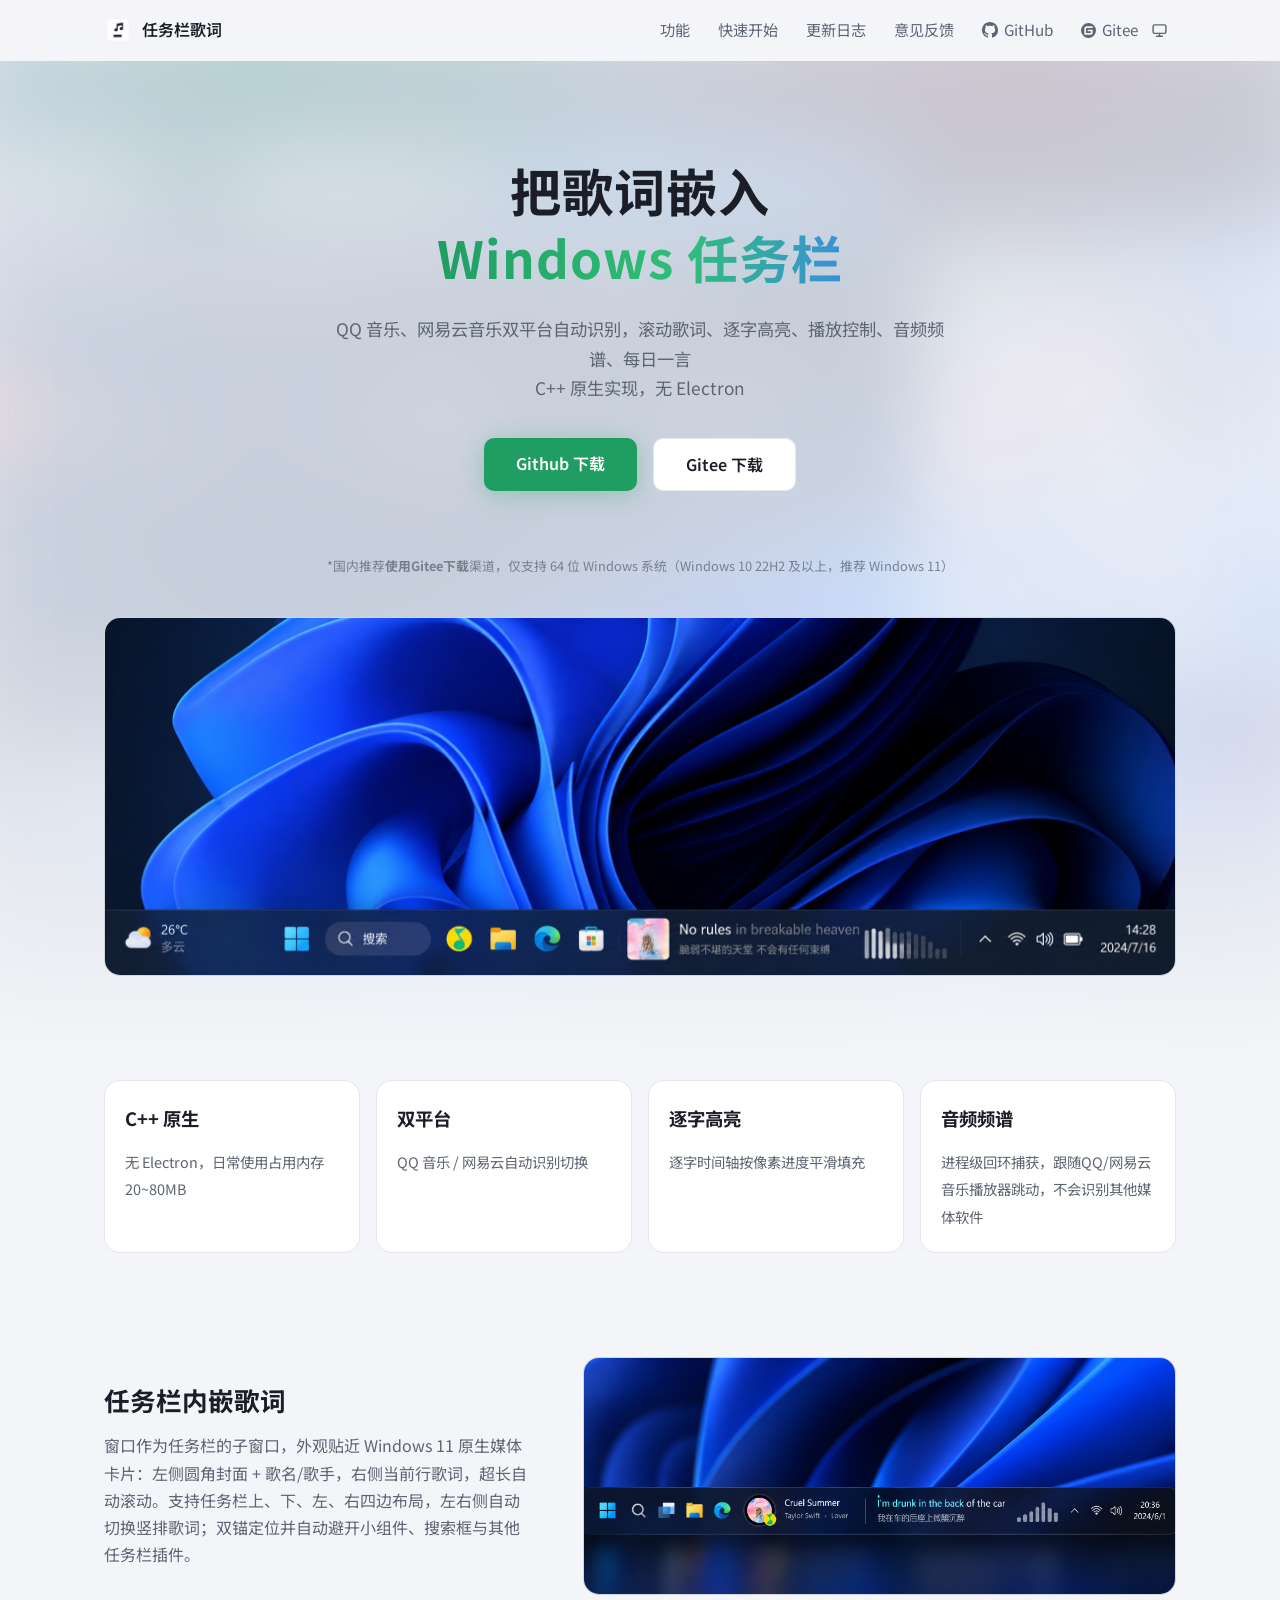
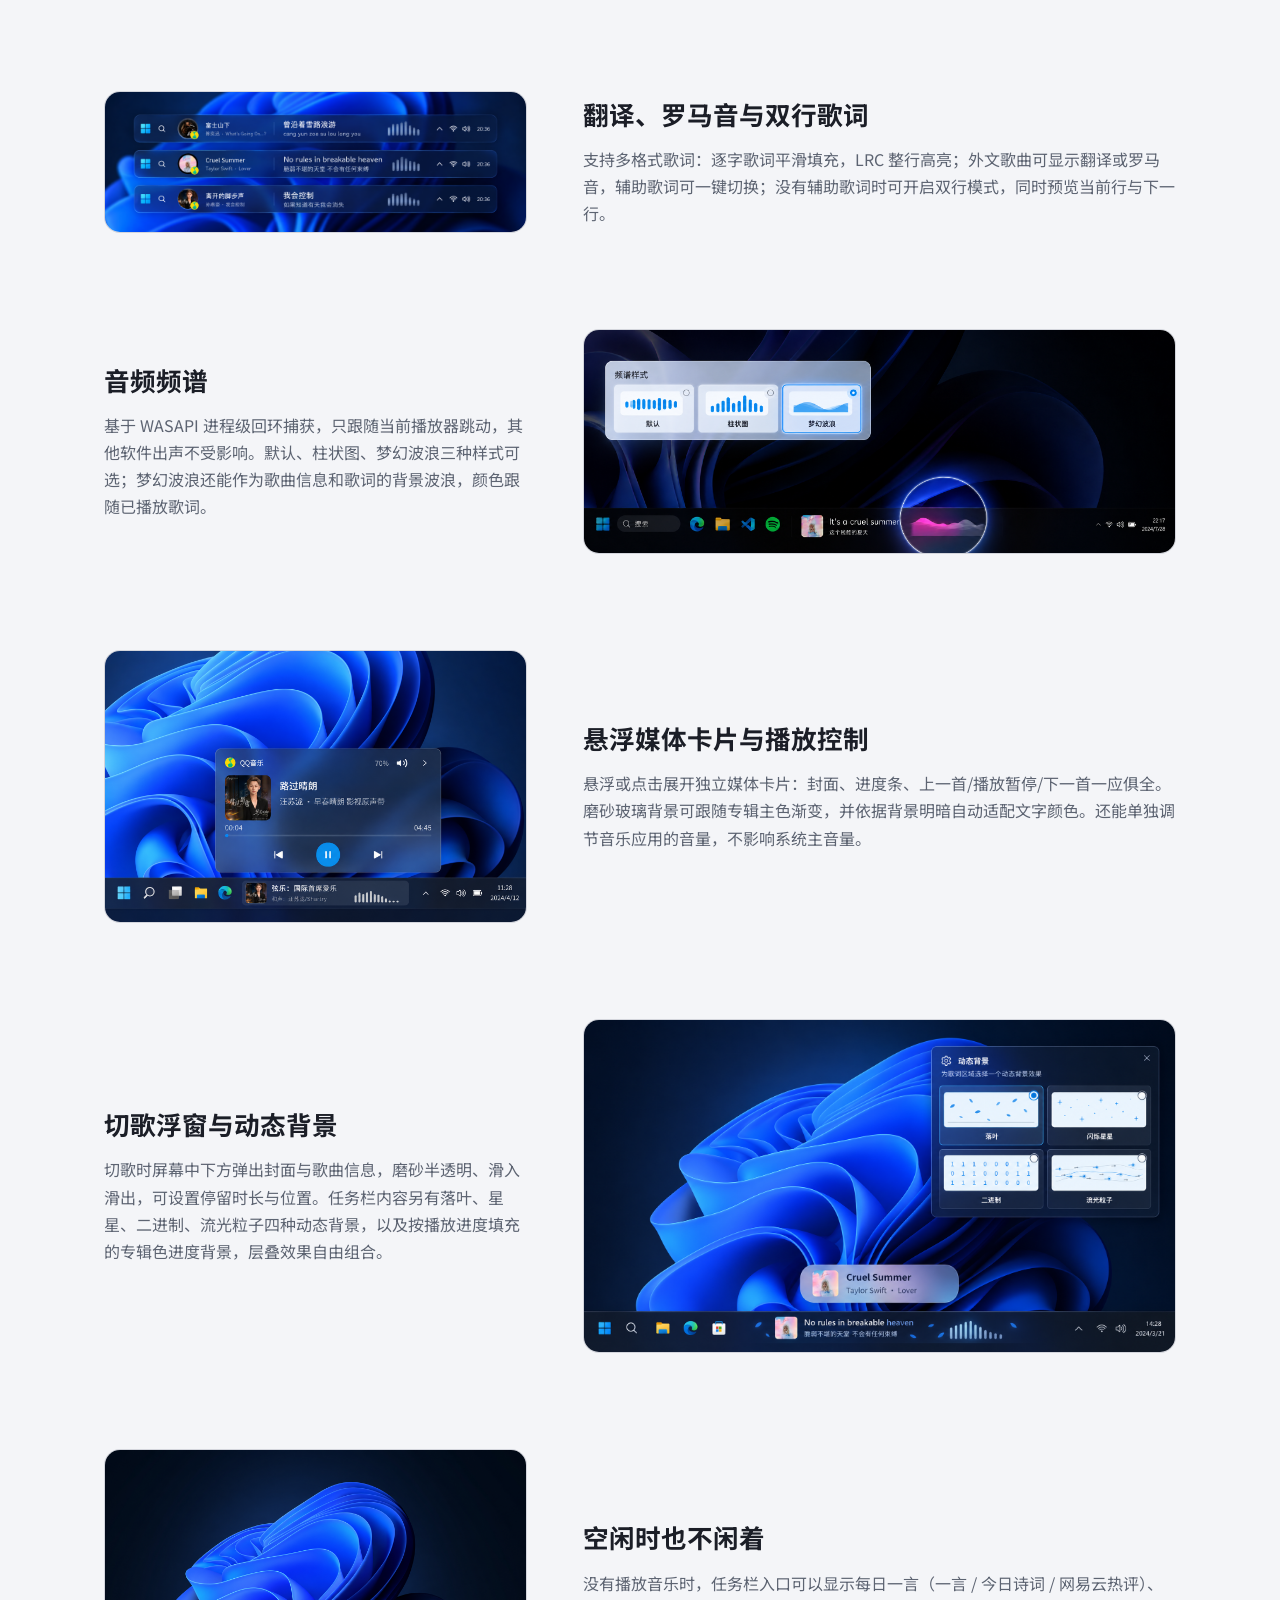
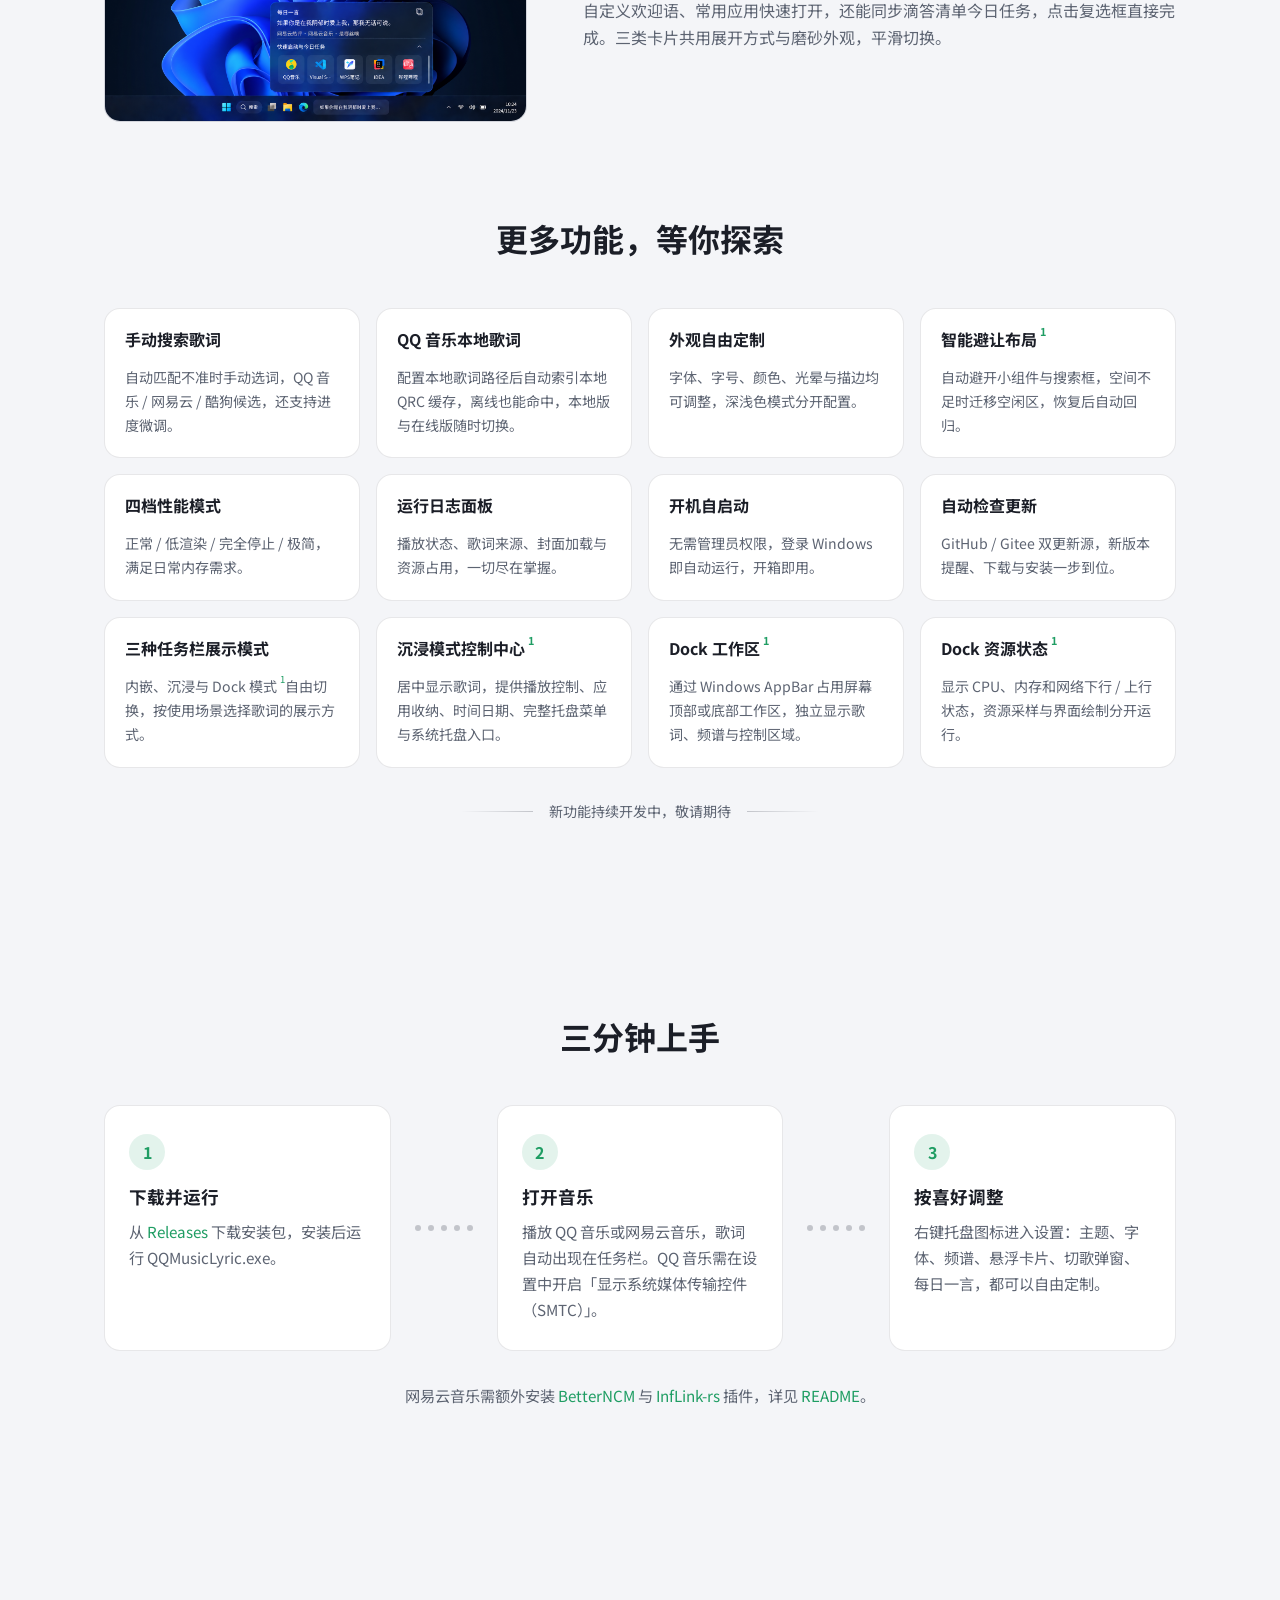
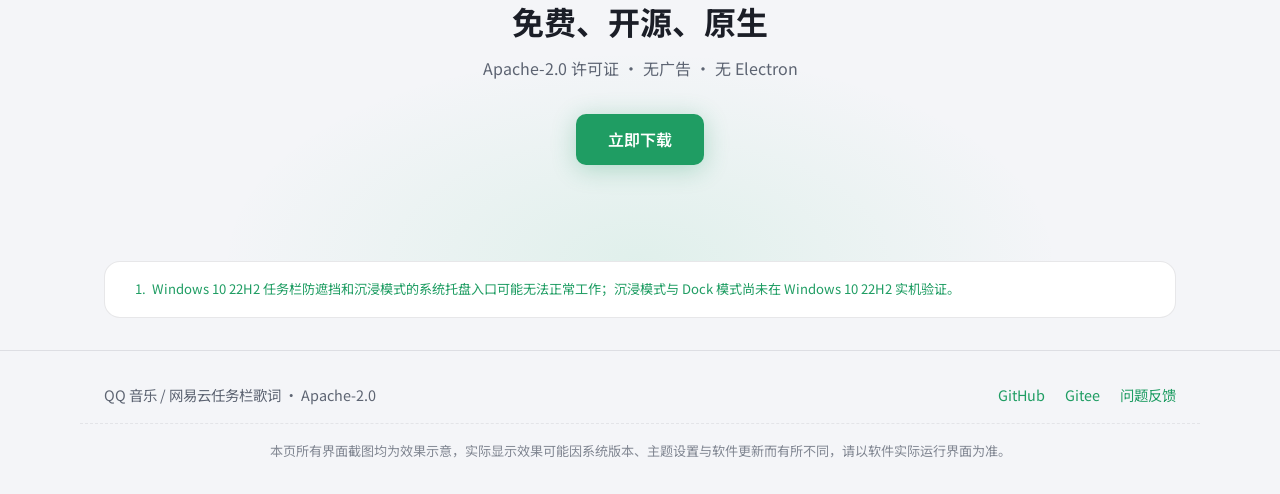
==== site/index.html @ 34cd97e0 "site: 更新功能卡片以及提示信息" ====
<!DOCTYPE html>
<html lang="zh-CN">
<head>
  <meta charset="UTF-8">
  <meta name="viewport" content="width=device-width, initial-scale=1.0">
  <title>QQ 音乐 / 网易云任务栏歌词 — 把歌词嵌入 Windows 任务栏</title>
  <meta name="description" content="把 QQ 音乐和网易云音乐的歌词嵌入 Windows 10/11 任务栏：滚动歌词、逐字高亮、播放控制、音频频谱、每日一言。C++ 原生实现，无 Electron。">
  <meta property="og:title" content="QQ 音乐 / 网易云任务栏歌词">
  <meta property="og:description" content="把歌词嵌入 Windows 任务栏——滚动歌词、逐字高亮、播放控制、音频频谱。C++ 原生实现，无 Electron。">
  <meta property="og:type" content="website">
  <meta property="og:image" content="assets/img/social-preview.png">
  <link rel="icon" type="image/png" href="assets/img/logo.png">
  <link rel="preconnect" href="https://fonts.googleapis.com">
  <link rel="preconnect" href="https://fonts.gstatic.com" crossorigin>
  <link rel="stylesheet" href="https://fonts.googleapis.com/css2?family=Noto+Sans+SC:wght@400;500;700&display=swap">
  <link rel="stylesheet" href="assets/css/style.css">
  <script>
    // 首帧前确定主题，避免闪屏。themeMode: system | light | dark
    (function () {
      var saved = localStorage.getItem('theme');
      var mode = (saved === 'light' || saved === 'dark') ? saved : 'system';
      var resolved = mode === 'system'
        ? (matchMedia('(prefers-color-scheme: light)').matches ? 'light' : 'dark')
        : mode;
      document.documentElement.dataset.themeMode = mode;
      document.documentElement.dataset.theme = resolved;
    })();
  </script>
</head>
<body>

  <header class="site-header" id="siteHeader">
    <div class="container header-inner">
      <a class="brand" href="#top">
        <img src="assets/img/logo.png" alt="logo" width="28" height="28">
        <span>任务栏歌词</span>
      </a>
      <nav class="nav">
        <a href="#features">功能</a>
        <a href="#quickstart">快速开始</a>
        <a href="releases.html">更新日志</a>
        <a href="feedback.html">意见反馈</a>
        <a class="nav-github" href="https://github.com/H0308/qq-music-lyrics-displayer" target="_blank" rel="noopener"><svg viewBox="0 0 16 16" fill="currentColor" aria-hidden="true"><path d="M8 0C3.58 0 0 3.58 0 8c0 3.54 2.29 6.53 5.47 7.59.4.07.55-.17.55-.38 0-.19-.01-.82-.01-1.49-2.01.37-2.53-.49-2.69-.94-.09-.23-.48-.94-.82-1.13-.28-.15-.68-.52-.01-.53.63-.01 1.08.58 1.23.82.72 1.21 1.87.87 2.33.66.07-.52.28-.87.51-1.07-1.78-.2-3.64-.89-3.64-3.95 0-.87.31-1.59.82-2.15-.08-.2-.36-1.02.08-2.12 0 0 .67-.21 2.2.82.64-.18 1.32-.27 2-.27.68 0 1.36.09 2 .27 1.53-1.04 2.2-.82 2.2-.82.44 1.1.16 1.92.08 2.12.51.56.82 1.27.82 2.15 0 3.07-1.87 3.75-3.65 3.95.29.25.54.73.54 1.48 0 1.07-.01 1.93-.01 2.2 0 .21.15.46.55.38A8.013 8.013 0 0016 8c0-4.42-3.58-8-8-8z"/></svg><span>GitHub</span></a>
        <a class="nav-gitee" href="https://gitee.com/EPSDA/qq-music-lyrics-displayer" target="_blank" rel="noopener"><svg viewBox="0 0 24 24" fill="currentColor" aria-hidden="true"><path d="M11.984 0A12 12 0 0 0 0 12a12 12 0 0 0 12 12 12 12 0 0 0 12-12A12 12 0 0 0 12 0a12 12 0 0 0-.016 0zm6.09 5.333c.328 0 .593.266.592.593v1.482a.594.594 0 0 1-.593.592H9.777c-.982 0-1.778.796-1.778 1.778v5.63c0 .327.266.592.593.592h5.63c.982 0 1.778-.796 1.778-1.778v-.296a.593.593 0 0 0-.592-.593h-4.15a.592.592 0 0 1-.592-.592v-1.482a.593.593 0 0 1 .593-.592h6.815c.327 0 .593.265.593.592v3.408a4 4 0 0 1-4 4H5.926a.593.593 0 0 1-.593-.593V9.778a4.444 4.444 0 0 1 4.445-4.444h8.296Z"/></svg><span>Gitee</span></a>

      </nav>
<button class="theme-toggle" id="themeToggle" type="button" aria-label="切换主题模式" title="切换主题模式">
        <svg class="icon-moon" viewBox="0 0 24 24" fill="none" stroke="currentColor" stroke-width="2" stroke-linecap="round" stroke-linejoin="round" aria-hidden="true">
          <path d="M21 12.8A9 9 0 1 1 11.2 3a7 7 0 0 0 9.8 9.8z"/>
        </svg>
        <svg class="icon-sun" viewBox="0 0 24 24" fill="none" stroke="currentColor" stroke-width="2" stroke-linecap="round" stroke-linejoin="round" aria-hidden="true">
          <circle cx="12" cy="12" r="4"/>
          <path d="M12 2v2M12 20v2M4.9 4.9l1.4 1.4M17.7 17.7l1.4 1.4M2 12h2M20 12h2M4.9 19.1l1.4-1.4M17.7 6.3l1.4-1.4"/>
        </svg>
        <svg class="icon-system" viewBox="0 0 24 24" fill="none" stroke="currentColor" stroke-width="2" stroke-linecap="round" stroke-linejoin="round" aria-hidden="true">
          <rect x="3" y="4" width="18" height="12" rx="2"/>
          <path d="M8 20h8M12 16v4"/>
        </svg>
      </button>
      <button class="nav-burger" id="navBurger" type="button" aria-label="打开导航菜单" aria-expanded="false">
        <svg viewBox="0 0 24 24" fill="none" stroke="currentColor" stroke-width="2" stroke-linecap="round" aria-hidden="true">
          <path d="M4 7h16M4 12h16M4 17h16"/>
        </svg>
      </button>
    </div>
  </header>

  <main id="top">

    <!-- Hero -->
    <section class="hero" id="hero">
      <div class="container">
        <h1>把歌词嵌入<br><span class="accent">Windows 任务栏</span></h1>
        <p class="hero-sub">
          QQ 音乐、网易云音乐双平台自动识别，滚动歌词、逐字高亮、播放控制、音频频谱、每日一言<br>
          C++ 原生实现，无 Electron
        </p>
        <div class="hero-actions">
          <a class="btn btn-primary" href="https://github.com/H0308/qq-music-lyrics-displayer/releases/latest" target="_blank" rel="noopener">Github 下载</a>
          <a class="btn btn-ghost" href="https://gitee.com/EPSDA/qq-music-lyrics-displayer/releases" target="_blank" rel="noopener">Gitee 下载</a>
        </div>
        <p class="hero-version" id="heroVersion" hidden>当前最新版本 <span id="latestVersion"></span></p>
        <p class="hero-note">*国内推荐<strong>使用Gitee下载</strong>渠道，仅支持 64 位 Windows 系统（Windows 10 22H2 及以上，推荐 Windows 11）</p>

        <figure class="shot shot-hero reveal" data-shot="hero-taskbar.png">
          <img src="assets/img/hero-taskbar.png" alt="任务栏歌词效果：Windows 11 任务栏上显示专辑封面、歌名与滚动歌词" width="2172" height="724">
        </figure>
      </div>
    </section>

    <!-- 亮点条 -->
    <section class="highlights">
      <div class="container highlights-grid">
        <div class="hl reveal"><strong>C++ 原生</strong><span>无 Electron，日常使用占用内存20~80MB</span></div>
        <div class="hl reveal"><strong>双平台</strong><span>QQ 音乐 / 网易云自动识别切换</span></div>
        <div class="hl reveal"><strong>逐字高亮</strong><span>逐字时间轴按像素进度平滑填充</span></div>
        <div class="hl reveal"><strong>音频频谱</strong><span>进程级回环捕获，跟随QQ/网易云音乐播放器跳动，不会识别其他媒体软件</span></div>
      </div>
    </section>

    <!-- 功能详情 -->
    <section class="features" id="features">
      <div class="container">

        <div class="feature-row reveal">
          <div class="feature-text">
            <h2>任务栏内嵌歌词</h2>
            <p>窗口作为任务栏的子窗口，外观贴近 Windows 11 原生媒体卡片：左侧圆角封面 + 歌名/歌手，右侧当前行歌词，超长自动滚动。支持任务栏上、下、左、右四边布局，左右侧自动切换竖排歌词；双锚定位并自动避开小组件、搜索框与其他任务栏插件。</p>
          </div>
          <figure class="shot" data-shot="feature-lyrics.png">
            <img src="assets/img/feature-lyrics.png" alt="任务栏内嵌歌词：封面、歌曲信息与滚动歌词显示在 Windows 11 任务栏上" width="2172" height="724">
          </figure>
        </div>

        <div class="feature-row reverse reveal">
          <div class="feature-text">
            <h2>翻译、罗马音与双行歌词</h2>
            <p>支持多格式歌词：逐字歌词平滑填充，LRC 整行高亮；外文歌曲可显示翻译或罗马音，辅助歌词可一键切换；没有辅助歌词时可开启双行模式，同时预览当前行与下一行。</p>
          </div>
          <figure class="shot" data-shot="feature-bilingual.png">
            <img src="assets/img/feature-bilingual.png" alt="辅助歌词：罗马音、翻译与双行歌词效果" width="2172" height="724">
          </figure>
        </div>

        <div class="feature-row reveal">
          <div class="feature-text">
            <h2>音频频谱</h2>
            <p>基于 WASAPI 进程级回环捕获，只跟随当前播放器跳动，其他软件出声不受影响。默认、柱状图、梦幻波浪三种样式可选；梦幻波浪还能作为歌曲信息和歌词的背景波浪，颜色跟随已播放歌词。</p>
          </div>
          <figure class="shot" data-shot="feature-spectrum.png">
            <img src="assets/img/feature-spectrum.png" alt="音频频谱：默认、柱状图、梦幻波浪三种样式，梦幻波浪作为歌词背景" width="2043" height="770">
          </figure>
        </div>

        <div class="feature-row reverse reveal">
          <div class="feature-text">
            <h2>悬浮媒体卡片与播放控制</h2>
            <p>悬浮或点击展开独立媒体卡片：封面、进度条、上一首/播放暂停/下一首一应俱全。磨砂玻璃背景可跟随专辑主色渐变，并依据背景明暗自动适配文字颜色。还能单独调节音乐应用的音量，不影响系统主音量。</p>
          </div>
          <figure class="shot" data-shot="feature-media-card.png">
            <img src="assets/img/feature-media-card.png" alt="悬浮媒体卡片：磨砂玻璃背景、封面、进度条与播放控制" width="1564" height="1006">
          </figure>
        </div>

        <div class="feature-row reveal">
          <div class="feature-text">
            <h2>切歌浮窗与动态背景</h2>
            <p>切歌时屏幕中下方弹出封面与歌曲信息，磨砂半透明、滑入滑出，可设置停留时长与位置。任务栏内容另有落叶、星星、二进制、流光粒子四种动态背景，以及按播放进度填充的专辑色进度背景，层叠效果自由组合。</p>
          </div>
          <figure class="shot" data-shot="feature-toast.png">
            <img src="assets/img/feature-toast.png" alt="切歌浮窗：屏幕中下方弹出封面与歌曲信息" width="1672" height="941">
          </figure>
        </div>

        <div class="feature-row reverse reveal">
          <div class="feature-text">
            <h2>空闲时也不闲着</h2>
            <p>没有播放音乐时，任务栏入口可以显示每日一言（一言 / 今日诗词 / 网易云热评）、自定义欢迎语、常用应用快速打开，还能同步滴答清单今日任务，点击复选框直接完成。三类卡片共用展开方式与磨砂外观，平滑切换。</p>
          </div>
          <figure class="shot" data-shot="feature-idle.png">
            <img src="assets/img/feature-idle.png" alt="空闲入口：每日一言卡片与快速打开应用区域展开" width="1564" height="1006">
          </figure>
        </div>

      </div>
    </section>

    <!-- 更多功能 -->
    <section class="explore" id="explore">
      <div class="container">
        <h2 class="section-title reveal">更多功能，等你探索</h2>
        <div class="explore-grid">
          <div class="explore-item reveal">
            <h3>手动搜索歌词</h3>
            <p>自动匹配不准时手动选词，QQ 音乐 / 网易云 / 酷狗候选，还支持进度微调。</p>
          </div>
          <div class="explore-item reveal">
            <h3>QQ 音乐本地歌词</h3>
            <p>配置本地歌词路径后自动索引本地 QRC 缓存，离线也能命中，本地版与在线版随时切换。</p>
          </div>
          <div class="explore-item reveal">
            <h3>外观自由定制</h3>
            <p>字体、字号、颜色、光晕与描边均可调整，深浅色模式分开配置。</p>
          </div>
          <div class="explore-item reveal">
            <h3>智能避让布局<sup class="feature-footnote"><a href="#windows10-note" aria-label="查看 Windows 10 兼容性提示">1</a></sup></h3>
            <p>自动避开小组件与搜索框，空间不足时迁移空闲区，恢复后自动回归。</p>
          </div>
          <div class="explore-item reveal">
            <h3>四档性能模式</h3>
            <p>正常 / 低渲染 / 完全停止 / 极简，满足日常内存需求。</p>
          </div>
          <div class="explore-item reveal">
            <h3>运行日志面板</h3>
            <p>播放状态、歌词来源、封面加载与资源占用，一切尽在掌握。</p>
          </div>
          <div class="explore-item reveal">
            <h3>开机自启动</h3>
            <p>无需管理员权限，登录 Windows 即自动运行，开箱即用。</p>
          </div>
          <div class="explore-item reveal">
            <h3>自动检查更新</h3>
            <p>GitHub / Gitee 双更新源，新版本提醒、下载与安装一步到位。</p>
          </div>
          <div class="explore-item reveal">
            <h3>三种任务栏展示模式</h3>
            <p>内嵌、沉浸与 Dock 模式<sup class="feature-footnote"><a href="#windows10-note" aria-label="查看 Windows 10 兼容性提示">1</a></sup>自由切换，按使用场景选择歌词的展示方式。</p>
          </div>
          <div class="explore-item reveal">
            <h3>沉浸模式控制中心<sup class="feature-footnote"><a href="#windows10-note" aria-label="查看 Windows 10 兼容性提示">1</a></sup></h3>
            <p>居中显示歌词，提供播放控制、应用收纳、时间日期、完整托盘菜单与系统托盘入口。</p>
          </div>
          <div class="explore-item reveal">
            <h3>Dock 工作区<sup class="feature-footnote"><a href="#windows10-note" aria-label="查看 Windows 10 兼容性提示">1</a></sup></h3>
            <p>通过 Windows AppBar 占用屏幕顶部或底部工作区，独立显示歌词、频谱与控制区域。</p>
          </div>
          <div class="explore-item reveal">
            <h3>Dock 资源状态<sup class="feature-footnote"><a href="#windows10-note" aria-label="查看 Windows 10 兼容性提示">1</a></sup></h3>
            <p>显示 CPU、内存和网络下行 / 上行状态，资源采样与界面绘制分开运行。</p>
          </div>
        </div>
        <p class="explore-more reveal">新功能持续开发中，敬请期待</p>
      </div>
    </section>

    <!-- 快速开始 -->
    <section class="quickstart" id="quickstart">
      <div class="container">
        <h2 class="section-title reveal">三分钟上手</h2>
        <div class="steps">
          <div class="step reveal">
            <span class="step-num">1</span>
            <h3>下载并运行</h3>
            <p>从 <a href="https://github.com/H0308/qq-music-lyrics-displayer/releases/latest" target="_blank" rel="noopener">Releases</a> 下载安装包，安装后运行 QQMusicLyric.exe。</p>
          </div>
          <div class="step-connector" aria-hidden="true"><i></i><i></i><i></i><i></i><i></i></div>
          <div class="step reveal">
            <span class="step-num">2</span>
            <h3>打开音乐</h3>
            <p>播放 QQ 音乐或网易云音乐，歌词自动出现在任务栏。QQ 音乐需在设置中开启「显示系统媒体传输控件（SMTC）」。</p>
          </div>
          <div class="step-connector" aria-hidden="true"><i></i><i></i><i></i><i></i><i></i></div>
          <div class="step reveal">
            <span class="step-num">3</span>
            <h3>按喜好调整</h3>
            <p>右键托盘图标进入设置：主题、字体、频谱、悬浮卡片、切歌弹窗、每日一言，都可以自由定制。</p>
          </div>
        </div>
        <p class="quickstart-note reveal">网易云音乐需额外安装 <a href="https://github.com/std-microblock/BetterNCM-Installer/releases/latest" target="_blank" rel="noopener">BetterNCM</a> 与 <a href="https://github.com/apoint123/inflink-rs/releases/latest" target="_blank" rel="noopener">InfLink-rs</a> 插件，详见 <a href="https://github.com/H0308/qq-music-lyrics-displayer#网易云音乐适配" target="_blank" rel="noopener">README</a>。</p>
      </div>
    </section>

    <!-- 底部 CTA -->
    <section class="cta" id="download">
      <div class="container reveal">
        <h2>免费、开源、原生</h2>
        <p>Apache-2.0 许可证 · 无广告 · 无 Electron</p>
        <a class="btn btn-primary" href="https://github.com/H0308/qq-music-lyrics-displayer/releases/latest" target="_blank" rel="noopener">立即下载</a>
      </div>
    </section>

    <!-- 兼容性提示 -->
    <section class="site-notice" aria-label="兼容性提示">
      <div class="container">
        <div class="site-notice-inner" id="windows10-note">
          <ol class="site-notice-list">
            <li>Windows 10 22H2 任务栏防遮挡和沉浸模式的系统托盘入口可能无法正常工作；沉浸模式与 Dock 模式尚未在 Windows 10 22H2 实机验证。</li>
          </ol>
        </div>
      </div>
    </section>

  </main>

  <footer class="site-footer">
    <div class="container footer-inner">
      <p>QQ 音乐 / 网易云任务栏歌词 · Apache-2.0</p>
      <p class="footer-links">
        <a href="https://github.com/H0308/qq-music-lyrics-displayer" target="_blank" rel="noopener">GitHub</a>
        <a href="https://gitee.com/EPSDA/qq-music-lyrics-displayer" target="_blank" rel="noopener">Gitee</a>
        <a href="feedback.html">问题反馈</a>
      </p>
    </div>
    <div class="container footer-disclaimer">
      <p>本页所有界面截图均为效果示意，实际显示效果可能因系统版本、主题设置与软件更新而有所不同，请以软件实际运行界面为准。</p>
    </div>
  </footer>

  <button class="back-to-top" id="backToTop" type="button" aria-label="返回顶部" title="返回顶部">
    <svg class="progress-ring" viewBox="0 0 48 48" aria-hidden="true">
      <circle class="ring-track" cx="24" cy="24" r="21"/>
      <circle class="ring-progress" id="ringProgress" cx="24" cy="24" r="21"/>
    </svg>
    <svg class="arrow" viewBox="0 0 24 24" fill="none" stroke="currentColor" stroke-width="2.2" stroke-linecap="round" stroke-linejoin="round" aria-hidden="true">
      <path d="M12 19V5M5 12l7-7 7 7"/>
    </svg>
  </button>

  <script src="assets/js/main.js"></script>
</body>
</html>
---- site/assets/css/style.css ----
/* ===== 基础 ===== */
:root {
  --bg: #0b0d12;
  --bg-soft: #12151d;
  --bg-card: #161a24;
  --border: rgba(255, 255, 255, 0.08);
  --border-strong: rgba(255, 255, 255, 0.2);
  --text: #e8eaf0;
  --text-dim: #9aa1b2;
  --accent: #31c27c;          /* QQ 音乐绿 */
  --accent-2: #ec4141;        /* 网易云红 */
  --accent-soft: rgba(49, 194, 124, 0.15);
  --header-bg: rgba(11, 13, 18, 0.75);
  /* 浮岛/弹出面板底色：深色下需明显亮于页面背景，否则融进背景 */
  --dropdown-bg: rgba(30, 34, 46, 0.92);
  /* 弹出面板投影色（drop-shadow 无扩散半径，需要比 box-shadow 更浓） */
  --panel-shadow: rgba(0, 0, 0, 0.45);
  --btn-primary-text: #06281a;
  --btn-primary-shadow: rgba(49, 194, 124, 0.35);
  --accent-hover: #3dd48b;
  --accent-gradient: linear-gradient(100deg, #31c27c, #4de3a5 60%, #7cc7ff);
  --radius: 16px;
  --font: "Noto Sans SC", "Segoe UI", "Microsoft YaHei", "PingFang SC", system-ui, sans-serif;
  --font-mono: Consolas, "Noto Sans SC", "Microsoft YaHei", monospace;
}

[data-theme="light"] {
  --bg: #f4f5f8;
  --bg-soft: #e9ebf0;
  --bg-card: #ffffff;
  --border: rgba(20, 25, 40, 0.1);
  --border-strong: rgba(20, 25, 40, 0.22);
  --text: #1b1e27;
  --text-dim: #5d6472;
  --accent: #1f9d63;
  --accent-2: #d33a3a;
  --accent-soft: rgba(31, 157, 99, 0.12);
  --header-bg: rgba(244, 245, 248, 0.75);
  --dropdown-bg: rgba(244, 245, 248, 0.92);
  --panel-shadow: rgba(20, 25, 40, 0.3);
  --btn-primary-text: #ffffff;
  --btn-primary-shadow: rgba(31, 157, 99, 0.3);
  --accent-hover: #23b573;
  --accent-gradient: linear-gradient(100deg, #1f9d63, #2fbf78 60%, #3a8fd9);
}

* { margin: 0; padding: 0; box-sizing: border-box; }

/* 文字选中色：QQ 绿浅底 */
::selection {
  background: rgba(49, 194, 124, 0.32);
  color: inherit;
}

html { scroll-behavior: smooth; }

body {
  font-family: var(--font);
  background: var(--bg);
  color: var(--text);
  line-height: 1.7;
  -webkit-font-smoothing: antialiased;
  transition: background 0.3s ease, color 0.3s ease;
}

.container { max-width: 1120px; margin: 0 auto; padding: 0 24px; }

a { color: var(--accent); text-decoration: none; }
a:hover { text-decoration: underline; }

h1, h2, h3 { line-height: 1.3; font-weight: 700; }

.section-title {
  font-size: 2rem;
  text-align: center;
  margin-bottom: 48px;
}

/* ===== 头部导航 ===== */
.site-header {
  position: sticky;
  top: 0;
  z-index: 100;
  border-bottom: 1px solid transparent;
  transition: border-color 0.35s ease;
}
/* 背景层放在伪元素上：backdrop-filter 无法过渡，
   用 opacity 整体淡出才能让颜色和模糊一起平滑消失 */
.site-header::before {
  content: "";
  position: absolute;
  inset: 0;
  z-index: -1;
  background: var(--header-bg);
  backdrop-filter: blur(16px);
  -webkit-backdrop-filter: blur(16px);
  opacity: 1;
  transition: opacity 0.35s ease;
}
.header-inner { position: relative; }
.site-header.scrolled { border-bottom-color: var(--border); }

.header-inner {
  display: flex;
  align-items: center;
  justify-content: space-between;
  height: 60px;
}
.brand {
  display: flex;
  align-items: center;
  gap: 10px;
  color: var(--text);
  font-weight: 600;
}
.brand:hover { text-decoration: none; }
.nav { display: flex; align-items: center; gap: 28px; margin-left: auto; }
.nav a { color: var(--text-dim); font-size: 0.95rem; }
.nav a:hover { color: var(--text); text-decoration: none; }
.nav-github,
.nav-gitee {
  display: inline-flex;
  align-items: center;
  gap: 6px;
}
.nav-github svg { width: 16px; height: 16px; }
.nav-gitee svg { width: 15px; height: 15px; }

/* 汉堡菜单按钮（桌面隐藏） */
.nav-burger {
  display: none;
  align-items: center;
  justify-content: center;
  width: 34px;
  height: 34px;
  margin-left: 4px;
  border: 1px solid transparent;
  border-radius: 50%;
  background: transparent;
  box-shadow: 0 0 0 rgba(0, 0, 0, 0); /* 占位，浮岛阴影才能平滑过渡 */
  color: var(--text-dim);
  cursor: pointer;
  transition: color 0.2s, background 0.2s;
}
.nav-burger:hover { color: var(--text); background: var(--accent-soft); }
.nav-burger svg { width: 20px; height: 20px; }

/* 深浅色切换按钮 */
.theme-toggle {
  display: inline-flex;
  align-items: center;
  justify-content: center;
  width: 34px;
  height: 34px;
  margin-left: 4px;
  border: 1px solid transparent;
  border-radius: 50%;
  background: transparent;
  box-shadow: 0 0 0 rgba(0, 0, 0, 0); /* 占位，浮岛阴影才能平滑过渡 */
  color: var(--text-dim);
  cursor: pointer;
  transition: color 0.2s, background 0.2s;
}
.theme-toggle:hover { color: var(--text); background: var(--accent-soft); }
.theme-toggle svg { width: 17px; height: 17px; }
.theme-toggle .icon-sun,
.theme-toggle .icon-moon,
.theme-toggle .icon-system { display: none; }
[data-theme-mode="light"] .theme-toggle .icon-sun { display: block; }
[data-theme-mode="dark"] .theme-toggle .icon-moon { display: block; }
[data-theme-mode="system"] .theme-toggle .icon-system { display: block; }

/* ===== Hero ===== */
.hero {
  position: relative;
  overflow: hidden;
  padding: 96px 0 80px;
  text-align: center;
}
/* social-preview 高斯模糊氛围背景 */
.hero::before {
  content: "";
  position: absolute;
  inset: -48px; /* 外扩抵消模糊边缘 */
  background: url("../img/social-preview.png") center / cover no-repeat;
  filter: blur(42px) saturate(1.15);
  opacity: 0.35;
}
/* 主题色光晕 + 底部渐隐到页面背景 */
.hero::after {
  content: "";
  position: absolute;
  inset: 0;
  background:
    radial-gradient(600px 300px at 20% 0%, rgba(49, 194, 124, 0.12), transparent 70%),
    radial-gradient(600px 300px at 80% 0%, rgba(236, 65, 65, 0.08), transparent 70%),
    linear-gradient(to bottom, transparent 55%, var(--bg));
}
.hero .container { position: relative; z-index: 1; }
[data-theme="light"] .hero::before { opacity: 0.18; }
.hero h1 { font-size: 3.2rem; letter-spacing: 0.02em; }
.accent {
  background: var(--accent-gradient);
  -webkit-background-clip: text;
  background-clip: text;
  color: transparent;
}
/* 标题打字机：幽灵文本原位占位，打字层覆盖其上，过程布局不抖动；
   nowrap 防止文字+光标超出幽灵宽度时被挤换行（会导致缺字/错位） */
.tw-line { position: relative; display: inline-block; white-space: nowrap; }
.tw-ghost { visibility: hidden; }
.tw-typed { position: absolute; inset: 0; text-align: left; }
.tw-caret {
  display: inline-block;
  width: 0.07em;
  height: 0.95em;
  margin-left: 0.06em;
  vertical-align: -0.1em;
  background: var(--accent);
  animation: tw-caret-blink 0.9s step-end infinite;
}
/* 打完后光标眨三下再淡出退场 */
.tw-caret.done { animation: tw-caret-blink 0.9s step-end 3, tw-caret-out 0.3s ease 2.7s forwards; }
@keyframes tw-caret-blink { 50% { opacity: 0; } }
@keyframes tw-caret-out { to { opacity: 0; } }
.hero-sub {
  margin: 24px auto 36px;
  max-width: 640px;
  color: var(--text-dim);
  font-size: 1.08rem;
}
.hero-actions { display: flex; gap: 16px; justify-content: center; margin-bottom: 64px; }
/* 版本行显示时收窄与按钮的间距 */
.hero-actions:has(+ .hero-version:not([hidden])) { margin-bottom: 14px; }
.hero-version {
  margin: 0 0 10px;
  color: var(--text-dim);
  font-size: 0.88rem;
}
.hero-version[hidden] { display: none; }
.hero-version span {
  font-family: var(--font-mono);
  color: var(--accent);
}
.hero-note {
  margin: 0 0 40px;
  color: var(--text-dim);
  font-size: 0.8rem;
  opacity: 0.75;
}

.btn {
  display: inline-block;
  padding: 12px 32px;
  border-radius: 10px;
  font-size: 1rem;
  font-weight: 600;
  transition: transform 0.3s cubic-bezier(0.22, 1, 0.36, 1),
              box-shadow 0.3s ease,
              background 0.3s ease,
              border-color 0.3s ease;
}
.btn:hover { text-decoration: none; transform: translateY(-3px); }
.btn:active { transform: translateY(0) scale(0.97); transition-duration: 0.1s; }
.btn-primary {
  background: var(--accent);
  color: var(--btn-primary-text);
  box-shadow: 0 4px 24px var(--btn-primary-shadow);
}
.btn-primary:hover {
  background: var(--accent-hover);
  box-shadow: 0 10px 36px var(--btn-primary-shadow);
}
.btn-ghost {
  border: 1px solid var(--border);
  color: var(--text);
  background: var(--bg-card);
}
.btn-ghost:hover {
  border-color: var(--border-strong);
  box-shadow: 0 8px 24px rgba(0, 0, 0, 0.18);
}

/* ===== 截图占位 ===== */
.shot {
  position: relative;
  border-radius: var(--radius);
  overflow: hidden;
  border: 1px solid var(--border);
  background: var(--bg-soft);
  transition: transform 0.35s ease, box-shadow 0.35s ease, border-color 0.35s ease;
}
/* 悬停：上浮 + 辉光 + 边框提亮 */
.shot:hover {
  transform: translateY(-6px);
  border-color: var(--border-strong);
  box-shadow:
    0 16px 48px rgba(0, 0, 0, 0.3),
    0 0 32px var(--btn-primary-shadow);
}
/* 悬停时图片轻微推近 */
.shot img {
  display: block;
  width: 100%;
  height: auto;
  transition: transform 0.6s cubic-bezier(0.22, 1, 0.36, 1);
}
.shot:hover img { transform: scale(1.025); }
/* 悬停时一道光泽扫过 */
.shot::after {
  content: "";
  position: absolute;
  inset: 0;
  background: linear-gradient(115deg, transparent 30%, rgba(255, 255, 255, 0.14) 48%, transparent 62%);
  transform: translateX(-110%);
  pointer-events: none;
}
.shot:hover::after {
  transform: translateX(110%);
  transition: transform 0.9s ease;
}
@media (prefers-reduced-motion: reduce) {
  .shot, .shot img { transition: none; }
  .shot:hover { transform: none; }
  .shot:hover img { transform: none; }
  .shot::after { display: none; }
}

.shot-placeholder {
  display: flex;
  flex-direction: column;
  align-items: center;
  justify-content: center;
  gap: 8px;
  min-height: 260px;
  padding: 32px;
  border: 2px dashed var(--border-strong);
  border-radius: inherit;
  margin: 8px;
  text-align: center;
}
.shot-hero .shot-placeholder { min-height: 320px; }

.shot-tag {
  padding: 2px 12px;
  border-radius: 999px;
  background: var(--accent-soft);
  color: var(--accent);
  font-size: 0.8rem;
  font-weight: 600;
}
.shot-name { font-family: var(--font-mono); font-size: 0.95rem; }
.shot-size { color: var(--text-dim); font-size: 0.85rem; }

/* ===== 亮点条 ===== */
.highlights { padding: 24px 0 8px; }
.highlights-grid {
  display: grid;
  grid-template-columns: repeat(4, 1fr);
  gap: 16px;
}
.hl {
  position: relative;
  overflow: hidden;
  background: var(--bg-card);
  border: 1px solid var(--border);
  border-radius: var(--radius);
  padding: 22px 20px;
  transition: transform 0.3s ease, border-color 0.3s ease, box-shadow 0.3s ease;
}
.hl:hover {
  transform: translateY(-4px);
  border-color: var(--border-strong);
  box-shadow: 0 10px 32px rgba(0, 0, 0, 0.22);
}
/* 跟随鼠标的光斑（亮点卡片与更多功能卡片共用） */
.hl::before,
.explore-item::before {
  content: "";
  position: absolute;
  inset: 0;
  background: radial-gradient(220px circle at var(--mx, 50%) var(--my, 50%),
              var(--accent-soft), transparent 70%);
  opacity: 0;
  transition: opacity 0.35s ease;
  pointer-events: none;
}
.hl:hover::before,
.explore-item:hover::before { opacity: 1; }
.hl strong { display: block; font-size: 1.15rem; margin-bottom: 6px; }
/* 标题下划线悬停划入 */
.hl strong::after,
.explore-item h3::after {
  content: "";
  display: block;
  width: 28px;
  height: 2px;
  margin-top: 6px;
  border-radius: 2px;
  background: var(--accent);
  transform: scaleX(0);
  transform-origin: left;
  transition: transform 0.35s cubic-bezier(0.22, 1, 0.36, 1);
}
.hl:hover strong::after,
.explore-item:hover h3::after { transform: scaleX(1); }
.hl span { color: var(--text-dim); font-size: 0.9rem; }

@media (prefers-reduced-motion: reduce) {
  .hl, .hl::before, .hl strong::after,
  .explore-item, .explore-item::before, .explore-item h3::after { transition: none; }
  .hl:hover, .explore-item:hover { transform: none; }
}

/* ===== 功能详情 ===== */
.features { padding: 96px 0; }
.feature-row {
  display: grid;
  grid-template-columns: 5fr 7fr;
  gap: 56px;
  align-items: center;
  margin-bottom: 96px;
}
.feature-row:last-child { margin-bottom: 0; }
.feature-row.reverse .feature-text { order: 2; }
.feature-row.reverse .shot { order: 1; }
.feature-text h2 { font-size: 1.6rem; margin-bottom: 16px; }
.feature-text p { color: var(--text-dim); }

/* ===== 更多功能 ===== */
.explore { padding: 0 0 96px; }
.explore-grid {
  display: grid;
  grid-template-columns: repeat(4, 1fr);
  gap: 16px;
}
.explore-item {
  position: relative;
  overflow: hidden;
  background: var(--bg-card);
  border: 1px solid var(--border);
  border-radius: var(--radius);
  padding: 20px;
  transition: transform 0.3s ease, border-color 0.3s ease, box-shadow 0.3s ease;
}
.explore-item:hover {
  transform: translateY(-4px);
  border-color: var(--border-strong);
  box-shadow: 0 10px 32px rgba(0, 0, 0, 0.22);
}
.explore-item h3 { font-size: 1rem; margin-bottom: 8px; }
.explore-item p { color: var(--text-dim); font-size: 0.88rem; }
.feature-footnote {
  position: relative;
  top: -0.35em;
  margin-left: 3px;
  font-size: 0.68em;
  line-height: 0;
}
.feature-footnote a {
  color: var(--accent);
  text-decoration: none;
}
.feature-footnote a:hover { text-decoration: underline; }
/* 区块收尾注：声明功能列表未完，但不做成卡片/占位框 */
.explore-more {
  display: flex;
  align-items: center;
  justify-content: center;
  gap: 16px;
  margin: 32px 0 0;
  color: var(--text-dim);
  font-size: 0.88rem;
}
/* 两侧渐隐细线，取"未完待续"之意 */
.explore-more::before,
.explore-more::after {
  content: "";
  width: 72px;
  height: 1px;
  background: linear-gradient(to right, transparent, var(--border-strong));
}
.explore-more::after {
  background: linear-gradient(to left, transparent, var(--border-strong));
}

/* ===== 快速开始 ===== */
.quickstart { padding: 96px 0; }
.steps {
  display: grid;
  grid-template-columns: 1fr auto 1fr auto 1fr;
  gap: 24px;
  align-items: stretch;
}

/* 步骤之间的点阵箭头：圆点依次点亮，指示顺序 */
.step-connector {
  display: flex;
  align-items: center;
  justify-content: center;
  gap: 7px;
}
.step-connector i {
  width: 6px;
  height: 6px;
  border-radius: 50%;
  background: var(--border-strong);
  animation: dot-flow 2.2s ease-in-out infinite;
}
.step-connector i:nth-child(2) { animation-delay: 0.15s; }
.step-connector i:nth-child(3) { animation-delay: 0.3s; }
.step-connector i:nth-child(4) { animation-delay: 0.45s; }
.step-connector i:nth-child(5) { animation-delay: 0.6s; }
/* 第二个连接器整体慢半拍，让流动感跨卡片延续（steps 内第 4 个 div） */
.step-connector:nth-of-type(4) i { animation-delay: 0.35s; }
.step-connector:nth-of-type(4) i:nth-child(2) { animation-delay: 0.5s; }
.step-connector:nth-of-type(4) i:nth-child(3) { animation-delay: 0.65s; }
.step-connector:nth-of-type(4) i:nth-child(4) { animation-delay: 0.8s; }
.step-connector:nth-of-type(4) i:nth-child(5) { animation-delay: 0.95s; }

@keyframes dot-flow {
  0%, 100% { background: var(--border-strong); transform: scale(1); opacity: 0.6; }
  20% { background: var(--accent); transform: scale(1.5); opacity: 1; }
  40% { background: var(--border-strong); transform: scale(1); opacity: 0.6; }
}
.step {
  position: relative;
  overflow: hidden;
  background: var(--bg-card);
  border: 1px solid var(--border);
  border-radius: var(--radius);
  padding: 28px 24px;
  transition: transform 0.35s cubic-bezier(0.22, 1, 0.36, 1),
              border-color 0.3s ease,
              box-shadow 0.35s ease;
}
/* 顶部渐变线条：悬停时从左划入 */
.step::before {
  content: "";
  position: absolute;
  top: 0;
  left: 0;
  right: 0;
  height: 3px;
  background: linear-gradient(90deg, var(--accent), #4de3a5 70%, transparent);
  transform: scaleX(0);
  transform-origin: left;
  transition: transform 0.45s cubic-bezier(0.22, 1, 0.36, 1);
}
.step:hover {
  transform: translateY(-4px);
  border-color: var(--border-strong);
  box-shadow: 0 12px 32px rgba(0, 0, 0, 0.22);
}
.step:hover::before { transform: scaleX(1); }
.step-num {
  display: inline-flex;
  align-items: center;
  justify-content: center;
  width: 36px;
  height: 36px;
  border-radius: 50%;
  background: var(--accent-soft);
  color: var(--accent);
  font-weight: 700;
  margin-bottom: 16px;
  transition: background 0.3s ease, color 0.3s ease,
              transform 0.4s cubic-bezier(0.34, 1.56, 0.64, 1);
}
/* 悬停时数字徽章填充翻转 + 俏皮回弹 */
.step:hover .step-num {
  background: var(--accent);
  color: var(--btn-primary-text);
  transform: rotate(-10deg) scale(1.12);
}
.step h3 { font-size: 1.1rem; margin-bottom: 10px; }
.step p { color: var(--text-dim); font-size: 0.95rem; }

@media (prefers-reduced-motion: reduce) {
  .step, .step::before, .step-num { transition: none; }
  .step:hover, .step:hover .step-num { transform: none; }
  .step-connector i { animation: none; }
}
.quickstart-note {
  margin-top: 32px;
  text-align: center;
  color: var(--text-dim);
  font-size: 0.95rem;
}

/* ===== CTA ===== */
.cta {
  padding: 96px 0;
  text-align: center;
  background:
    radial-gradient(600px 300px at 50% 100%, rgba(49, 194, 124, 0.1), transparent 70%);
}
.cta h2 { font-size: 2rem; margin-bottom: 12px; }
.cta p { color: var(--text-dim); margin-bottom: 32px; }

/* ===== 兼容性提示 ===== */
.site-notice { padding: 0 0 32px; }
.site-notice-inner {
  margin: 0;
  padding: 16px 24px;
  border: 1px solid var(--border);
  border-radius: var(--radius);
  background: var(--bg-card);
  color: var(--accent);
  text-align: left;
  font-size: 0.82rem;
  line-height: 1.7;
}
.site-notice-list {
  margin: 0;
  padding-left: 1.5em;
}
.site-notice-list li { padding-left: 0.25em; }
#windows10-note { scroll-margin-top: 96px; }

/* ===== 页脚 ===== */
.site-footer {
  border-top: 1px solid var(--border);
  padding: 32px 0;
}
.footer-inner {
  display: flex;
  align-items: center;
  justify-content: space-between;
  color: var(--text-dim);
  font-size: 0.9rem;
}
.footer-links { display: flex; gap: 20px; }

.footer-disclaimer {
  margin-top: 16px;
  padding-top: 16px;
  border-top: 1px dashed var(--border);
  text-align: center;
  color: var(--text-dim);
  font-size: 0.82rem;
  opacity: 0.75;
}
.footer-disclaimer p { margin: 0; }

/* ===== 更新日志时间线 ===== */
.releases-hero {
  padding: 72px 0 8px;
  text-align: center;
}
.releases-hero h1 { font-size: 2.4rem; margin-bottom: 12px; }
.releases-hero p { color: var(--text-dim); }

.container-narrow { max-width: 1360px; }
.releases-body { padding: 48px 0 96px; }
.releases-status {
  text-align: center;
  color: var(--text-dim);
  padding: 48px 0;
}

/* 版本目录 + 时间线两栏 */
.releases-layout {
  display: grid;
  grid-template-columns: max-content 1fr;
  gap: 32px;
  align-items: start;
}
.releases-toc {
  position: sticky;
  top: 100px;
  display: flex;
  flex-direction: column;
  gap: 4px;
  max-height: calc(100vh - 140px);
  overflow-y: auto;
  padding-right: 16px; /* 让滚动条与版本号文字拉开距离 */
  /* Firefox */
  scrollbar-width: thin;
  scrollbar-color: var(--border-strong) transparent;
}
/* WebKit / Chromium：细滚动条，无轨道底色 */
.releases-toc::-webkit-scrollbar { width: 6px; }
.releases-toc::-webkit-scrollbar-track { background: transparent; }
.releases-toc::-webkit-scrollbar-thumb {
  background: var(--border-strong);
  border-radius: 3px;
}
.releases-toc::-webkit-scrollbar-thumb:hover { background: var(--accent); }
.releases-toc::-webkit-scrollbar-button { display: none; }
.releases-toc a {
  padding: 6px 14px;
  border-left: 2px solid var(--border);
  color: var(--text-dim);
  font-family: var(--font-mono);
  font-size: 0.9rem;
  transition: color 0.2s, border-color 0.2s;
}
.releases-toc a:hover { color: var(--text); text-decoration: none; }
.releases-toc a.active {
  border-left-color: var(--accent);
  color: var(--accent);
  font-weight: 600;
}
.releases-toc a.toc-loading { opacity: 0.5; pointer-events: none; }

/* 目录翻页器 */
.toc-pager {
  display: flex;
  align-items: center;
  gap: 8px;
  margin-top: 12px;
  padding-top: 12px;
  border-top: 1px solid var(--border);
  font-size: 0.8rem;
  color: var(--text-dim);
}
.toc-pager button {
  border: 1px solid var(--border);
  border-radius: 6px;
  background: transparent;
  color: var(--text-dim);
  font-size: 0.8rem;
  font-family: var(--font);
  padding: 3px 8px;
  cursor: pointer;
  transition: color 0.2s, border-color 0.2s;
}
.toc-pager button:hover:not(:disabled) { color: var(--accent); border-color: var(--accent); }
.toc-pager button:disabled { opacity: 0.4; cursor: default; }
.toc-error { color: var(--text-dim); font-size: 0.85rem; padding: 6px 14px; }

.timeline {
  position: relative;
  padding-left: 36px;
}
/* 左侧竖线（translateX(-50%) 使线中心精确落在圆点中心 8px 处） */
.timeline::before {
  content: "";
  position: absolute;
  left: 8px;
  transform: translateX(-50%);
  top: 10px;
  bottom: 10px;
  width: 2px;
  background: linear-gradient(var(--accent), var(--border) 30%, var(--border));
  border-radius: 2px;
}

.release-item {
  position: relative;
  scroll-margin-top: 84px;
  background: var(--bg-card);
  border: 1px solid var(--border);
  border-radius: var(--radius);
  padding: 24px 28px;
  margin-bottom: 32px;
  transition: transform 0.35s cubic-bezier(0.22, 1, 0.36, 1),
              border-color 0.35s ease,
              box-shadow 0.35s ease;
}
.release-item:hover {
  transform: translateY(-4px);
  border-color: var(--border-strong);
  box-shadow:
    0 14px 40px rgba(0, 0, 0, 0.28),
    0 0 28px var(--btn-primary-shadow);
}
/* 时间线节点圆点：中心对齐竖线（距 timeline 左缘 8px）。
   卡片 padding-box 左缘 = 36(padding) + 1(border) = 37px，故圆点中心需位于 -29px */
.release-item::before {
  content: "";
  position: absolute;
  left: -29px;
  transform: translateX(-50%);
  top: 30px;
  width: 10px;
  height: 10px;
  border-radius: 50%;
  background: var(--bg);
  border: 2px solid var(--text-dim);
  transition: border-color 0.3s, box-shadow 0.3s;
}
.release-item:first-child::before {
  border-color: var(--accent);
  box-shadow: 0 0 10px var(--btn-primary-shadow);
}

.release-head {
  display: flex;
  align-items: center;
  gap: 12px;
  flex-wrap: wrap;
}
.release-head h2 { font-size: 1.25rem; font-family: var(--font-mono); }
.rel-badge {
  padding: 2px 10px;
  border-radius: 999px;
  font-size: 0.75rem;
  font-weight: 600;
}
.rel-badge-latest { background: var(--accent-soft); color: var(--accent); }
.rel-badge-pre { background: rgba(236, 65, 65, 0.12); color: var(--accent-2); }

.release-date {
  color: var(--text-dim);
  font-size: 0.85rem;
  margin: 4px 0 14px;
}
.release-body { color: var(--text-dim); font-size: 0.95rem; }
.release-body h4 { color: var(--text); margin: 14px 0 6px; font-size: 1rem; }
.release-body ul { padding-left: 20px; margin: 6px 0; }
.release-body li { margin: 4px 0; }
.release-body p { margin: 8px 0; }
.release-body blockquote {
  margin: 10px 0;
  padding: 4px 14px;
  border-left: 3px solid var(--accent);
  background: var(--accent-soft);
  border-radius: 0 6px 6px 0;
  color: var(--text-dim);
}
.release-body code {
  background: var(--bg-soft);
  border: 1px solid var(--border);
  border-radius: 4px;
  padding: 1px 6px;
  font-size: 0.85em;
}
.rel-empty { font-style: italic; opacity: 0.7; }

.release-link {
  display: inline-block;
  margin-top: 14px;
  font-size: 0.9rem;
  font-weight: 600;
}

/* 卡片带 reveal 入场类时，.reveal 的 transition 会覆盖卡片自身的过渡，
   这里合并两者：入场用 opacity/transform，悬停的边框与阴影过渡保持生效 */
.release-item.reveal {
  transition: opacity 0.6s ease,
              transform 0.35s cubic-bezier(0.22, 1, 0.36, 1),
              border-color 0.35s ease,
              box-shadow 0.35s ease;
}

/* 移动端版本目录抽屉的触发按钮（桌面隐藏） */
.toc-fab {
  display: none;
  position: fixed;
  left: 20px;
  bottom: 24px;
  z-index: 250;
  align-items: center;
  gap: 6px;
  padding: 10px 18px;
  border: 1px solid var(--border);
  border-radius: 999px;
  background: var(--bg-card);
  color: var(--text);
  font-size: 0.9rem;
  font-family: var(--font);
  box-shadow: 0 4px 16px rgba(0, 0, 0, 0.18);
  cursor: pointer;
}
.toc-fab svg { width: 16px; height: 16px; }

.toc-backdrop {
  position: fixed;
  inset: 0;
  z-index: 290;
  background: rgba(0, 0, 0, 0.35);
  opacity: 0;
  pointer-events: none;
  transition: opacity 0.3s ease;
}
.toc-backdrop.open { opacity: 1; pointer-events: auto; }

@media (max-width: 860px) {
  .releases-layout { grid-template-columns: 1fr; }
  /* 移动端：版本目录从「版本目录」按钮位置流体展开为浮窗 */
  .releases-toc {
    position: fixed;
    left: 20px;
    bottom: 24px;
    top: auto;
    z-index: 300;
    width: 200px;
    max-height: 60vh;
    padding: 8px 16px 8px 0;
    background: var(--dropdown-bg);
    backdrop-filter: blur(16px);
    -webkit-backdrop-filter: blur(16px);
    border: 1px solid var(--border-strong);
    /* clip-path 会裁掉 box-shadow，drop-shadow 滤镜作用在裁剪后的形状上 */
    filter: drop-shadow(0 8px 20px var(--panel-shadow));
    overflow-y: auto;
    overflow-x: hidden;
    /* 闭合时裁切为左下角的药丸（inset round 的圆角随裁切连续插值，四角无卡顿） */
    border-radius: 20px;
    transform: scale(0.55) translate(-10px, 8px);
    transform-origin: 24px calc(100% - 21px);
    clip-path: inset(calc(100% - 42px) calc(100% - 132px) 0 0 round 21px);
    opacity: 0;
    pointer-events: none;
    transition:
      clip-path 0.45s cubic-bezier(0.22, 1, 0.36, 1),
      transform 0.45s cubic-bezier(0.34, 1.35, 0.64, 1),
      opacity 0.2s ease;
  }
  .releases-toc.open {
    transform: scale(1) translate(0, 0);
    /* 负 inset：clip-path 在 filter 之后应用，裁切框外扩 36px 给投影留空间 */
    clip-path: inset(-36px -36px -36px -36px round 20px);
    opacity: 1;
    pointer-events: auto;
  }
  .releases-toc a {
    border-left: 2px solid var(--border);
    border-bottom: none;
    padding: 8px 16px;
    white-space: nowrap;
  }
  .releases-toc a.active {
    border-left-color: var(--accent);
    border-bottom-color: transparent;
  }
  .toc-fab { display: inline-flex; transition: opacity 0.18s ease, box-shadow 0.2s ease; }
  /* 浮窗展开时按钮立即淡出（面板初始形态即按钮形状，视觉连续） */
  .toc-fab.fab-hidden { opacity: 0; pointer-events: none; }
  .timeline { padding-left: 28px; }
  .release-item { padding: 20px; }
  /* 卡片 padding-box 左缘 = 28 + 1 = 29px，圆点中心对齐 8px → -21px */
  .release-item::before { left: -21px; }
}

/* 加载更多（横跨目录与时间线两栏，居中显示） */
.load-more {
  grid-column: 1 / -1;
  margin-top: 40px;
  text-align: center;
}
.load-more-end {
  color: var(--text-dim);
  font-size: 0.9rem;
  opacity: 0.8;
}

/* ===== 意见反馈页（Utterances） ===== */
.feedback-page {
  padding: 72px 0 96px;
  background:
    radial-gradient(700px 320px at 50% 0%, rgba(49, 194, 124, 0.08), transparent 70%);
}
.feedback-title {
  text-align: center;
  font-size: 2.4rem;
  margin-bottom: 12px;
}
.feedback-sub {
  text-align: center;
  color: var(--text-dim);
  margin: 0 auto 10px;
  max-width: 560px;
}
.feedback-alt {
  text-align: center;
  color: var(--text-dim);
  font-size: 0.9rem;
  margin-bottom: 36px;
}
/* 评论框容器：默认无卡片样式，加载成功后才出现白框 */
.feedback-box { text-align: center; }
.feedback-box.loaded {
  background: var(--bg-card);
  border: 1px solid var(--border);
  border-radius: var(--radius);
  padding: 24px;
  text-align: left;
}
.feedback-loading { color: var(--text-dim); padding: 16px 0; }
/* Utterances iframe 宽度自适应 */
.feedback-box .utterances { max-width: none; }
.feedback-fallback {
  text-align: center;
  color: var(--text-dim);
  padding: 16px 0;
}

/* ===== 返回顶部 ===== */
.back-to-top {
  position: fixed;
  right: 28px;
  bottom: 28px;
  z-index: 200;
  width: 52px;
  height: 52px;
  border: none;
  border-radius: 50%;
  background: var(--bg-card);
  box-shadow: 0 4px 16px rgba(0, 0, 0, 0.18);
  color: var(--accent);
  cursor: pointer;
  display: flex;
  align-items: center;
  justify-content: center;
  opacity: 0;
  transform: translateY(24px) scale(0.6);
  pointer-events: none;
  transition:
    opacity 0.25s ease,
    transform 0.45s cubic-bezier(0.34, 1.56, 0.64, 1),  /* 回弹式弹出 */
    box-shadow 0.25s ease;
}
.back-to-top.visible {
  opacity: 1;
  transform: translateY(0) scale(1);
  pointer-events: auto;
}
.back-to-top:hover {
  transform: translateY(-4px) scale(1.06);
  box-shadow: 0 8px 24px var(--btn-primary-shadow);
}
.back-to-top:active { transform: translateY(0) scale(0.94); }

.back-to-top .progress-ring {
  position: absolute;
  inset: 0;
  width: 100%;
  height: 100%;
  transform: rotate(-90deg); /* 从正上方开始填充 */
}
.back-to-top .ring-track,
.back-to-top .ring-progress {
  fill: none;
  stroke-width: 2.5;
}
.back-to-top .ring-track { stroke: var(--border-strong); opacity: 0.4; }
.back-to-top .ring-progress {
  stroke: var(--accent);
  stroke-linecap: round;
  stroke-dasharray: 131.95; /* 2π × 21 */
  stroke-dashoffset: 131.95;
}

.back-to-top .arrow { width: 20px; height: 20px; }
.back-to-top:hover .arrow { animation: arrow-bounce 0.9s ease infinite; }
@keyframes arrow-bounce {
  0%, 100% { transform: translateY(0); }
  40% { transform: translateY(-3px); }
  60% { transform: translateY(-1px); }
}

@media (prefers-reduced-motion: reduce) {
  .back-to-top { transition: opacity 0.2s; transform: none; }
  .back-to-top.visible { transform: none; }
  .back-to-top:hover .arrow { animation: none; }
}

/* ===== 入场动画 ===== */
.reveal {
  opacity: 0;
  transform: translateY(20px);
  transition: opacity 0.6s ease, transform 0.6s ease;
}
.reveal.visible { opacity: 1; transform: none; }

@media (prefers-reduced-motion: reduce) {
  html { scroll-behavior: auto; }
  .reveal { opacity: 1; transform: none; transition: none; }
  .btn, .release-item { transition: none; }
  .btn:hover, .release-item:hover { transform: none; }
  /* 流体弹出面板退化为直接显隐 */
  .nav { transition: opacity 0.15s ease; clip-path: none; }
  .nav a { transition: none; }
  .releases-toc { transition: opacity 0.15s ease; clip-path: none; transform: none; border-radius: 20px; }
}

/* ===== 响应式 ===== */
@media (max-width: 860px) {
  .hero h1 { font-size: 2.2rem; }
  .hero { padding: 64px 0 56px; }
  .highlights-grid { grid-template-columns: repeat(2, 1fr); }
  .feature-row,
  .feature-row.reverse {
    grid-template-columns: 1fr;
    gap: 28px;
    margin-bottom: 64px;
  }
  .feature-row.reverse .feature-text { order: 1; }
  .feature-row.reverse .shot { order: 2; }
  .explore-grid { grid-template-columns: repeat(2, 1fr); }
  .steps { grid-template-columns: 1fr; }
  /* 移动端：点阵箭头转为竖向 */
  .step-connector { flex-direction: column; padding: 4px 0; }
  .footer-inner { flex-direction: column; gap: 8px; }
  /* ===== 移动端导航：两种形态 ===== */
  /* 形态一：导航栏完整显示时，面板在导航栏下方，正常下滑/抬起动画 */
  .nav {
    position: absolute;
    top: calc(100% + 8px);
    left: auto;
    right: 12px;
    width: 180px;
    flex-direction: column;
    align-items: stretch;
    gap: 0;
    padding: 6px;
    background: var(--dropdown-bg);
    backdrop-filter: blur(16px);
    -webkit-backdrop-filter: blur(16px);
    border: 1px solid var(--border-strong);
    border-radius: 14px;
    /* clip-path 会裁掉 box-shadow，drop-shadow 滤镜作用在裁剪后的形状上 */
    filter: drop-shadow(0 8px 20px var(--panel-shadow));
    opacity: 0;
    transform: translateY(-12px);
    pointer-events: none;
    transition: transform 0.3s cubic-bezier(0.22, 1, 0.36, 1), opacity 0.25s ease;
  }
  .nav.open { opacity: 1; transform: none; pointer-events: auto; }
  .nav a {
    padding: 10px 12px;
    font-size: 0.92rem;
    white-space: nowrap;
    border-radius: 9px;
    border-bottom: none;
    transition: background 0.15s ease, color 0.15s ease;
  }
  .nav a:hover { background: var(--accent-soft); }
  /* 面板上 GitHub/Gitee 恢复文字 */
  .nav-github span,
  .nav-gitee span { display: inline; }
  .nav-burger { display: inline-flex; }
  .brand { flex-shrink: 0; }
  .brand span {
    white-space: nowrap;
    max-width: 8em;
    opacity: 1;
    overflow: hidden;
    transition: max-width 0.3s ease, opacity 0.25s ease;
  }
  .theme-toggle { margin-left: auto; flex-shrink: 0; }
  /* 浮岛切换过渡（宽高/边框/阴影/内边距均可插值，避免闪现） */
  .brand, .theme-toggle, .nav-burger {
    transition: background 0.3s ease, box-shadow 0.3s ease, border-radius 0.3s ease,
                border-color 0.3s ease, width 0.3s ease, height 0.3s ease,
                gap 0.3s ease, padding 0.3s ease, color 0.2s ease;
  }

  /* 形态二：下滑后导航栏收缩为三个圆形浮岛，其余透明（背景层淡出） */
  .site-header.shrunk { border-bottom-color: transparent; }
  .site-header.shrunk::before { opacity: 0; }
  /* logo 位置全程不动，浮岛从右侧收拢包住它（padding 对称，内容即圆心） */
  .site-header.shrunk .brand {
    gap: 0;
    padding: 8px;
    background: var(--dropdown-bg);
    backdrop-filter: blur(16px);
    -webkit-backdrop-filter: blur(16px);
    border: 1px solid var(--border-strong);
    border-radius: 50%;
    box-shadow: 0 4px 16px rgba(0, 0, 0, 0.28);
  }
  .site-header.shrunk .brand span {
    max-width: 0;
    opacity: 0;
  }
  .site-header.shrunk .theme-toggle,
  .site-header.shrunk .nav-burger {
    width: 44px;
    height: 44px;
    background: var(--dropdown-bg);
    backdrop-filter: blur(16px);
    -webkit-backdrop-filter: blur(16px);
    border: 1px solid var(--border-strong);
    border-radius: 50%;
    box-shadow: 0 4px 16px rgba(0, 0, 0, 0.28);
  }
  /* 菜单按钮浮在面板之上，点击后立即淡出（面板初始形态就是按钮的圆形，
     视觉连续），收起时立即淡回 */
  .site-header.shrunk .nav-burger {
    position: relative;
    z-index: 120;
    transition: background 0.3s ease, box-shadow 0.3s ease, color 0.2s ease,
                width 0.3s ease, height 0.3s ease, border-color 0.3s ease,
                opacity 0.18s ease 0s;
  }
  .site-header.shrunk .nav.open ~ .nav-burger {
    opacity: 0;
    pointer-events: none;
  }

  /* 形态二的面板：从菜单按钮形态（圆形、缩小）流体扩展成圆角矩形。
     inset round 裁切的圆角随裁切范围连续插值，四角无卡顿 */
  .site-header.shrunk .nav {
    position: fixed;
    top: 8px;
    right: 24px;
    z-index: 110; /* 盖住浮岛按钮 */
    border-radius: 22px;
    transform: scale(0.55) translate(8px, -8px);
    transform-origin: calc(100% - 22px) 22px;
    /* 闭合时裁切为右上角的圆形（按钮 44px） */
    clip-path: inset(0 0 calc(100% - 44px) calc(100% - 44px) round 22px);
    transition:
      clip-path 0.45s cubic-bezier(0.22, 1, 0.36, 1),
      transform 0.45s cubic-bezier(0.34, 1.35, 0.64, 1),
      opacity 0.2s ease;
  }
  .site-header.shrunk .nav.open {
    /* 负 inset：clip-path 在 filter 之后应用，裁切框外扩 36px 给投影留空间 */
    clip-path: inset(-36px -36px -36px -36px round 22px);
    transform: scale(1) translate(0, 0);
  }
  /* 菜单项错峰浮现（仅形态二） */
  .site-header.shrunk .nav a {
    opacity: 0;
    transform: translateY(-8px);
    transition: opacity 0.25s ease, transform 0.25s cubic-bezier(0.22, 1, 0.36, 1),
                background 0.15s ease, color 0.15s ease;
  }
  .site-header.shrunk .nav.open a { opacity: 1; transform: none; }
  .site-header.shrunk .nav.open a:nth-child(1) { transition-delay: 0.08s; }
  .site-header.shrunk .nav.open a:nth-child(2) { transition-delay: 0.13s; }
  .site-header.shrunk .nav.open a:nth-child(3) { transition-delay: 0.18s; }
  .site-header.shrunk .nav.open a:nth-child(4) { transition-delay: 0.23s; }
  .site-header.shrunk .nav.open a:nth-child(5) { transition-delay: 0.28s; }
  .site-header.shrunk .nav.open a:nth-child(6) { transition-delay: 0.33s; }
}
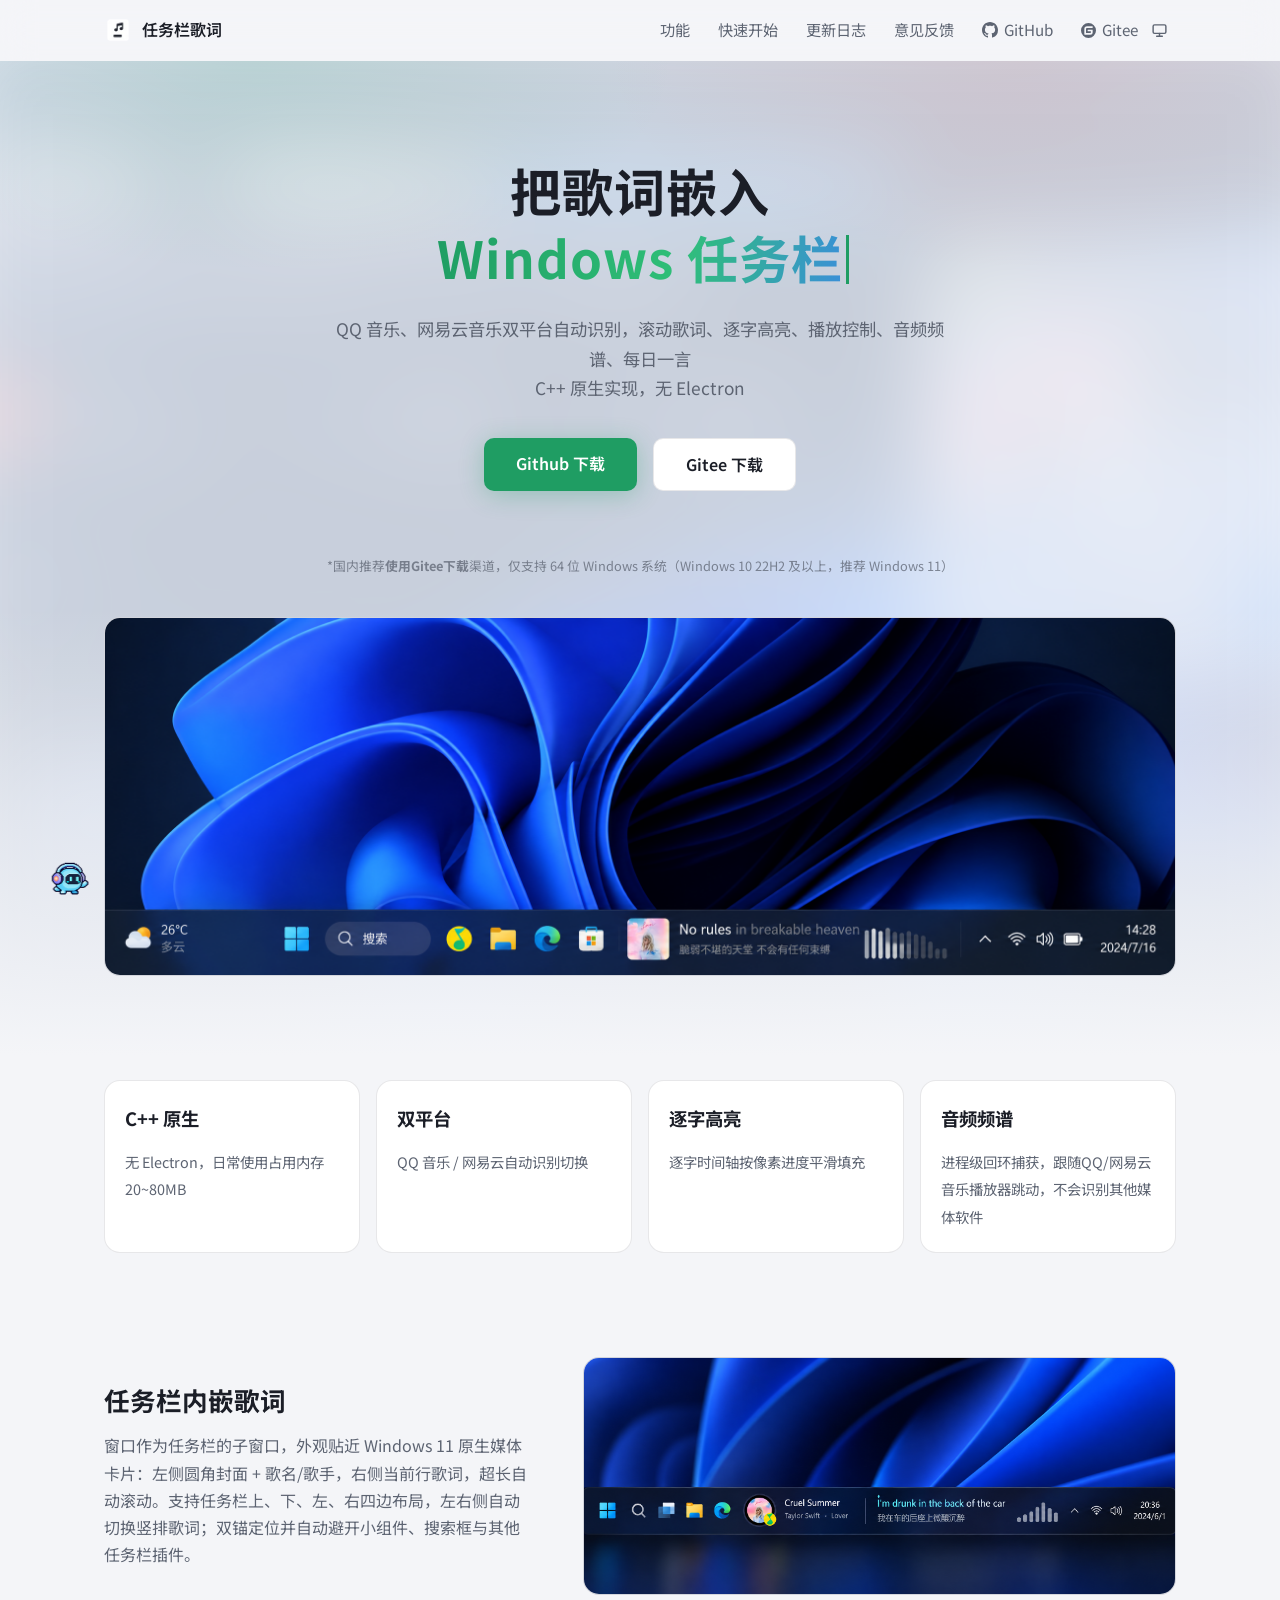
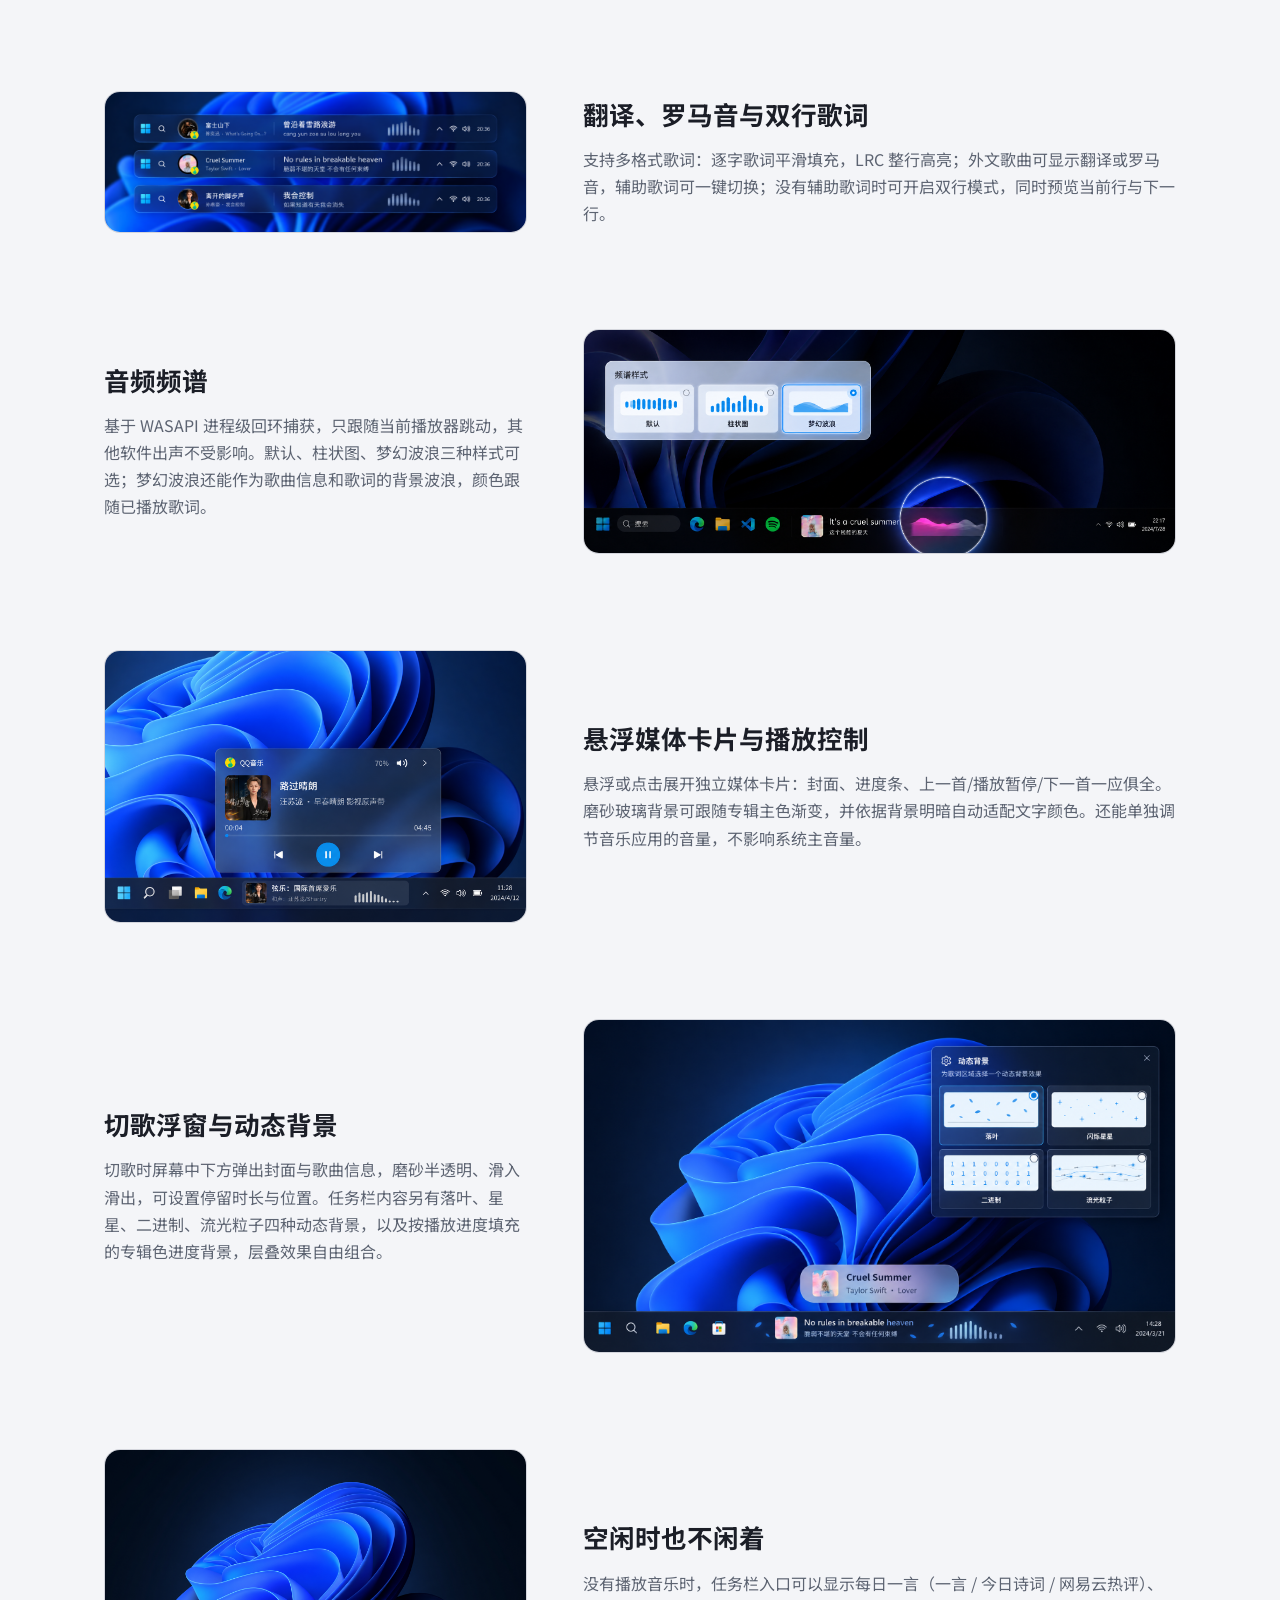
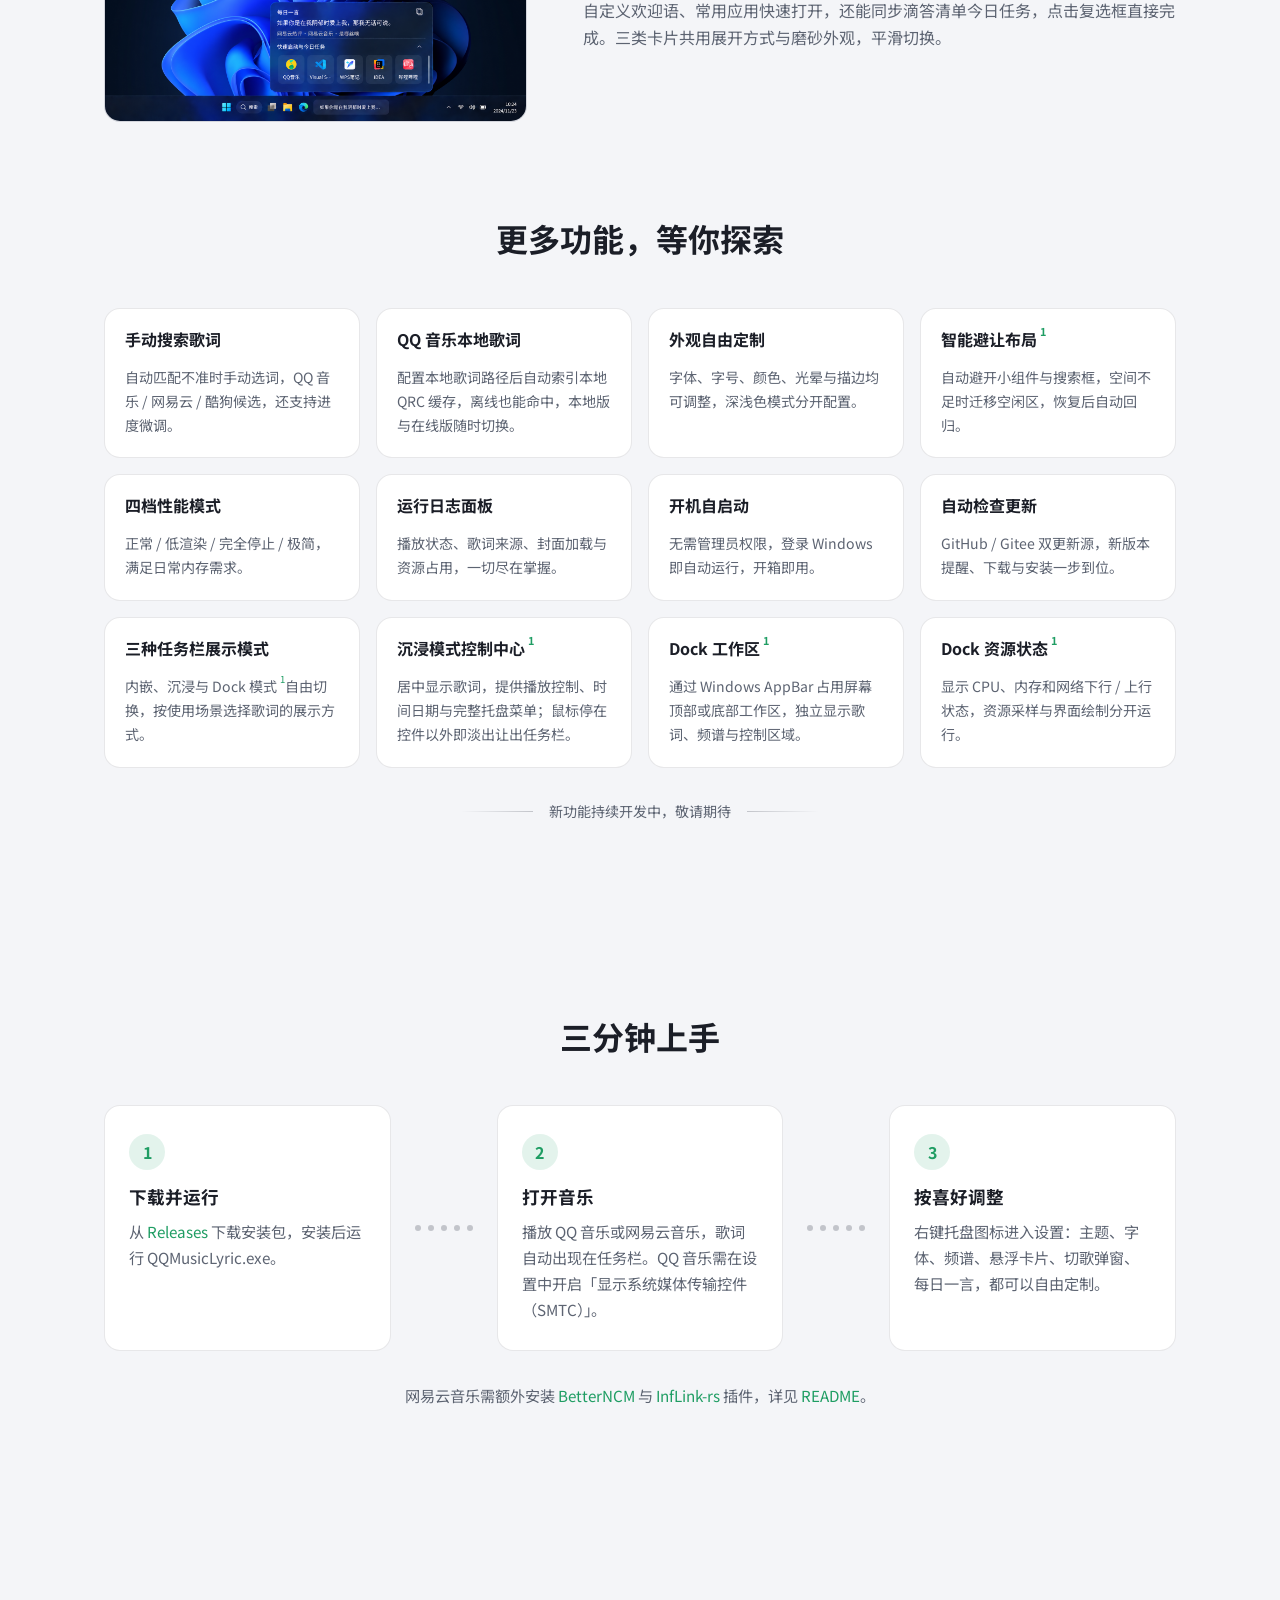
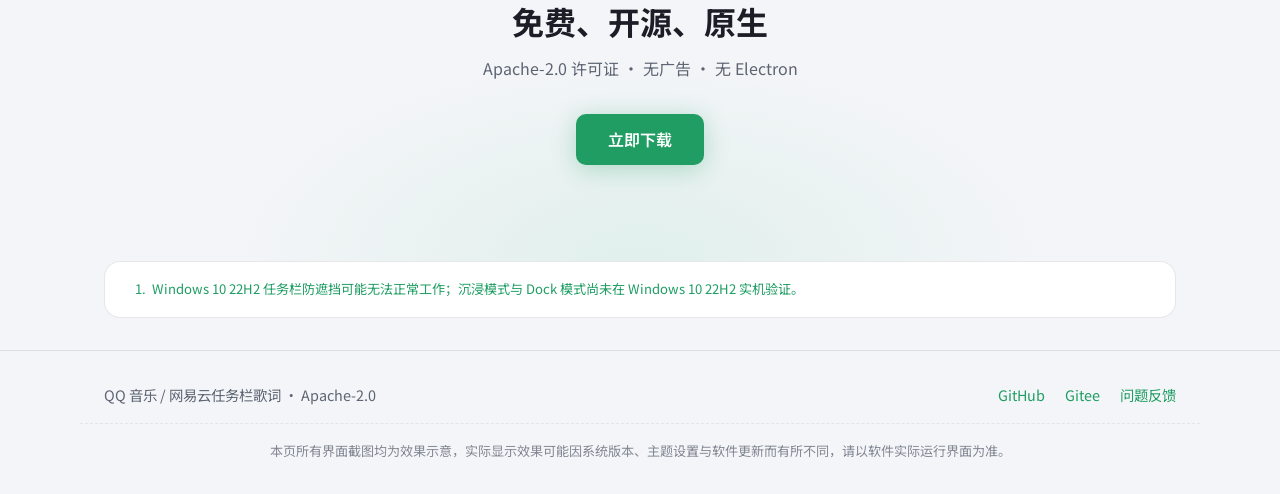
==== commit 63b77152: "site: 修改沉浸模式描述" ====
--- a/site/index.html
+++ b/site/index.html
@@ -14,6 +14,7 @@
   <link rel="preconnect" href="https://fonts.gstatic.com" crossorigin>
   <link rel="stylesheet" href="https://fonts.googleapis.com/css2?family=Noto+Sans+SC:wght@400;500;700&display=swap">
   <link rel="stylesheet" href="assets/css/style.css">
+  <link rel="stylesheet" href="assets/css/pet.css">
   <script>
     // 首帧前确定主题，避免闪屏。themeMode: system | light | dark
     (function () {
@@ -208,7 +209,7 @@
           </div>
           <div class="explore-item reveal">
             <h3>沉浸模式控制中心<sup class="feature-footnote"><a href="#windows10-note" aria-label="查看 Windows 10 兼容性提示">1</a></sup></h3>
-            <p>居中显示歌词，提供播放控制、应用收纳、时间日期、完整托盘菜单与系统托盘入口。</p>
+            <p>居中显示歌词，提供播放控制、时间日期与完整托盘菜单；鼠标停在控件以外即淡出让出任务栏。</p>
           </div>
           <div class="explore-item reveal">
             <h3>Dock 工作区<sup class="feature-footnote"><a href="#windows10-note" aria-label="查看 Windows 10 兼容性提示">1</a></sup></h3>
@@ -264,7 +265,7 @@
       <div class="container">
         <div class="site-notice-inner" id="windows10-note">
           <ol class="site-notice-list">
-            <li>Windows 10 22H2 任务栏防遮挡和沉浸模式的系统托盘入口可能无法正常工作；沉浸模式与 Dock 模式尚未在 Windows 10 22H2 实机验证。</li>
+            <li>Windows 10 22H2 任务栏防遮挡可能无法正常工作；沉浸模式与 Dock 模式尚未在 Windows 10 22H2 实机验证。</li>
           </ol>
         </div>
       </div>
@@ -297,5 +298,6 @@
   </button>
 
   <script src="assets/js/main.js"></script>
+  <script src="assets/js/pet.js"></script>
 </body>
 </html>
--- a/site/assets/css/pet.css
+++ b/site/assets/css/pet.css
@@ -0,0 +1,87 @@
+/* 网站氛围宠物（Dock 宠物的网页版形象大使）。
+   行为逻辑在 assets/js/pet.js，帧素材 assets/img/pet-sprites.webp。 */
+
+.site-pet {
+  position: fixed;
+  left: 0;
+  bottom: 0;
+  z-index: 90; /* 低于 sticky 头部(100)与移动端菜单(300) */
+  pointer-events: none;
+  opacity: 0;
+  transition: opacity 0.4s ease;
+}
+
+.site-pet.pet-ready { opacity: 1; }
+
+.pet-move {
+  position: absolute;
+  left: 0;
+  bottom: 0;
+  will-change: transform;
+}
+
+.pet-flip {
+  position: relative;
+  width: 100%;
+}
+
+.pet-pose {
+  transform-origin: 50% 100%; /* 呼吸/侧倾围绕脚底支点 */
+}
+
+.pet-body {
+  position: relative;
+  background-image: url("../img/pet-sprites.webp");
+  background-repeat: no-repeat;
+  pointer-events: auto;
+  cursor: pointer;
+  -webkit-tap-highlight-color: transparent;
+}
+
+/* 眨眼时贴在眼睛窄带的闭眼贴片（JS 控制显隐与落点） */
+.pet-blink {
+  position: absolute;
+  display: none;
+  background-image: url("../img/pet-sprites.webp");
+  background-repeat: no-repeat;
+  pointer-events: none;
+}
+
+/* 瞌睡气泡：三个 Z 依次升起变淡，周期与桌面端一致（3s） */
+.pet-zzz {
+  position: absolute;
+  left: 58%;
+  bottom: 72%;
+  display: none;
+  pointer-events: none;
+}
+
+.pet-zzz.visible { display: block; }
+
+.pet-zzz span {
+  position: absolute;
+  left: 0;
+  bottom: 0;
+  font-weight: 700;
+  color: var(--text-dim);
+  opacity: 0;
+  animation: pet-zzz-float 3s ease-in-out infinite;
+}
+
+.pet-zzz span:nth-child(1) { font-size: 11px; animation-delay: 0s; }
+.pet-zzz span:nth-child(2) { font-size: 13px; animation-delay: 1s; }
+.pet-zzz span:nth-child(3) { font-size: 15px; animation-delay: 2s; }
+
+@keyframes pet-zzz-float {
+  0%   { opacity: 0; transform: translate(0, 0) scale(0.6); }
+  25%  { opacity: 1; }
+  100% { opacity: 0; transform: translate(10px, -18px) scale(1.15); }
+}
+
+/* 窄屏（≤640px）不显示宠物：由 JS 直接不初始化，此处无需规则 */
+
+/* 用户开了减弱动效：静态展示，Zzz 动画同样停用 */
+@media (prefers-reduced-motion: reduce) {
+  .pet-zzz { display: none; }
+  .site-pet { transition: none; }
+}
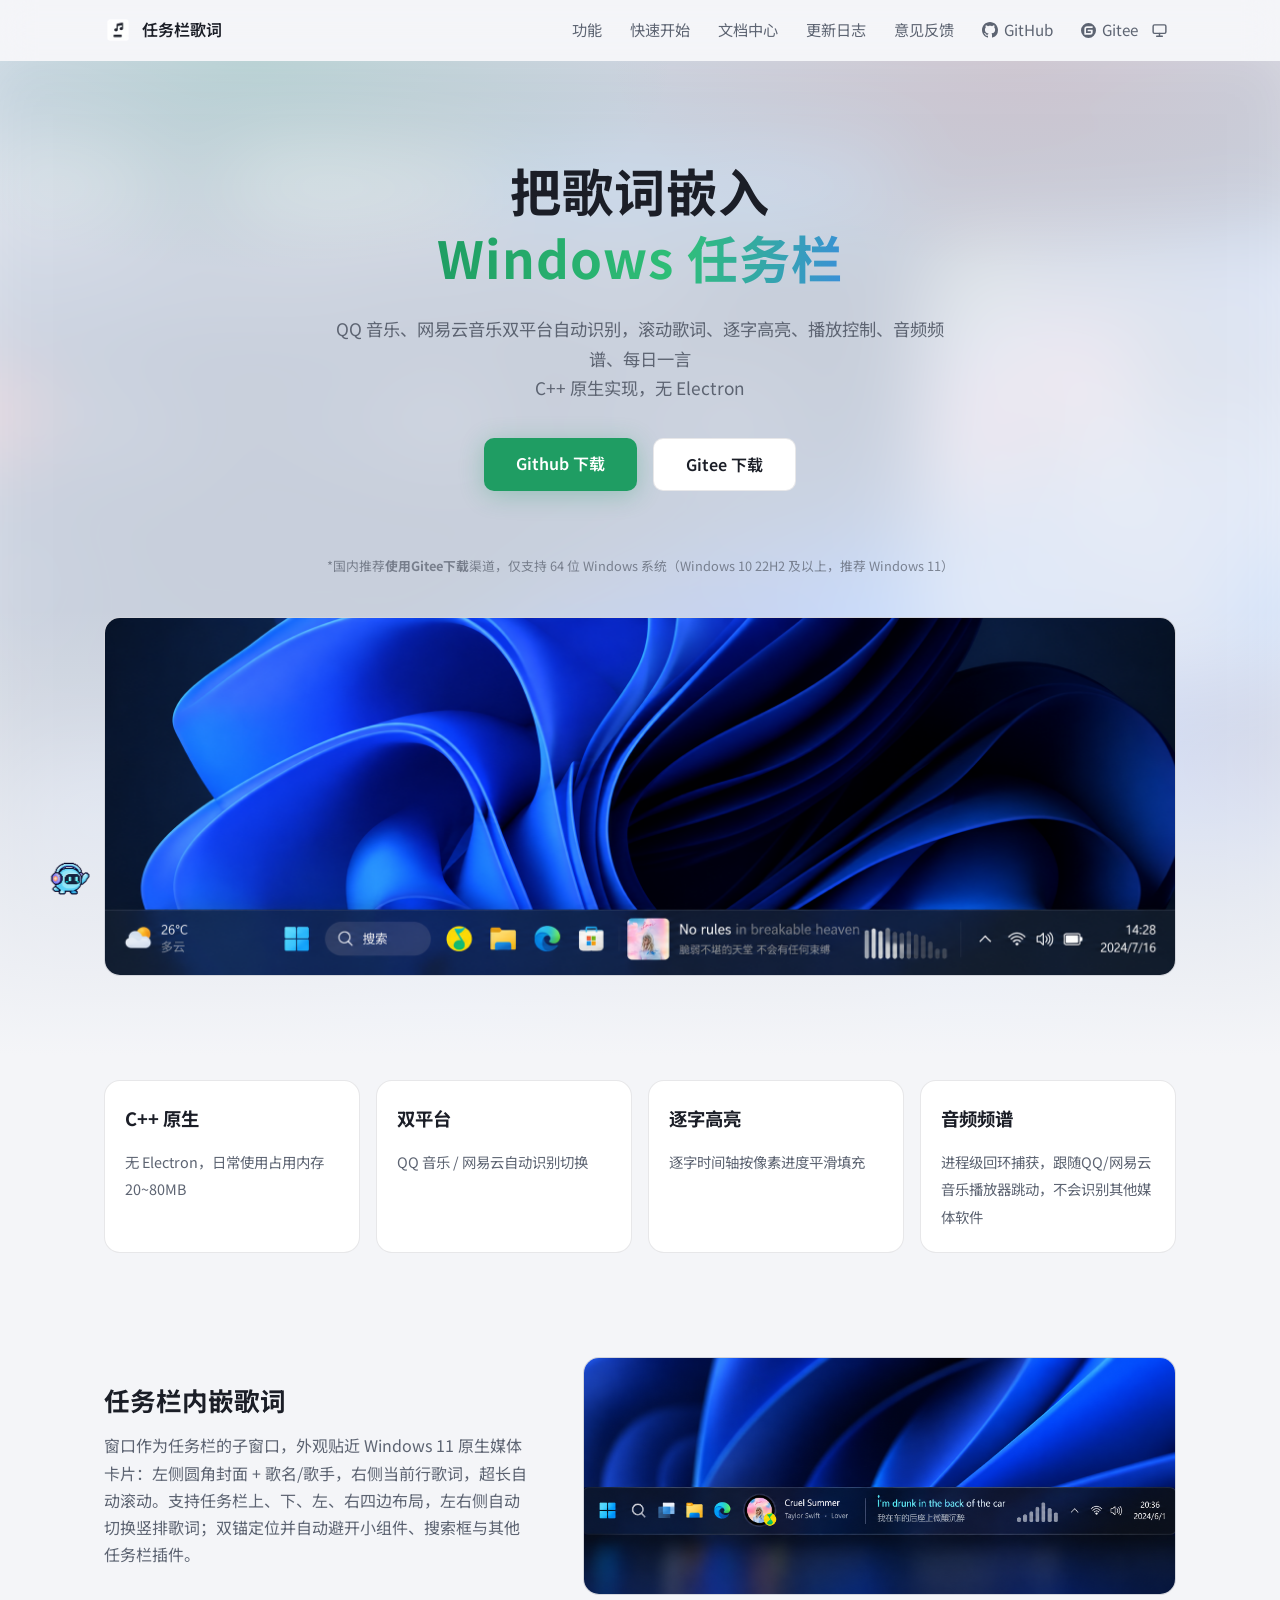
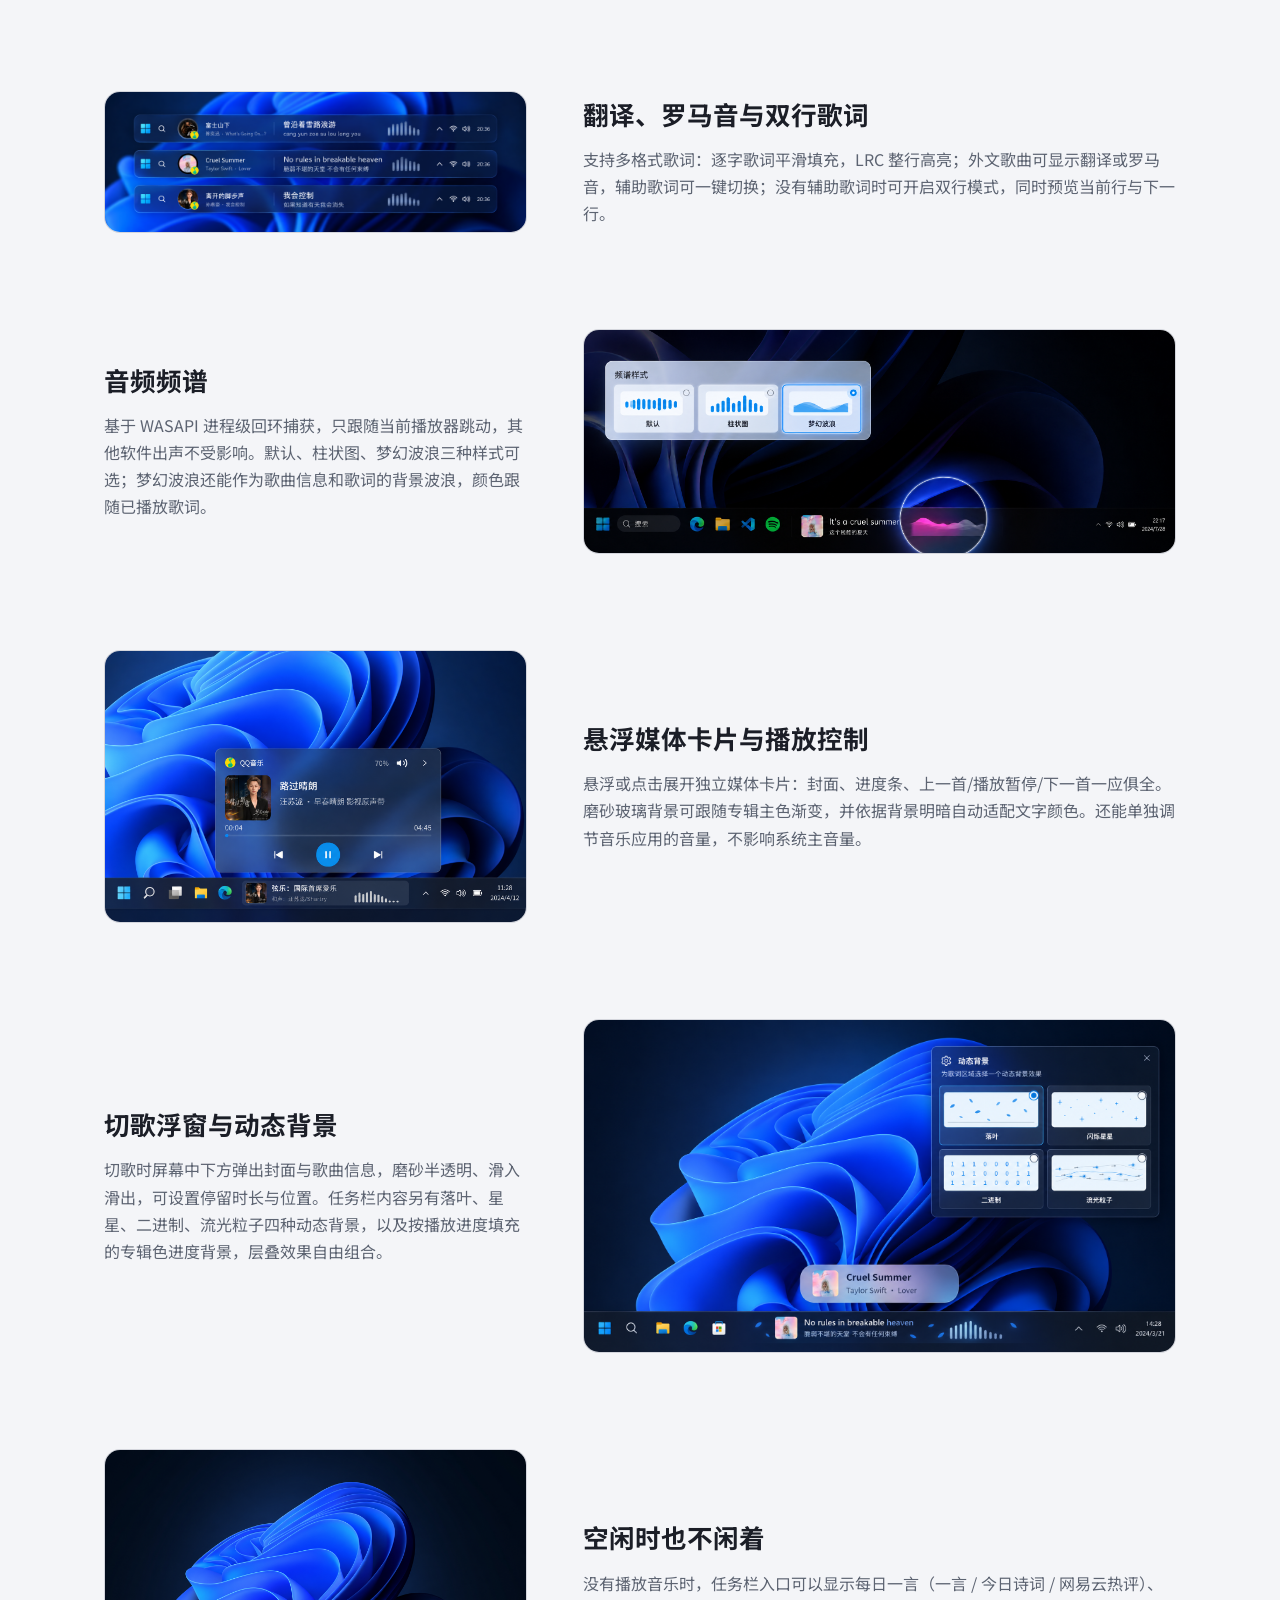
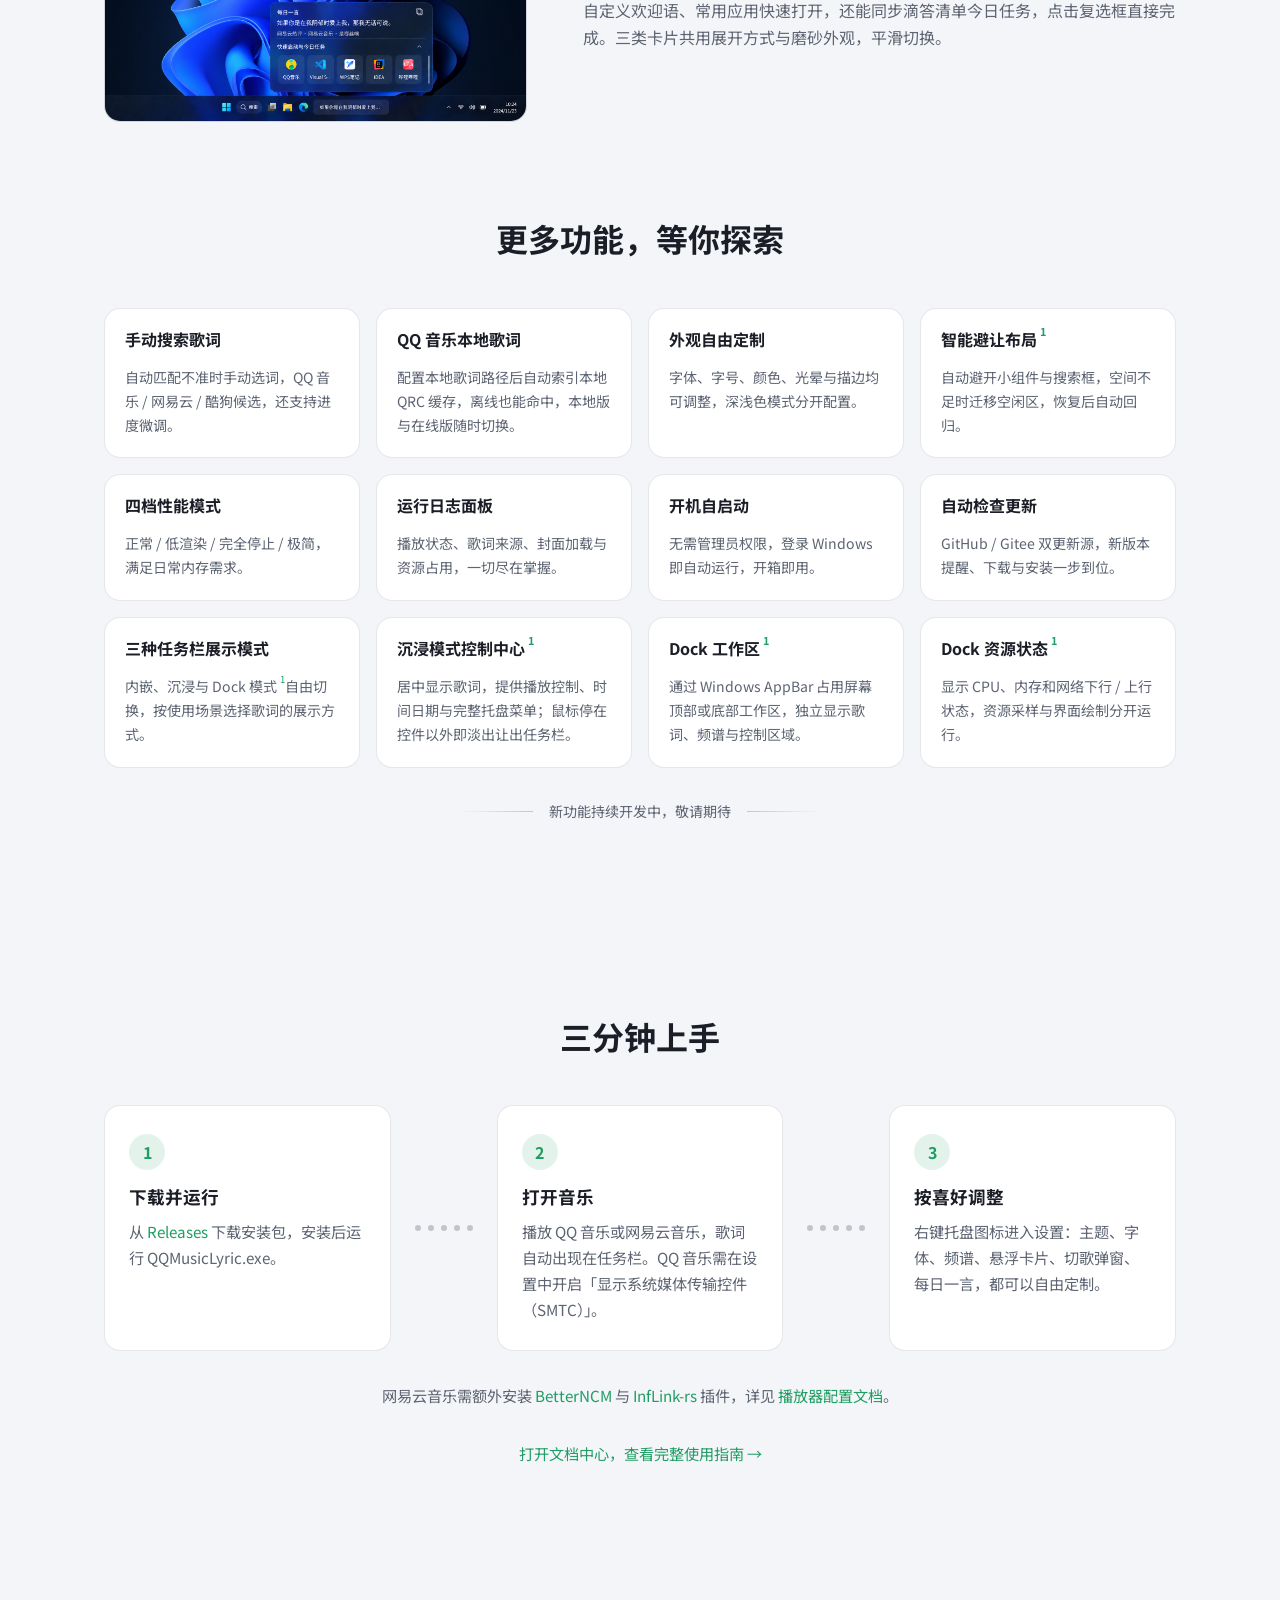
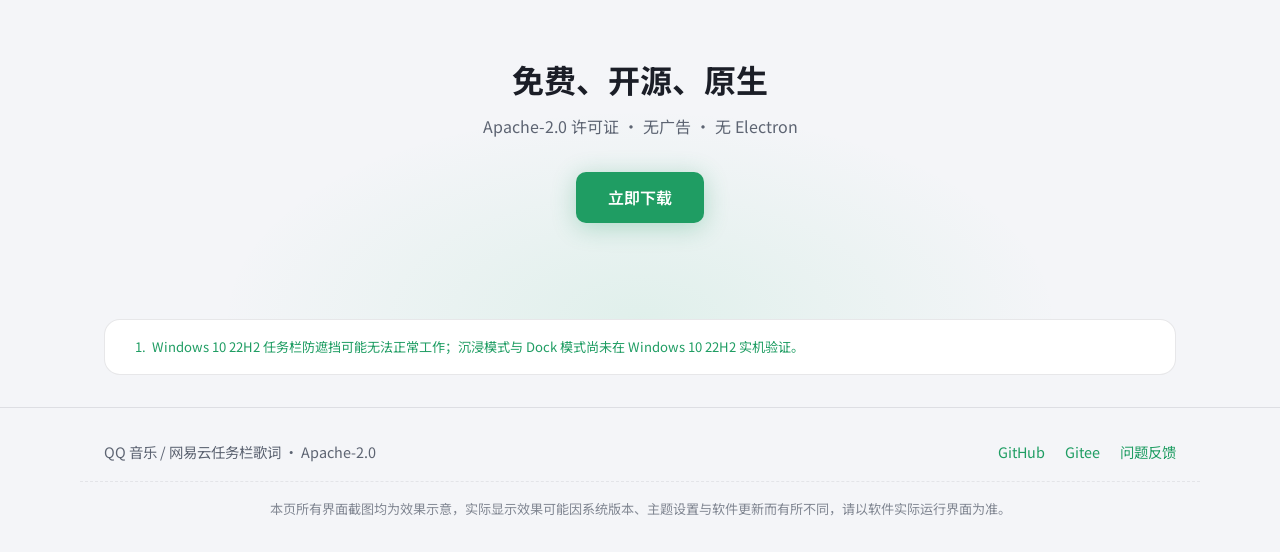
==== commit 941642c0: "site: 新增文档中心" ====
--- a/site/index.html
+++ b/site/index.html
@@ -39,6 +39,7 @@
       <nav class="nav">
         <a href="#features">功能</a>
         <a href="#quickstart">快速开始</a>
+        <a href="docs.html">文档中心</a>
         <a href="releases.html">更新日志</a>
         <a href="feedback.html">意见反馈</a>
         <a class="nav-github" href="https://github.com/H0308/qq-music-lyrics-displayer" target="_blank" rel="noopener"><svg viewBox="0 0 16 16" fill="currentColor" aria-hidden="true"><path d="M8 0C3.58 0 0 3.58 0 8c0 3.54 2.29 6.53 5.47 7.59.4.07.55-.17.55-.38 0-.19-.01-.82-.01-1.49-2.01.37-2.53-.49-2.69-.94-.09-.23-.48-.94-.82-1.13-.28-.15-.68-.52-.01-.53.63-.01 1.08.58 1.23.82.72 1.21 1.87.87 2.33.66.07-.52.28-.87.51-1.07-1.78-.2-3.64-.89-3.64-3.95 0-.87.31-1.59.82-2.15-.08-.2-.36-1.02.08-2.12 0 0 .67-.21 2.2.82.64-.18 1.32-.27 2-.27.68 0 1.36.09 2 .27 1.53-1.04 2.2-.82 2.2-.82.44 1.1.16 1.92.08 2.12.51.56.82 1.27.82 2.15 0 3.07-1.87 3.75-3.65 3.95.29.25.54.73.54 1.48 0 1.07-.01 1.93-.01 2.2 0 .21.15.46.55.38A8.013 8.013 0 0016 8c0-4.42-3.58-8-8-8z"/></svg><span>GitHub</span></a>
@@ -247,7 +248,8 @@
             <p>右键托盘图标进入设置：主题、字体、频谱、悬浮卡片、切歌弹窗、每日一言，都可以自由定制。</p>
           </div>
         </div>
-        <p class="quickstart-note reveal">网易云音乐需额外安装 <a href="https://github.com/std-microblock/BetterNCM-Installer/releases/latest" target="_blank" rel="noopener">BetterNCM</a> 与 <a href="https://github.com/apoint123/inflink-rs/releases/latest" target="_blank" rel="noopener">InfLink-rs</a> 插件，详见 <a href="https://github.com/H0308/qq-music-lyrics-displayer#网易云音乐适配" target="_blank" rel="noopener">README</a>。</p>
+        <p class="quickstart-note reveal">网易云音乐需额外安装 <a href="https://github.com/std-microblock/BetterNCM-Installer/releases/latest" target="_blank" rel="noopener">BetterNCM</a> 与 <a href="https://github.com/apoint123/inflink-rs/releases/latest" target="_blank" rel="noopener">InfLink-rs</a> 插件，详见 <a href="docs.html#players">播放器配置文档</a>。</p>
+        <p class="quickstart-note reveal"><a href="docs.html">打开文档中心，查看完整使用指南 →</a></p>
       </div>
     </section>
 
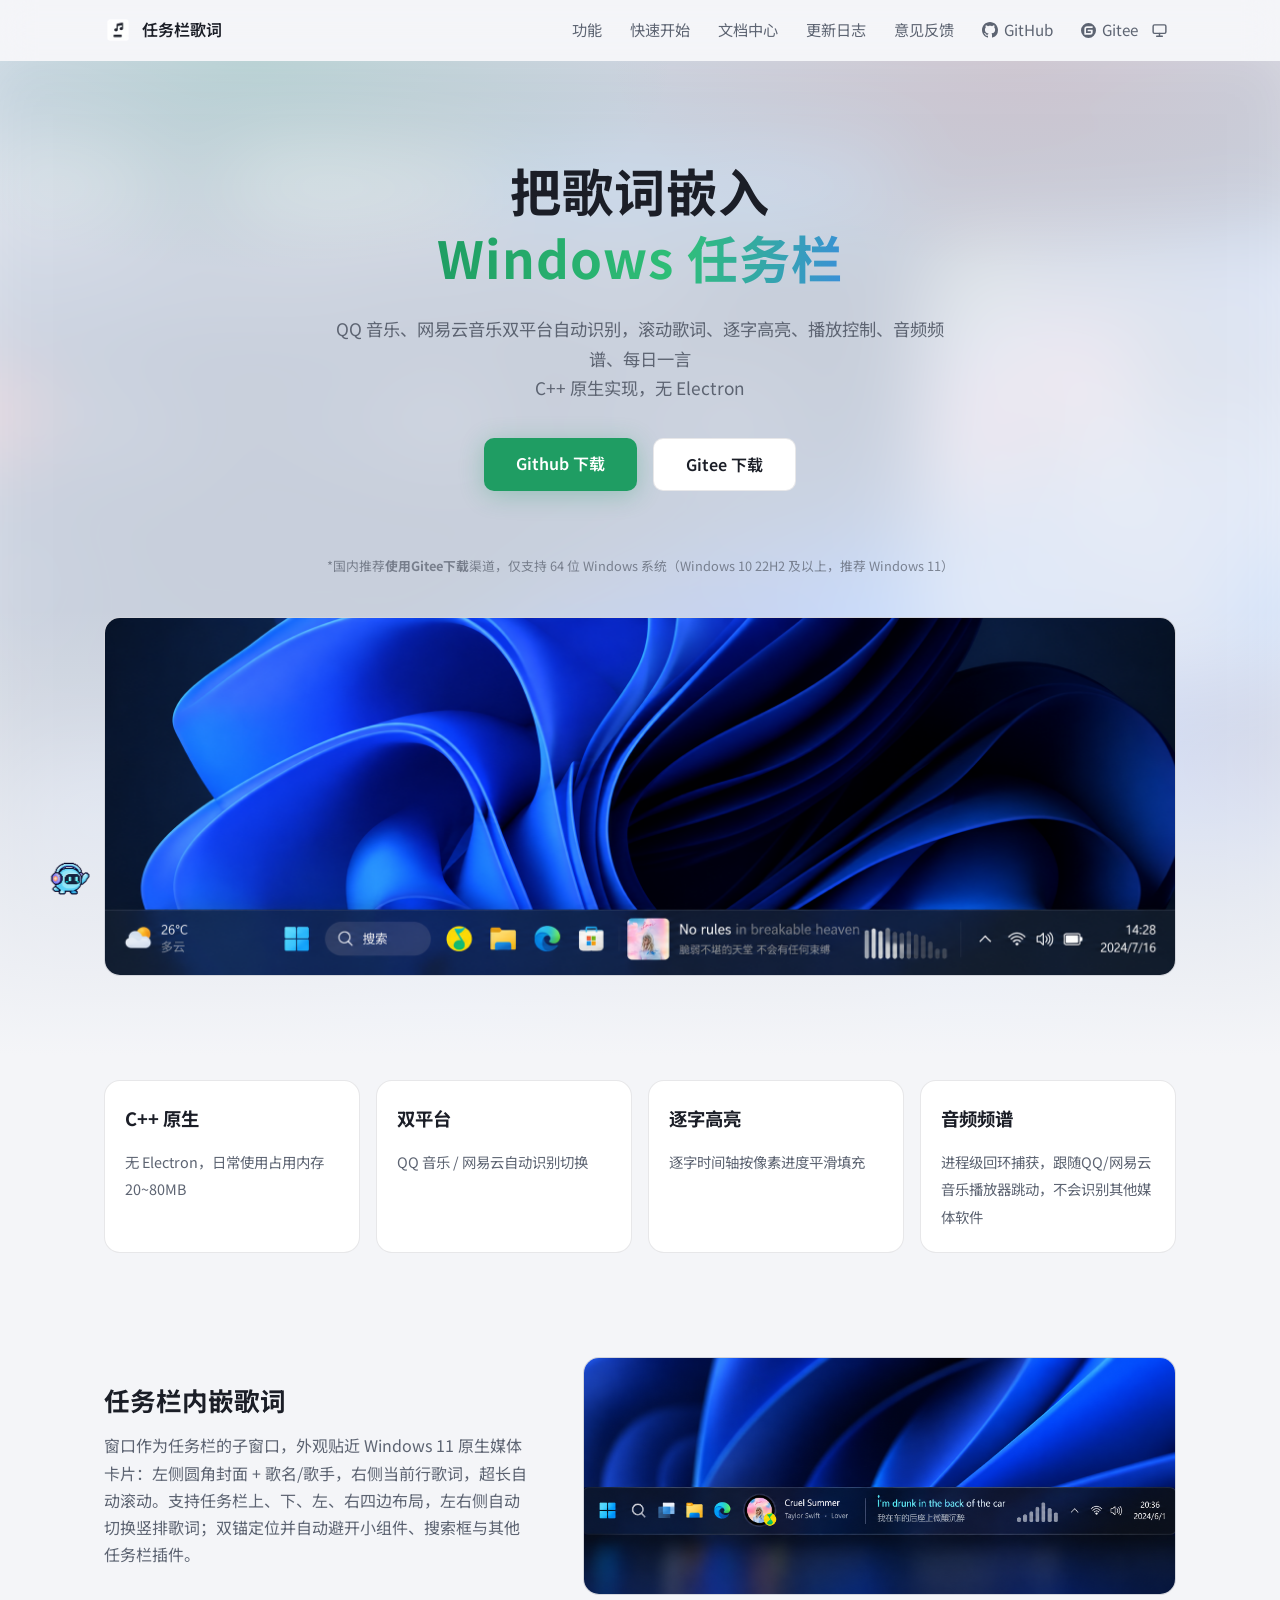
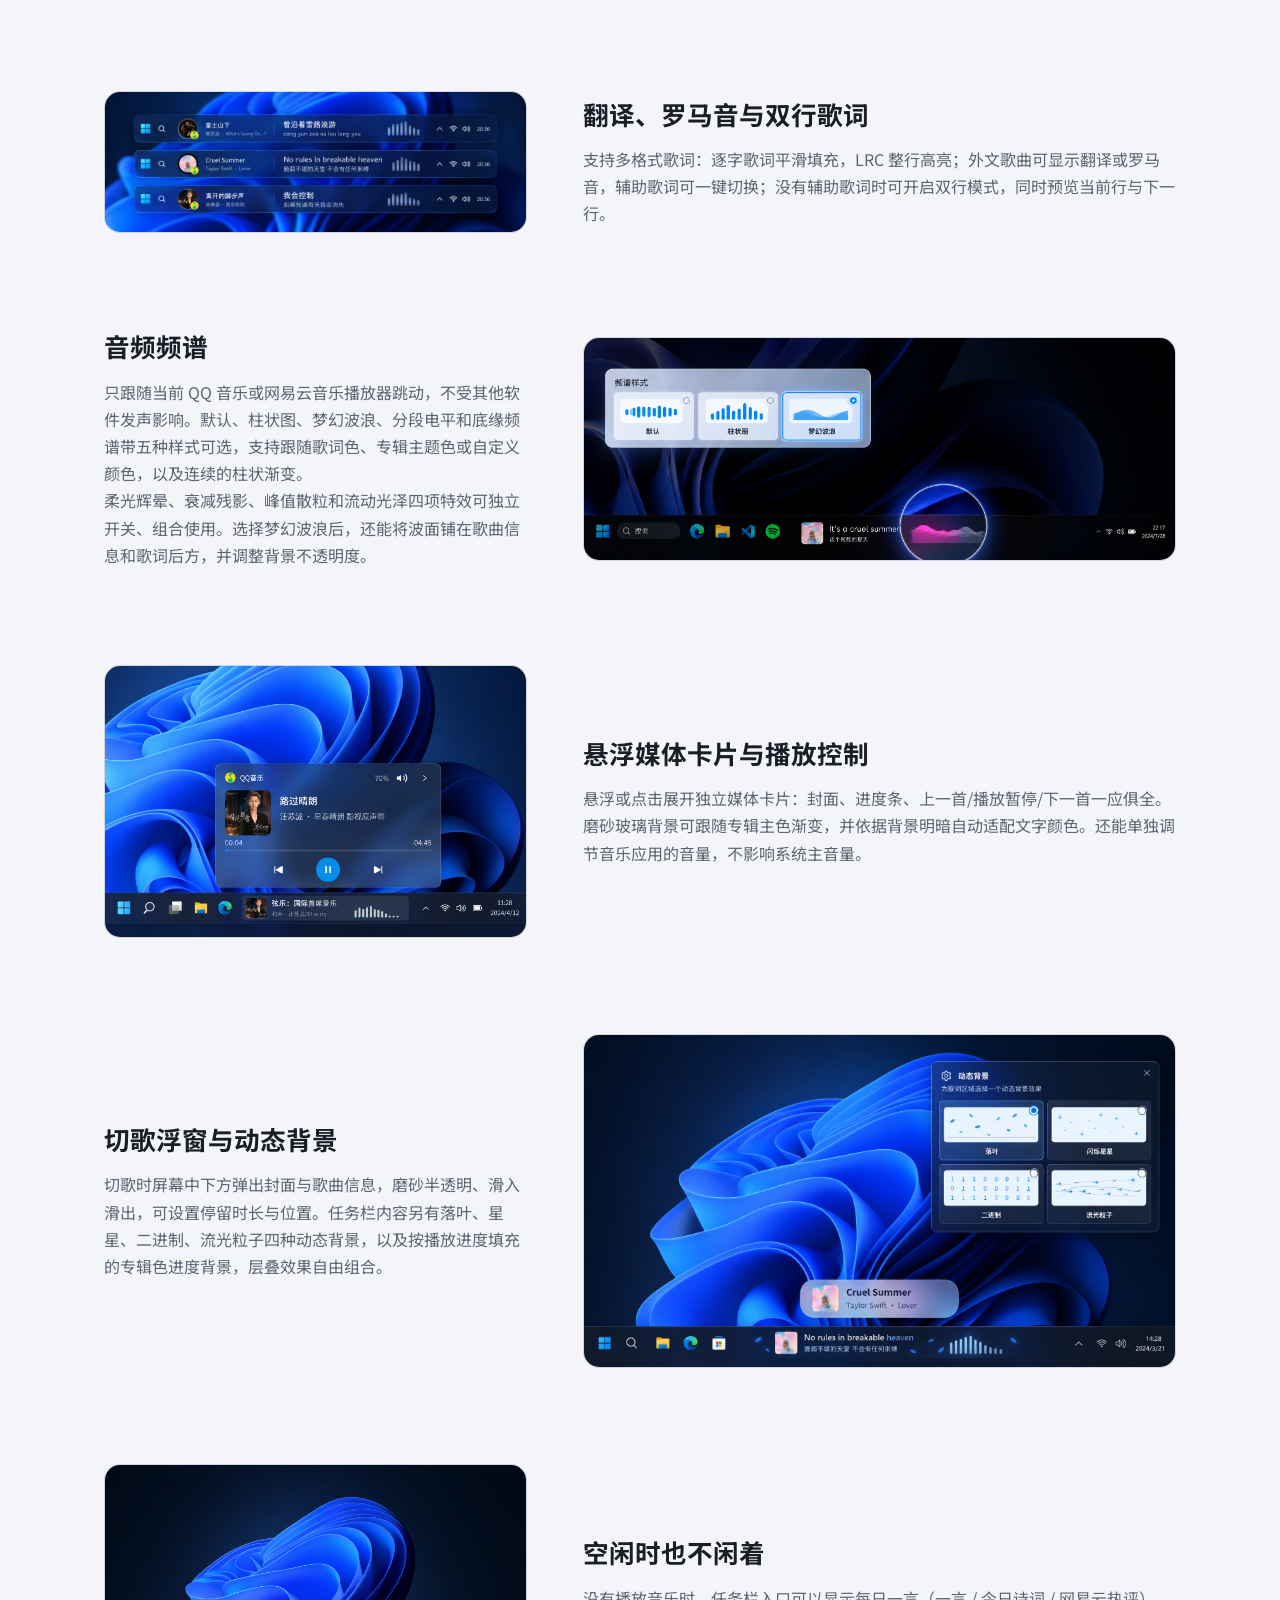
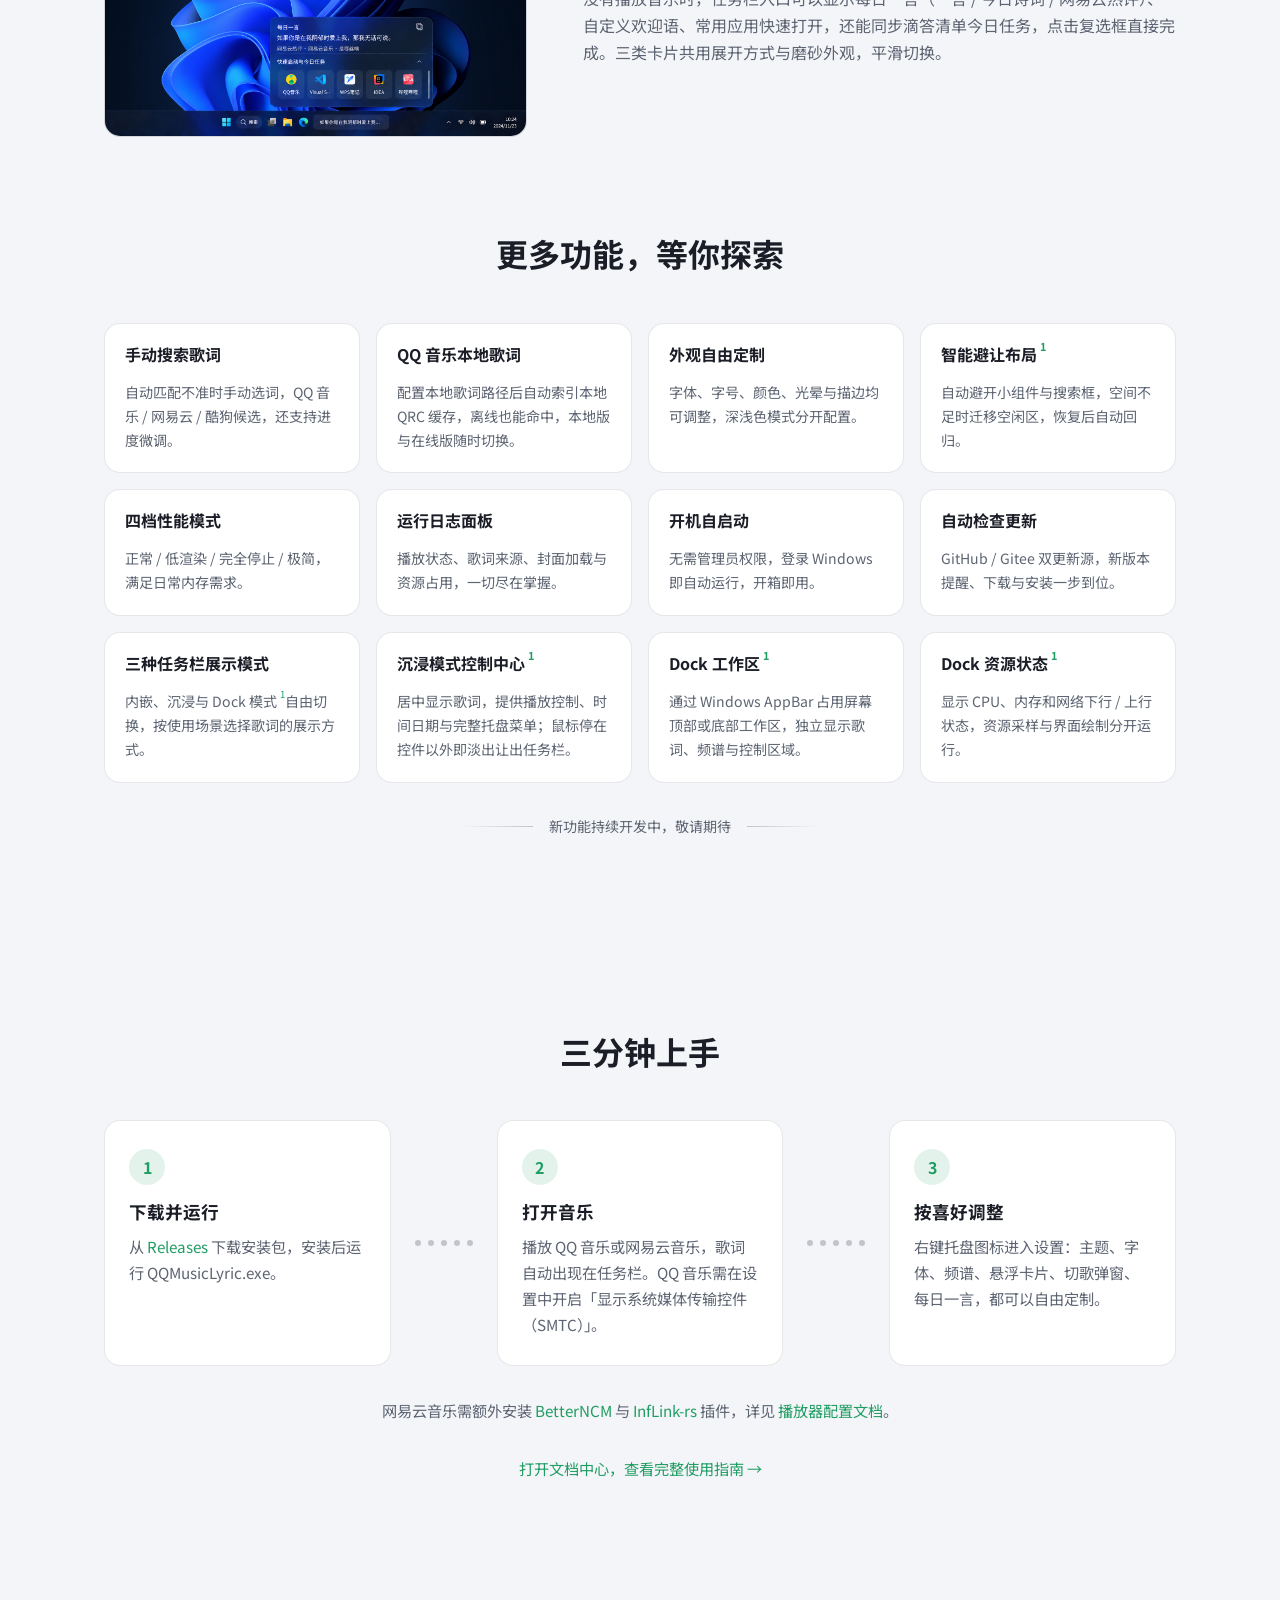
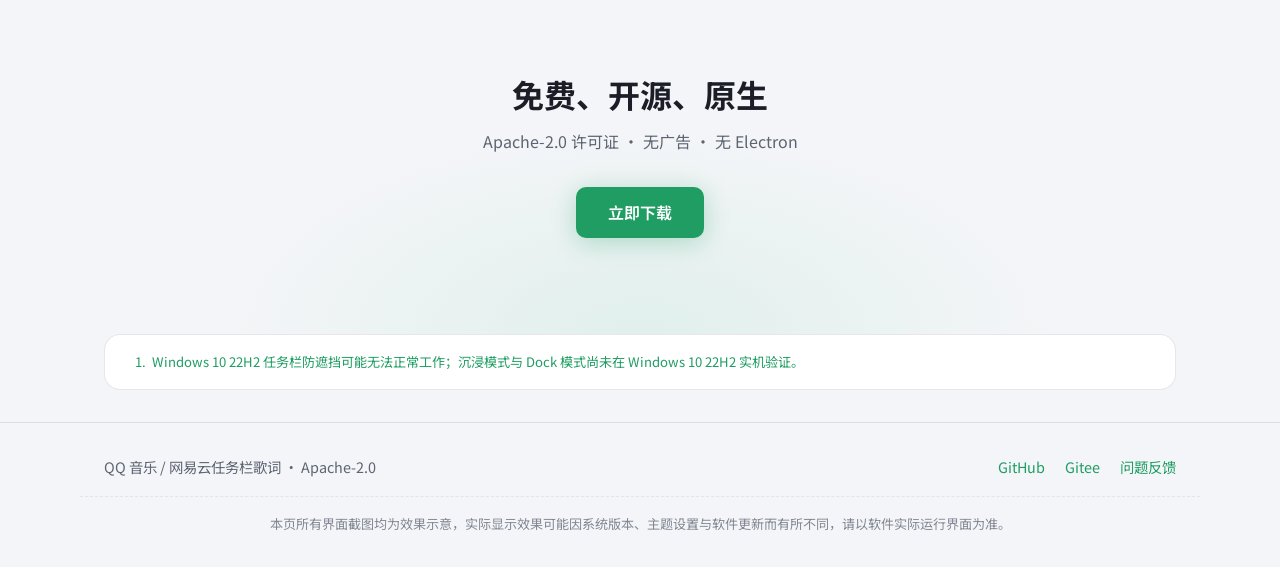
==== commit 25ec1f80: "site: 更新网站关于频谱的说明" ====
--- a/site/index.html
+++ b/site/index.html
@@ -127,10 +127,11 @@
         <div class="feature-row reveal">
           <div class="feature-text">
             <h2>音频频谱</h2>
-            <p>基于 WASAPI 进程级回环捕获，只跟随当前播放器跳动，其他软件出声不受影响。默认、柱状图、梦幻波浪三种样式可选；梦幻波浪还能作为歌曲信息和歌词的背景波浪，颜色跟随已播放歌词。</p>
+            <p>只跟随当前 QQ 音乐或网易云音乐播放器跳动，不受其他软件发声影响。默认、柱状图、梦幻波浪、分段电平和底缘频谱带五种样式可选，支持跟随歌词色、专辑主题色或自定义颜色，以及连续的柱状渐变。</p>
+            <p>柔光辉晕、衰减残影、峰值散粒和流动光泽四项特效可独立开关、组合使用。选择梦幻波浪后，还能将波面铺在歌曲信息和歌词后方，并调整背景不透明度。</p>
           </div>
           <figure class="shot" data-shot="feature-spectrum.png">
-            <img src="assets/img/feature-spectrum.png" alt="音频频谱：默认、柱状图、梦幻波浪三种样式，梦幻波浪作为歌词背景" width="2043" height="770">
+            <img src="assets/img/feature-spectrum.png" alt="频谱样式选择与梦幻波浪作为歌词背景的效果示例" width="2043" height="770">
           </figure>
         </div>
 
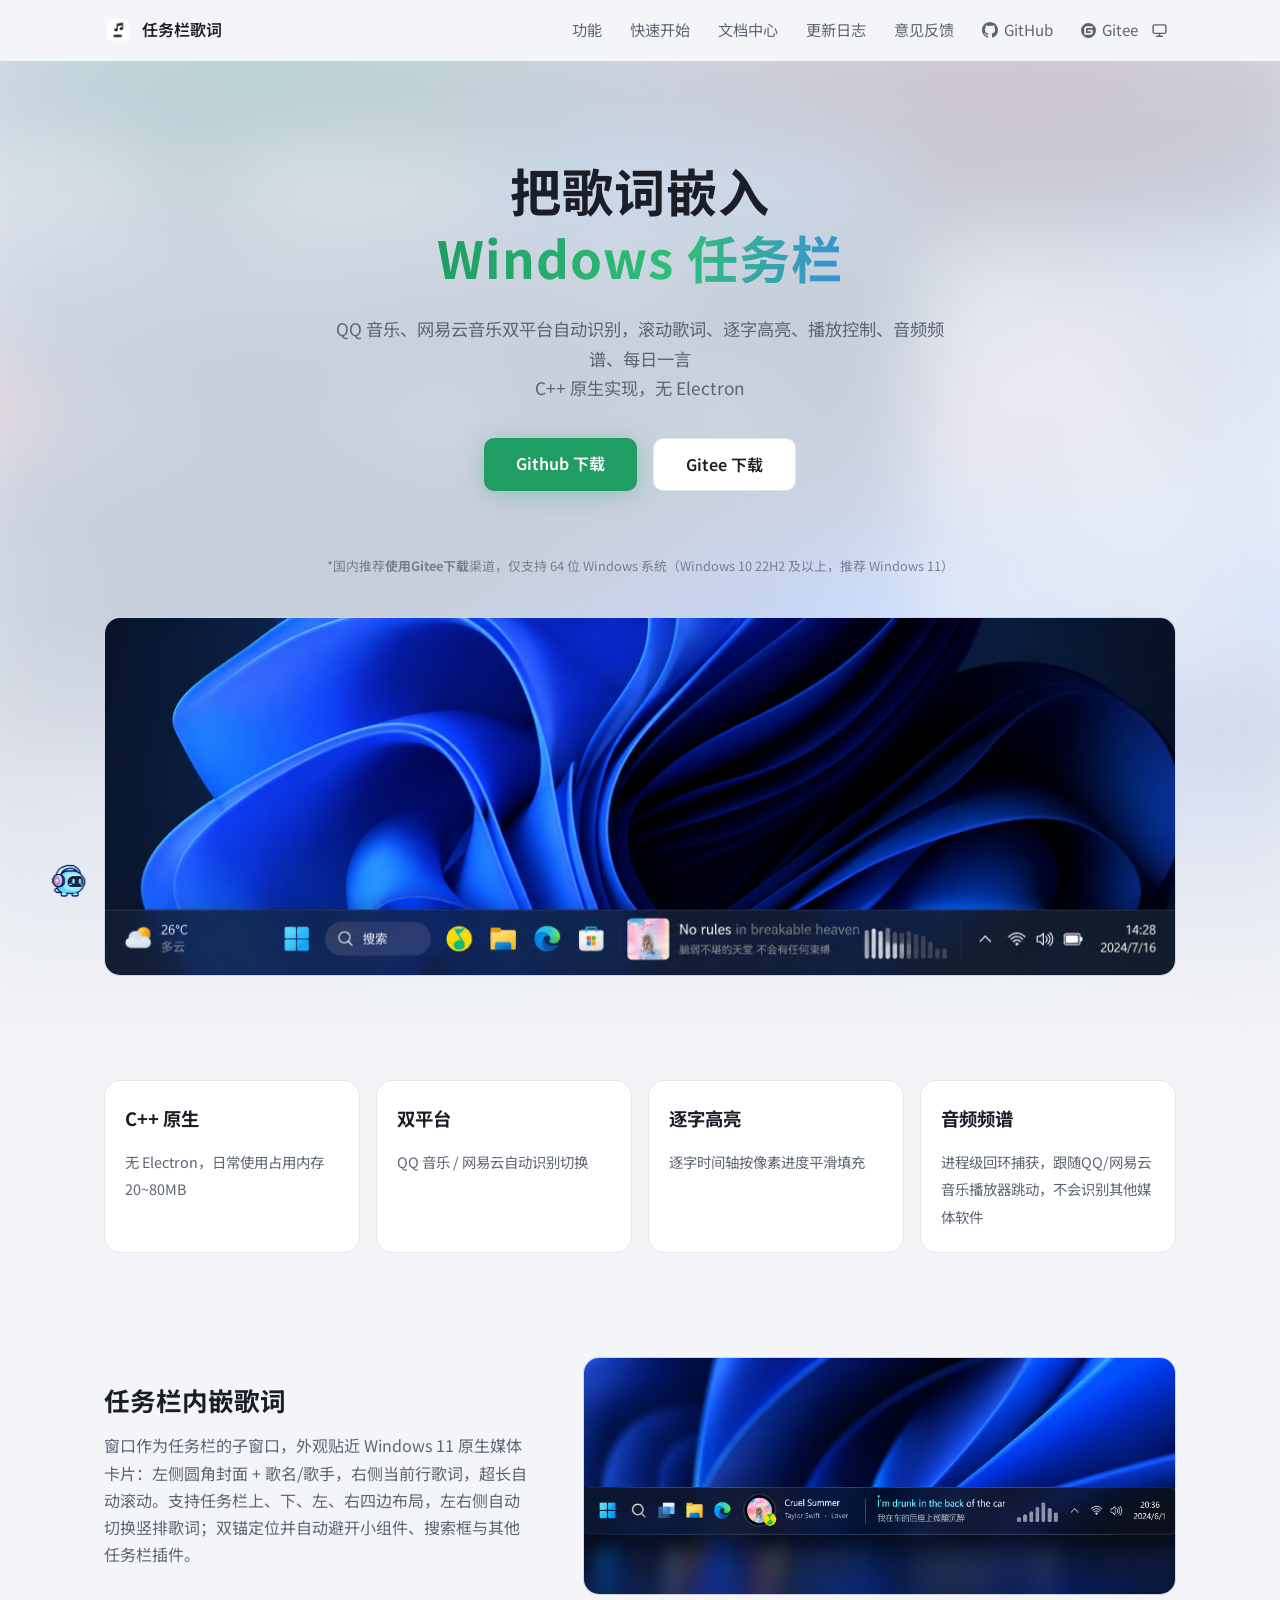
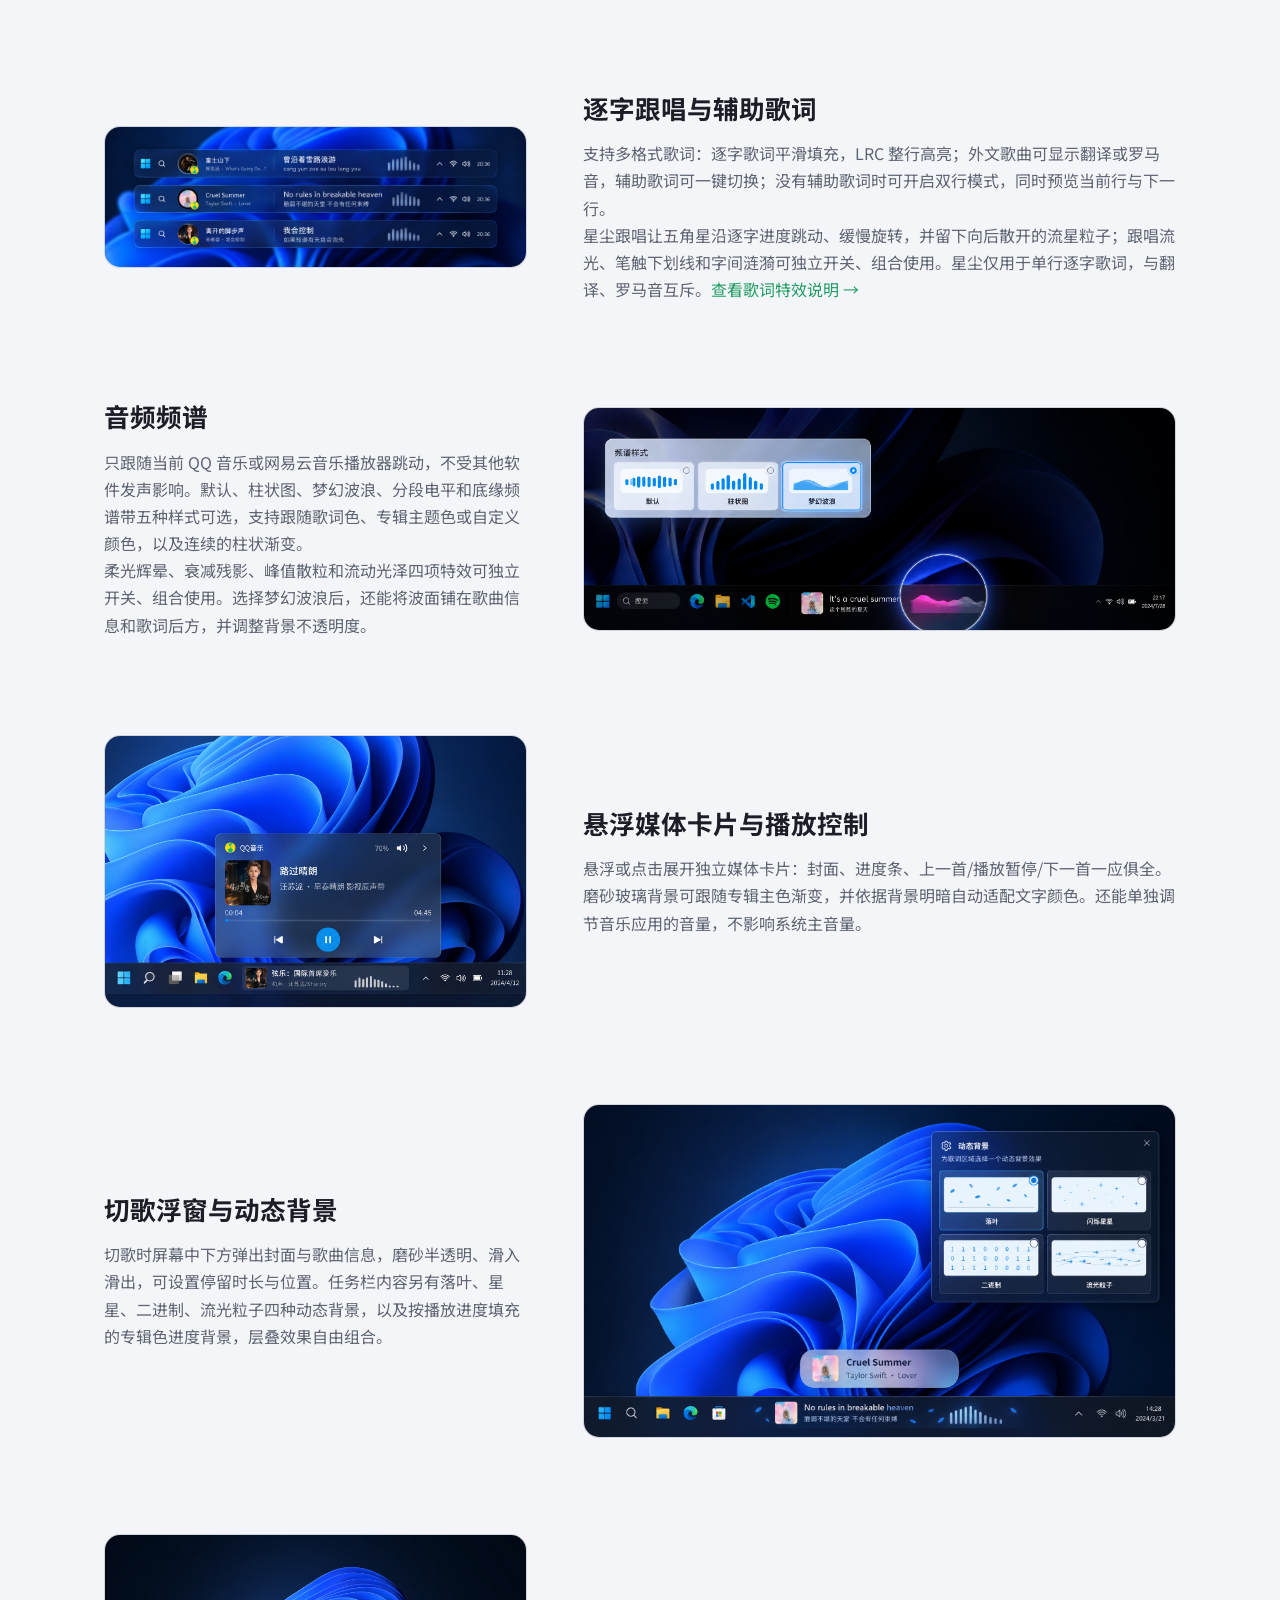
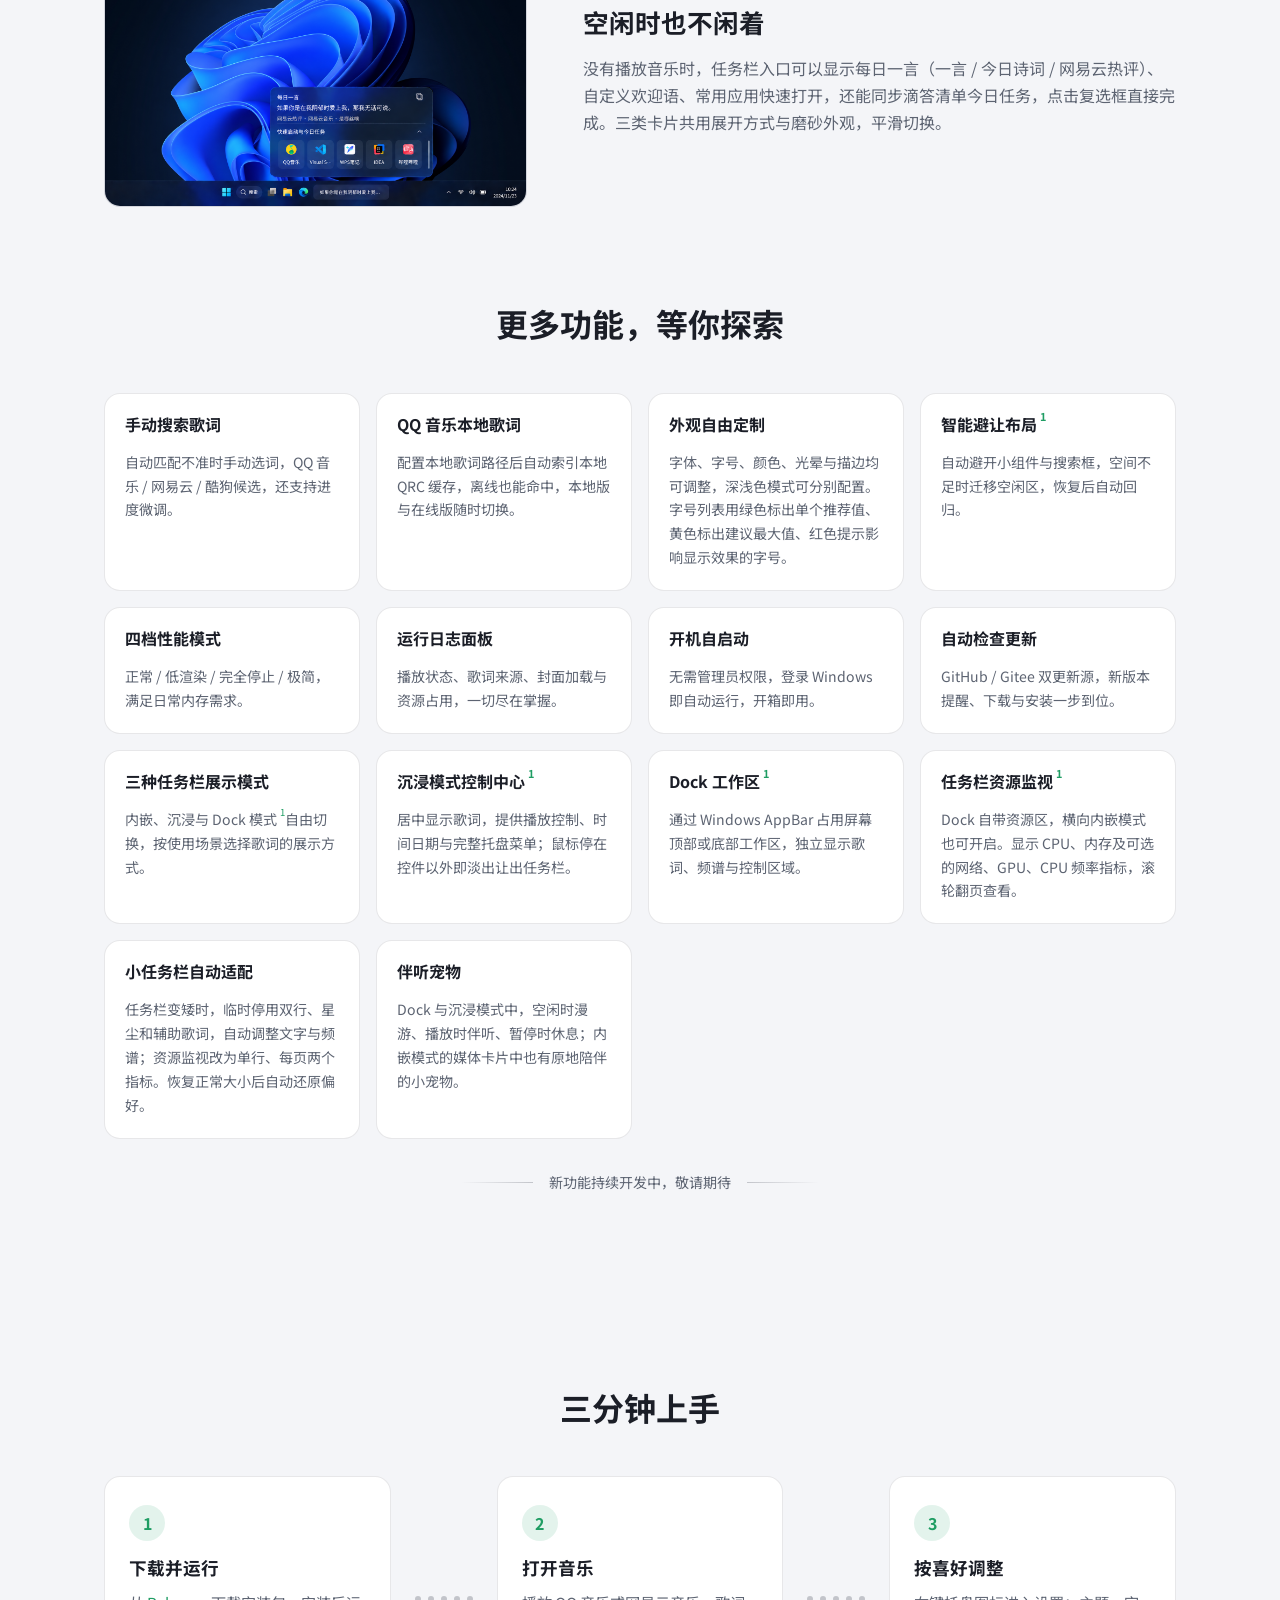
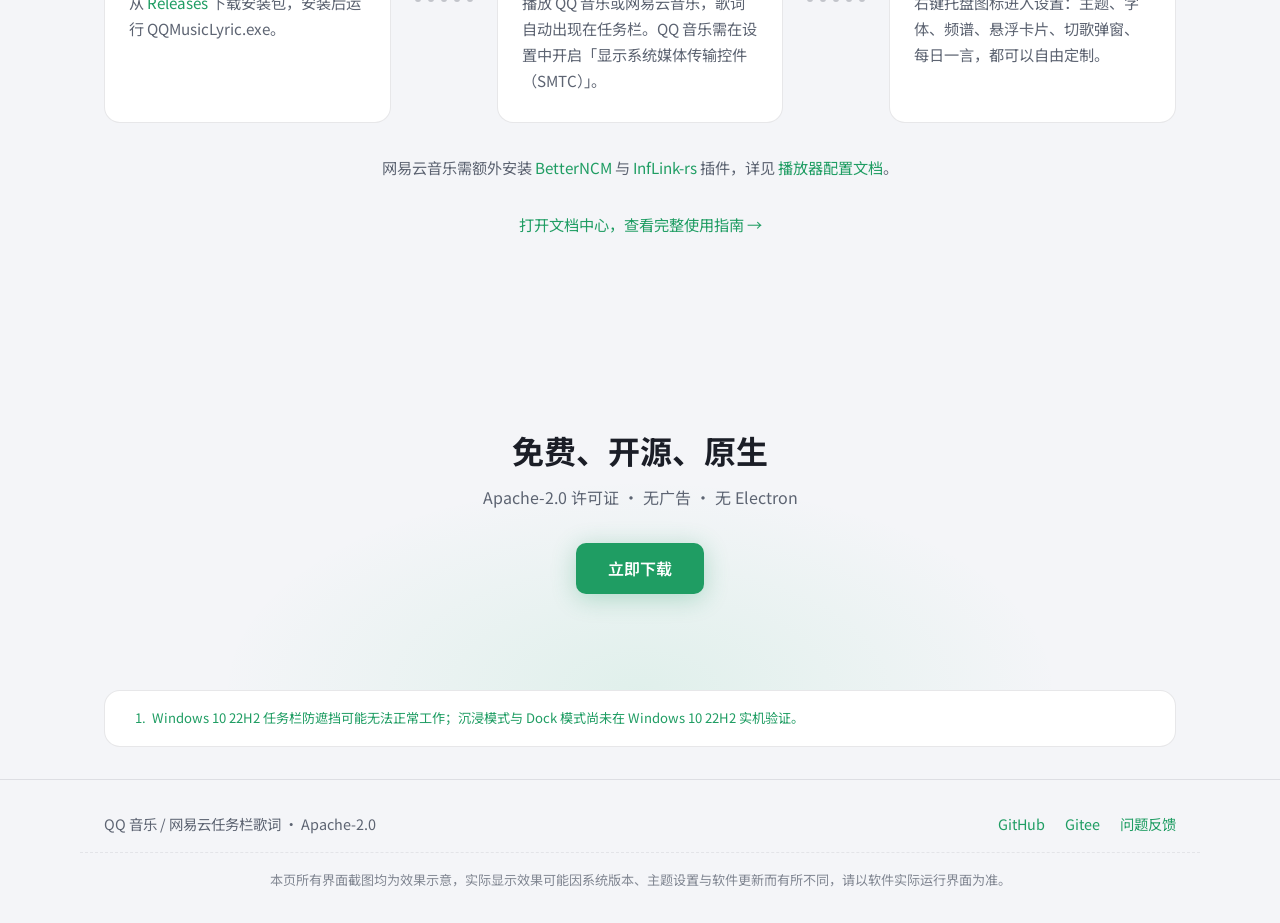
==== commit c2504278: "site: 更新网站功能描述和文档" ====
--- a/site/index.html
+++ b/site/index.html
@@ -4,9 +4,9 @@
   <meta charset="UTF-8">
   <meta name="viewport" content="width=device-width, initial-scale=1.0">
   <title>QQ 音乐 / 网易云任务栏歌词 — 把歌词嵌入 Windows 任务栏</title>
-  <meta name="description" content="把 QQ 音乐和网易云音乐的歌词嵌入 Windows 10/11 任务栏：滚动歌词、逐字高亮、播放控制、音频频谱、每日一言。C++ 原生实现，无 Electron。">
+  <meta name="description" content="把 QQ 音乐和网易云音乐的歌词嵌入 Windows 10/11 任务栏：逐字高亮与歌词特效、播放控制、音频频谱、资源监视、每日一言，支持字号建议与小任务栏自动适配。C++ 原生实现，无 Electron。">
   <meta property="og:title" content="QQ 音乐 / 网易云任务栏歌词">
-  <meta property="og:description" content="把歌词嵌入 Windows 任务栏——滚动歌词、逐字高亮、播放控制、音频频谱。C++ 原生实现，无 Electron。">
+  <meta property="og:description" content="把歌词嵌入 Windows 任务栏：逐字跟唱、流星粒子拖尾、音频频谱、资源监视与小任务栏自动适配。C++ 原生实现，无 Electron。">
   <meta property="og:type" content="website">
   <meta property="og:image" content="assets/img/social-preview.png">
   <link rel="icon" type="image/png" href="assets/img/logo.png">
@@ -116,8 +116,9 @@
 
         <div class="feature-row reverse reveal">
           <div class="feature-text">
-            <h2>翻译、罗马音与双行歌词</h2>
+            <h2>逐字跟唱与辅助歌词</h2>
             <p>支持多格式歌词：逐字歌词平滑填充，LRC 整行高亮；外文歌曲可显示翻译或罗马音，辅助歌词可一键切换；没有辅助歌词时可开启双行模式，同时预览当前行与下一行。</p>
+            <p>星尘跟唱让五角星沿逐字进度跳动、缓慢旋转，并留下向后散开的流星粒子；跟唱流光、笔触下划线和字间涟漪可独立开关、组合使用。星尘仅用于单行逐字歌词，与翻译、罗马音互斥。<a href="docs.html#settings-lyric-effects">查看歌词特效说明 →</a></p>
           </div>
           <figure class="shot" data-shot="feature-bilingual.png">
             <img src="assets/img/feature-bilingual.png" alt="辅助歌词：罗马音、翻译与双行歌词效果" width="2172" height="724">
@@ -183,7 +184,7 @@
           </div>
           <div class="explore-item reveal">
             <h3>外观自由定制</h3>
-            <p>字体、字号、颜色、光晕与描边均可调整，深浅色模式分开配置。</p>
+            <p>字体、字号、颜色、光晕与描边均可调整，深浅色模式可分别配置。字号列表用绿色标出单个推荐值、黄色标出建议最大值、红色提示影响显示效果的字号。</p>
           </div>
           <div class="explore-item reveal">
             <h3>智能避让布局<sup class="feature-footnote"><a href="#windows10-note" aria-label="查看 Windows 10 兼容性提示">1</a></sup></h3>
@@ -218,8 +219,16 @@
             <p>通过 Windows AppBar 占用屏幕顶部或底部工作区，独立显示歌词、频谱与控制区域。</p>
           </div>
           <div class="explore-item reveal">
-            <h3>Dock 资源状态<sup class="feature-footnote"><a href="#windows10-note" aria-label="查看 Windows 10 兼容性提示">1</a></sup></h3>
-            <p>显示 CPU、内存和网络下行 / 上行状态，资源采样与界面绘制分开运行。</p>
+            <h3>任务栏资源监视<sup class="feature-footnote"><a href="#windows10-note" aria-label="查看 Windows 10 兼容性提示">1</a></sup></h3>
+            <p>Dock 自带资源区，横向内嵌模式也可开启。显示 CPU、内存及可选的网络、GPU、CPU 频率指标，滚轮翻页查看。</p>
+          </div>
+          <div class="explore-item reveal">
+            <h3>小任务栏自动适配</h3>
+            <p>任务栏变矮时，临时停用双行、星尘和辅助歌词，自动调整文字与频谱；资源监视改为单行、每页两个指标。恢复正常大小后自动还原偏好。</p>
+          </div>
+          <div class="explore-item reveal">
+            <h3>伴听宠物</h3>
+            <p>Dock 与沉浸模式中，空闲时漫游、播放时伴听、暂停时休息；内嵌模式的媒体卡片中也有原地陪伴的小宠物。</p>
           </div>
         </div>
         <p class="explore-more reveal">新功能持续开发中，敬请期待</p>
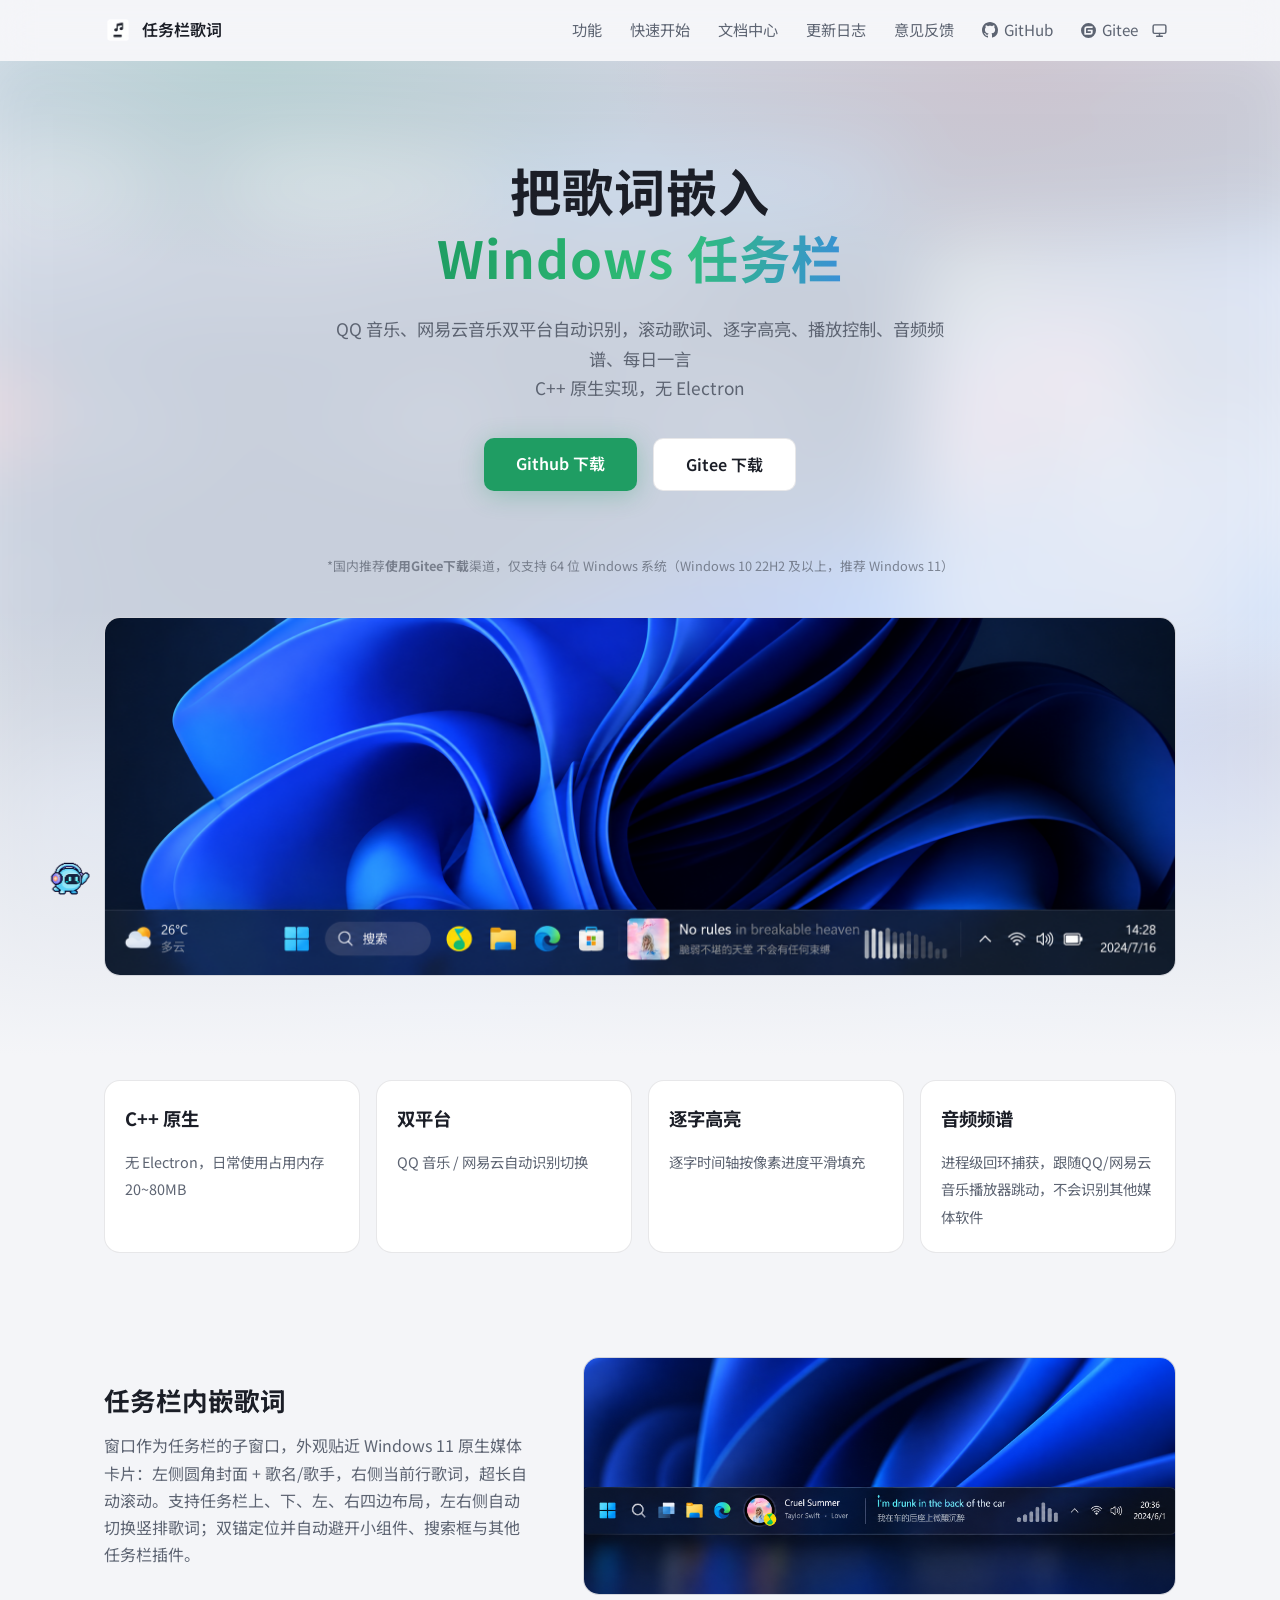
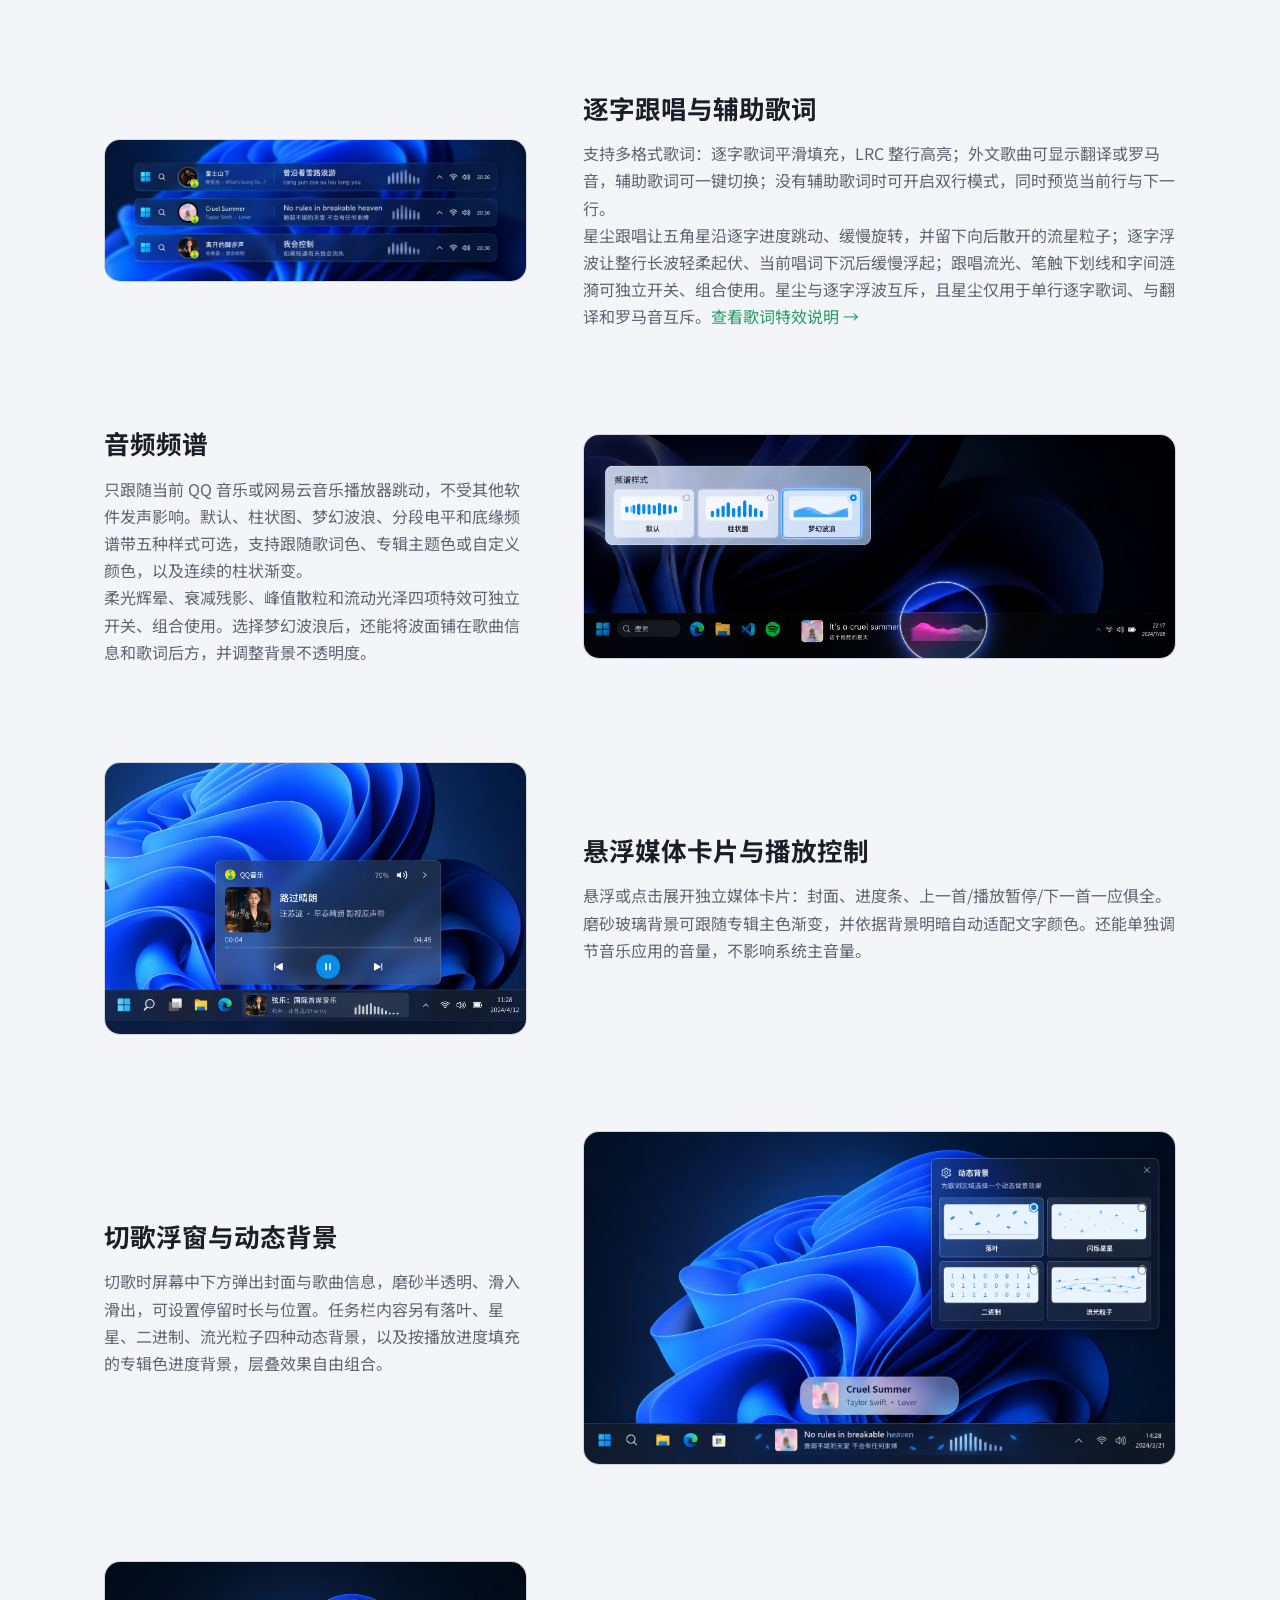
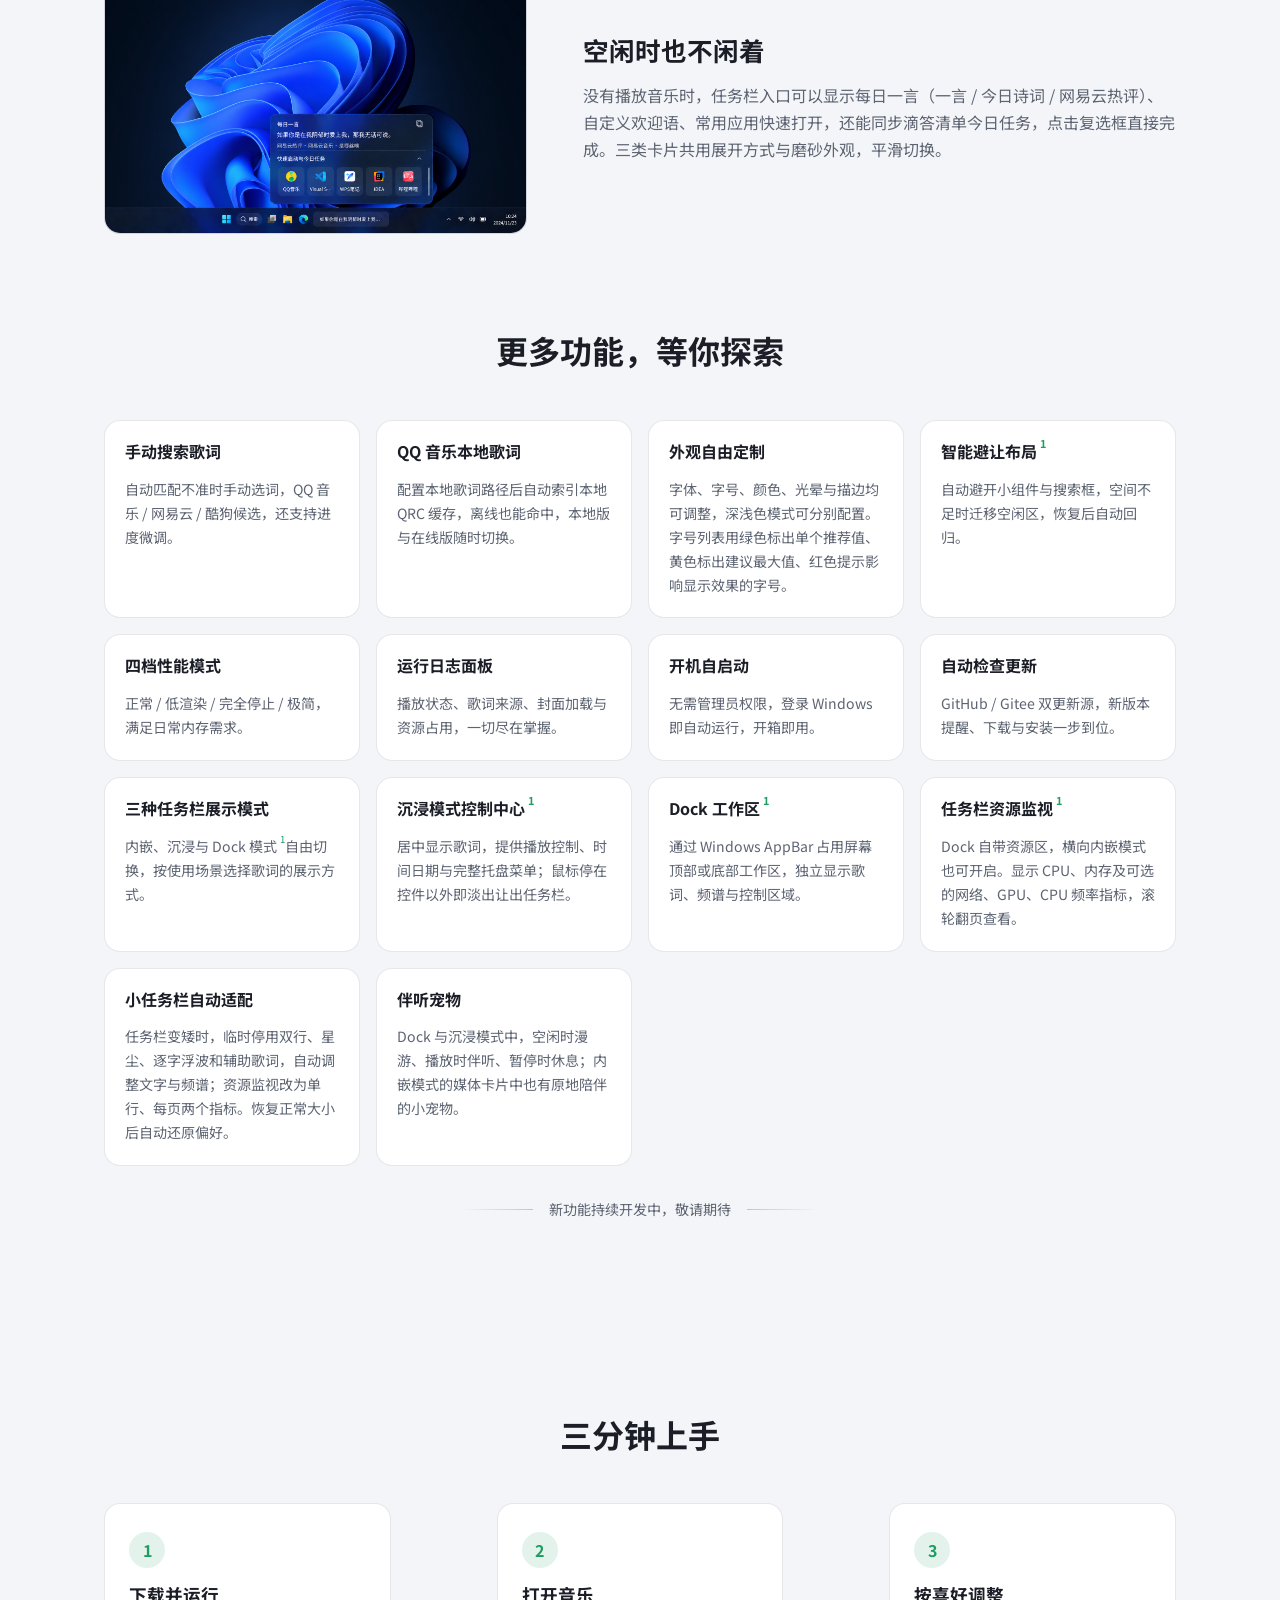
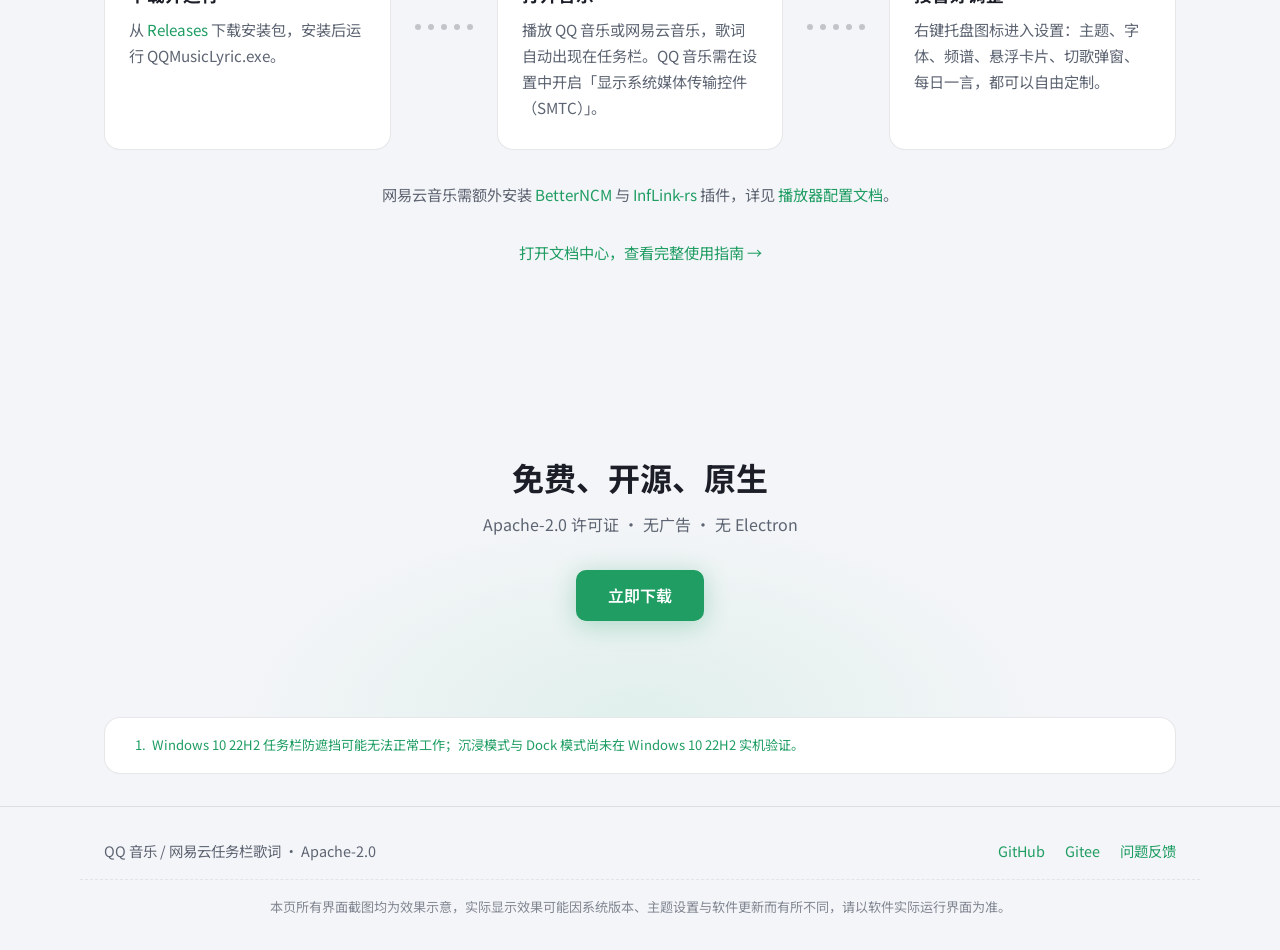
==== commit e4444e16: "site: 更新网站和文档内容" ====
--- a/site/index.html
+++ b/site/index.html
@@ -118,7 +118,7 @@
           <div class="feature-text">
             <h2>逐字跟唱与辅助歌词</h2>
             <p>支持多格式歌词：逐字歌词平滑填充，LRC 整行高亮；外文歌曲可显示翻译或罗马音，辅助歌词可一键切换；没有辅助歌词时可开启双行模式，同时预览当前行与下一行。</p>
-            <p>星尘跟唱让五角星沿逐字进度跳动、缓慢旋转，并留下向后散开的流星粒子；跟唱流光、笔触下划线和字间涟漪可独立开关、组合使用。星尘仅用于单行逐字歌词，与翻译、罗马音互斥。<a href="docs.html#settings-lyric-effects">查看歌词特效说明 →</a></p>
+            <p>星尘跟唱让五角星沿逐字进度跳动、缓慢旋转，并留下向后散开的流星粒子；逐字浮波让整行长波轻柔起伏、当前唱词下沉后缓慢浮起；跟唱流光、笔触下划线和字间涟漪可独立开关、组合使用。星尘与逐字浮波互斥，且星尘仅用于单行逐字歌词、与翻译和罗马音互斥。<a href="docs.html#settings-lyric-effects">查看歌词特效说明 →</a></p>
           </div>
           <figure class="shot" data-shot="feature-bilingual.png">
             <img src="assets/img/feature-bilingual.png" alt="辅助歌词：罗马音、翻译与双行歌词效果" width="2172" height="724">
@@ -224,7 +224,7 @@
           </div>
           <div class="explore-item reveal">
             <h3>小任务栏自动适配</h3>
-            <p>任务栏变矮时，临时停用双行、星尘和辅助歌词，自动调整文字与频谱；资源监视改为单行、每页两个指标。恢复正常大小后自动还原偏好。</p>
+            <p>任务栏变矮时，临时停用双行、星尘、逐字浮波和辅助歌词，自动调整文字与频谱；资源监视改为单行、每页两个指标。恢复正常大小后自动还原偏好。</p>
           </div>
           <div class="explore-item reveal">
             <h3>伴听宠物</h3>
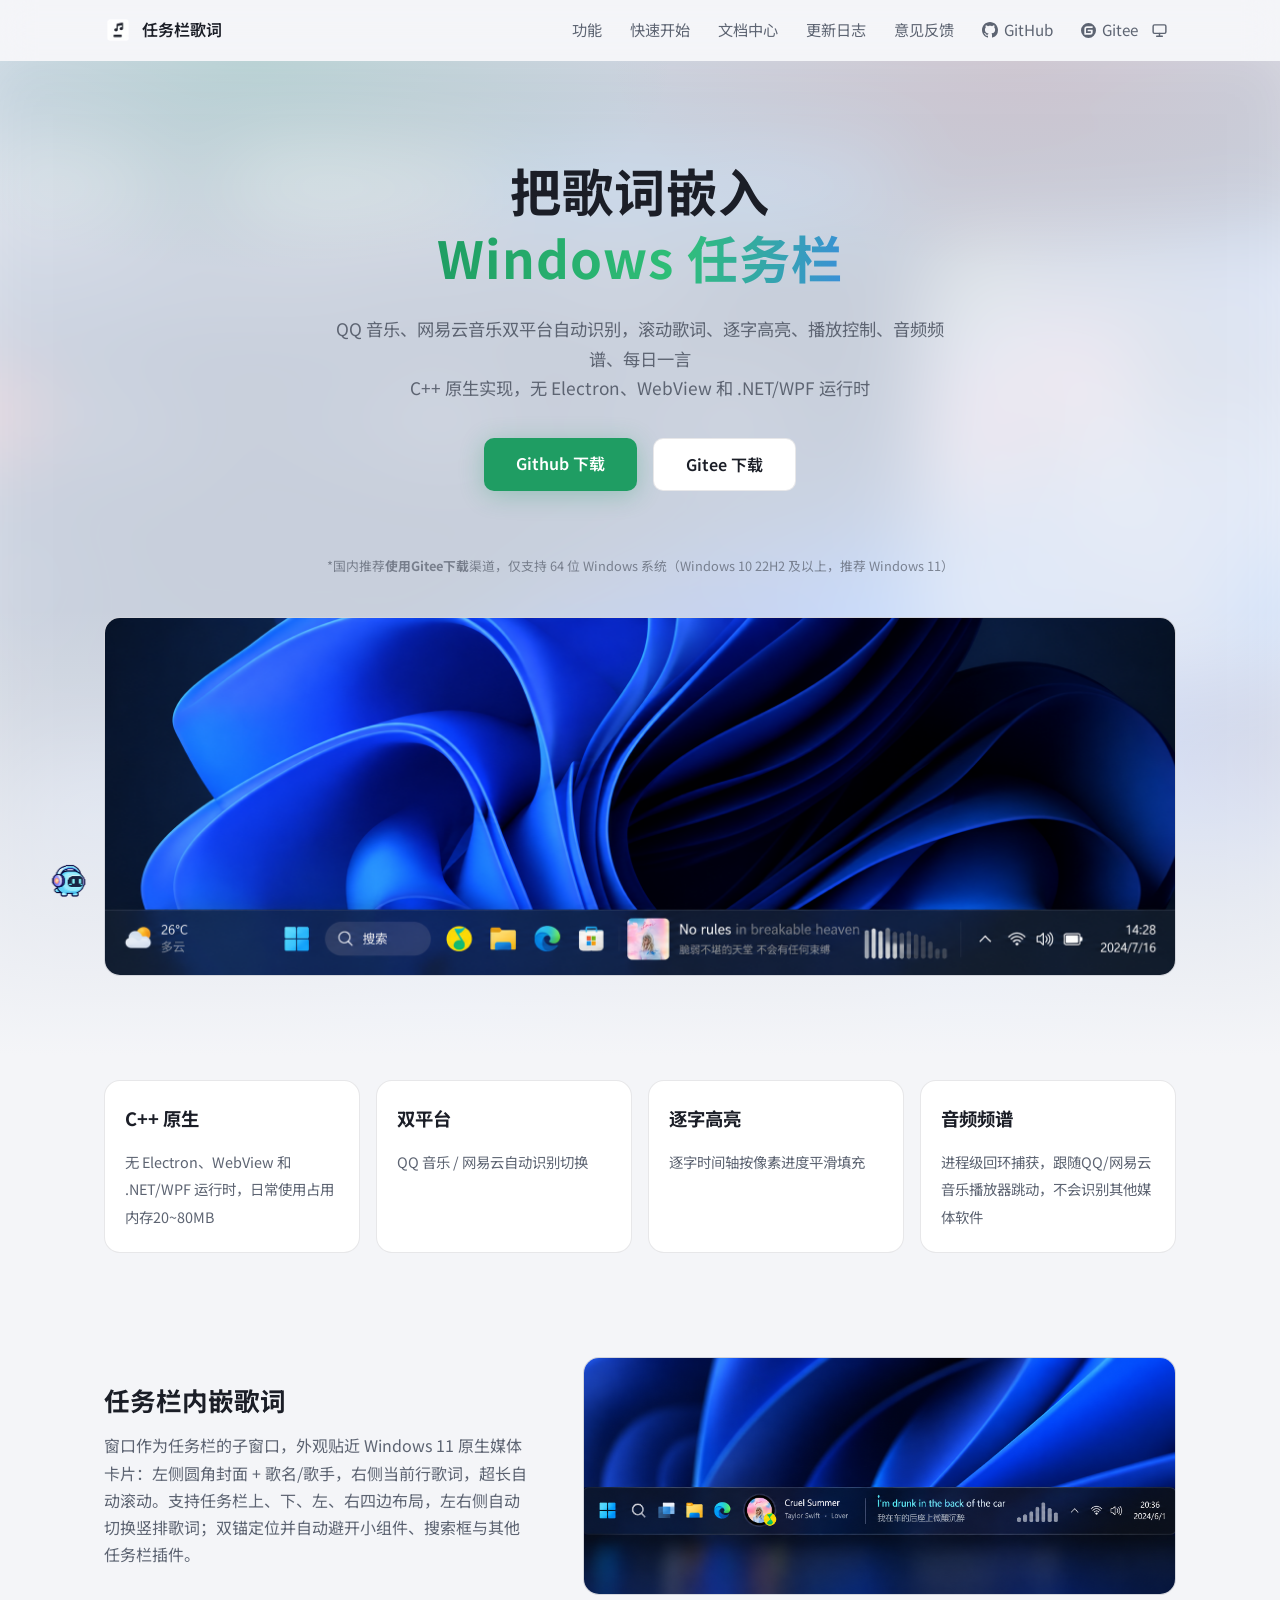
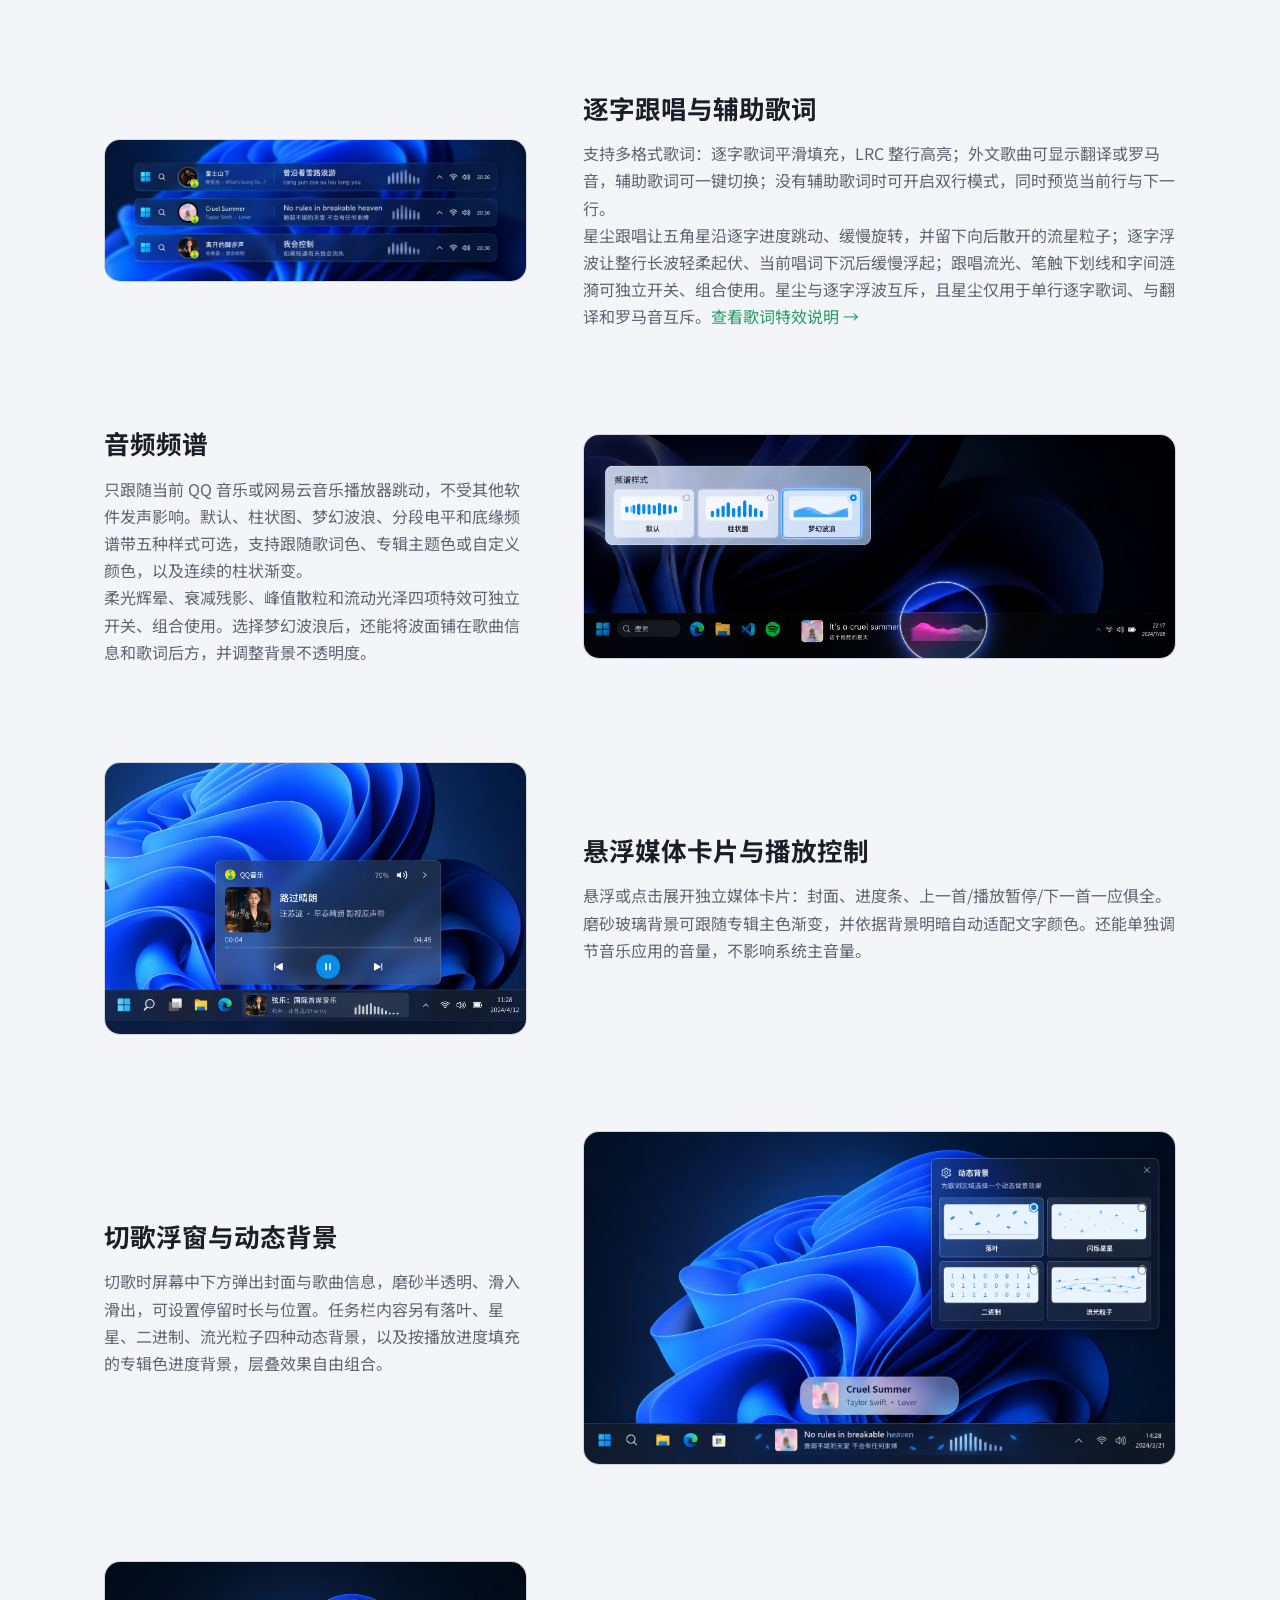
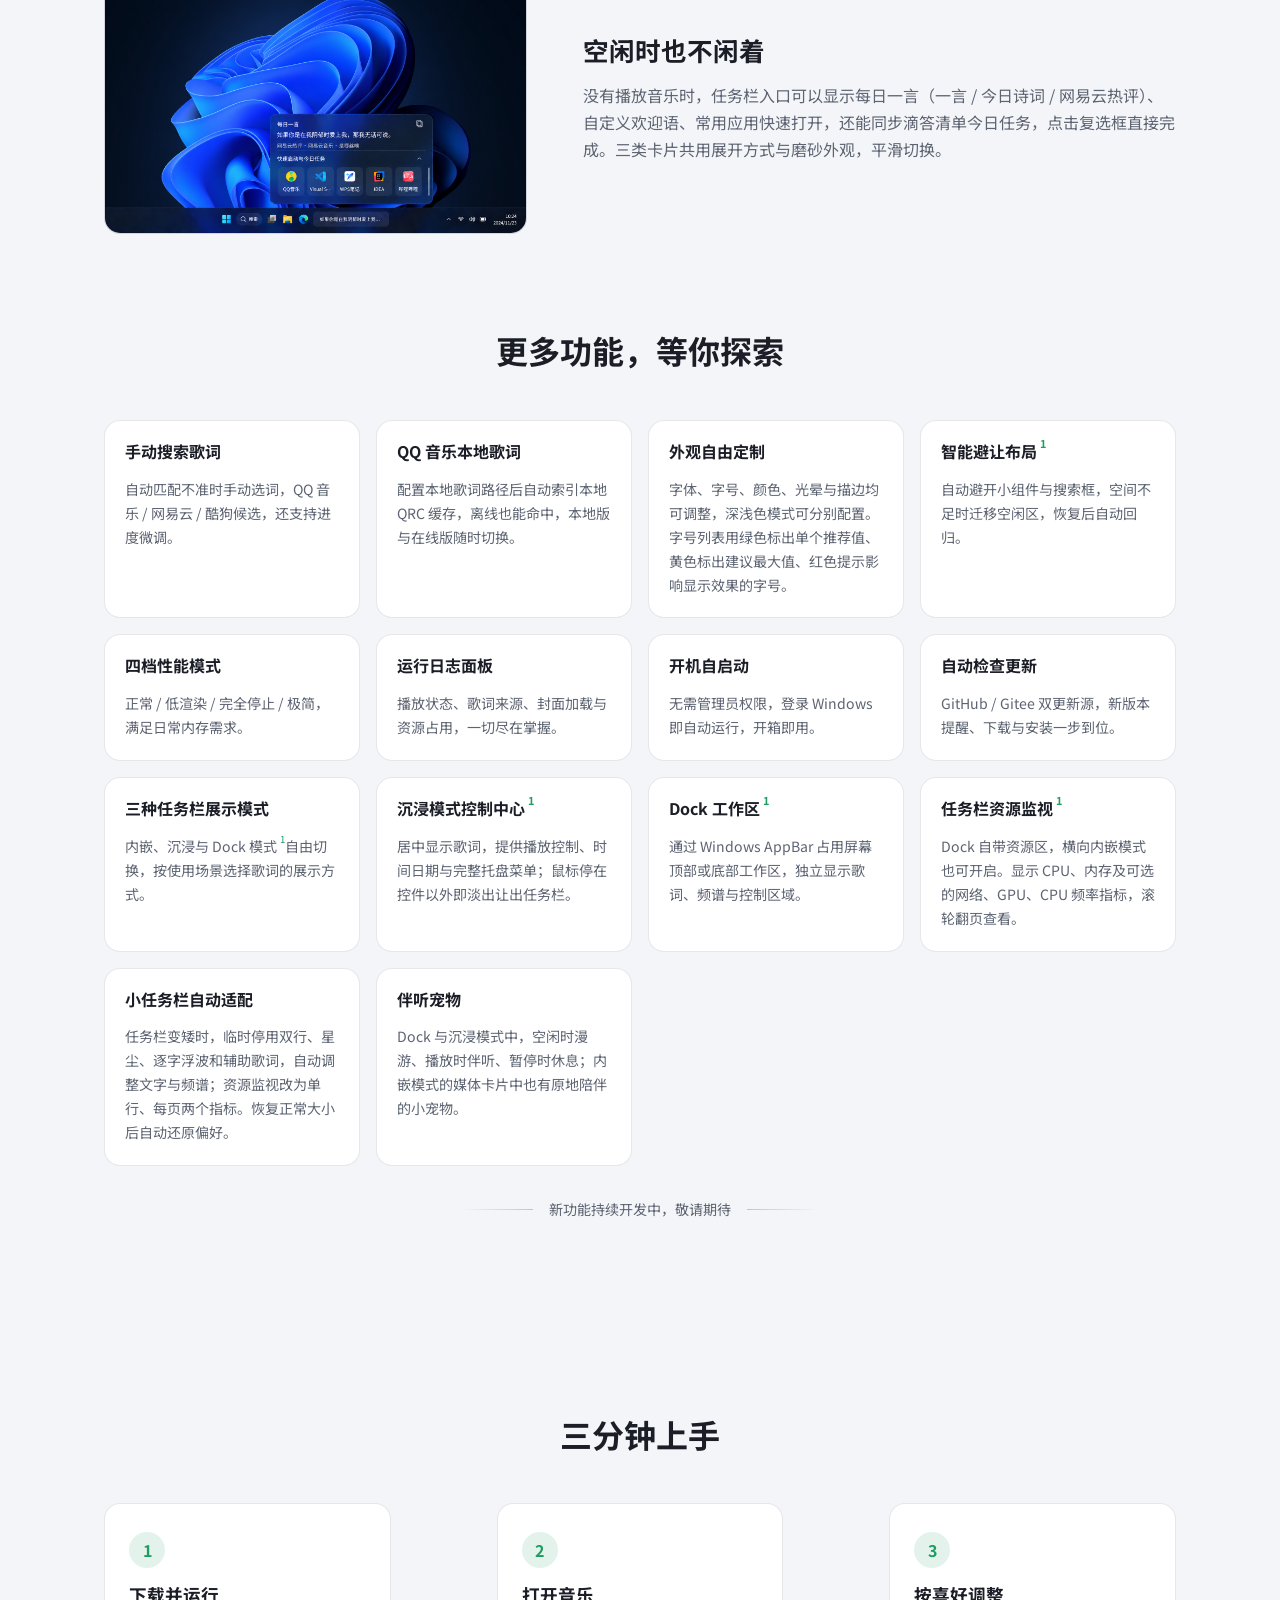
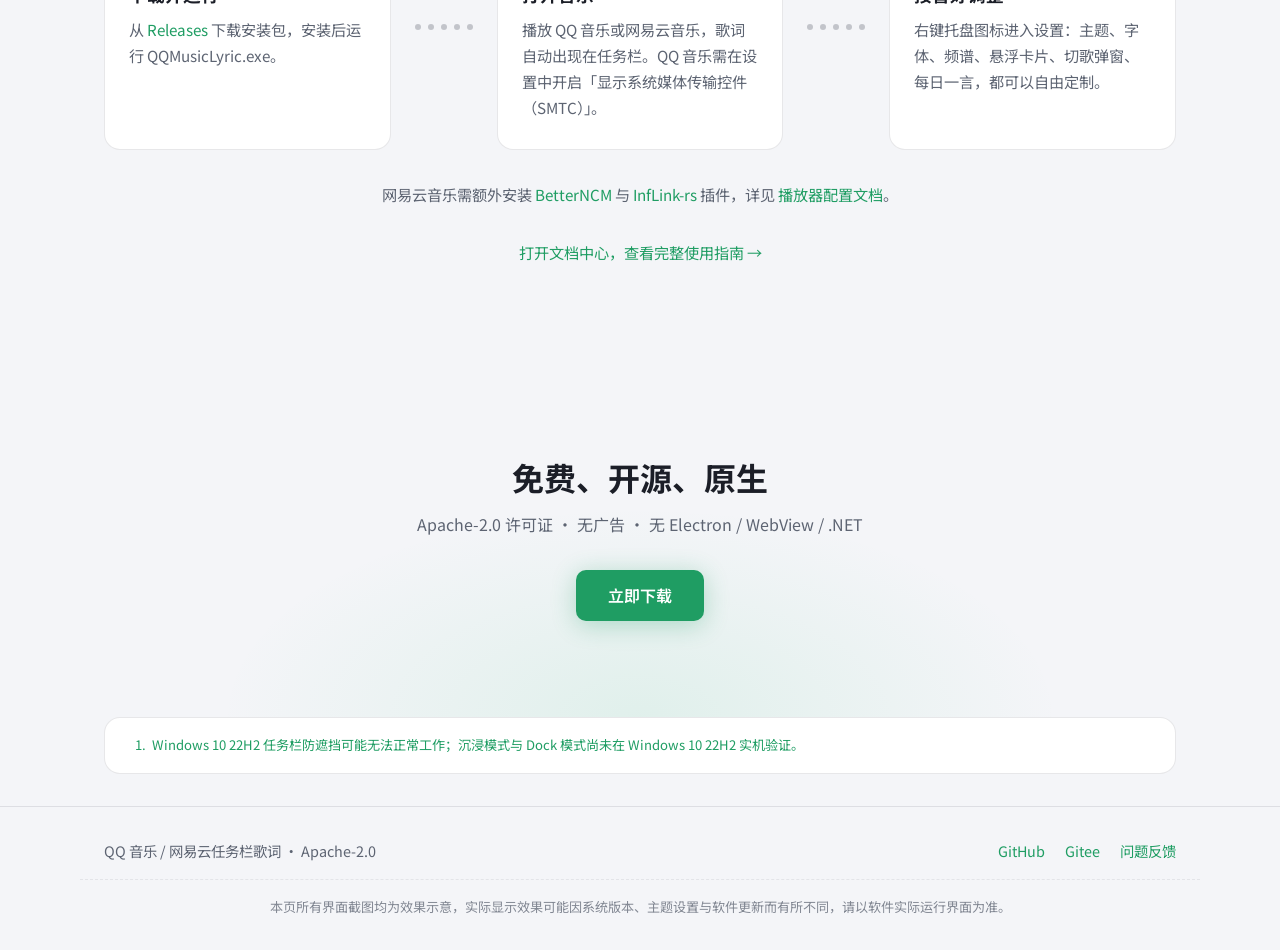
==== commit 9df2532c: "site: 更新描述，强调程序不依赖Electron、WebView和.NET/WPF，优化内存占用说明" ====
--- a/site/index.html
+++ b/site/index.html
@@ -4,9 +4,9 @@
   <meta charset="UTF-8">
   <meta name="viewport" content="width=device-width, initial-scale=1.0">
   <title>QQ 音乐 / 网易云任务栏歌词 — 把歌词嵌入 Windows 任务栏</title>
-  <meta name="description" content="把 QQ 音乐和网易云音乐的歌词嵌入 Windows 10/11 任务栏：逐字高亮与歌词特效、播放控制、音频频谱、资源监视、每日一言，支持字号建议与小任务栏自动适配。C++ 原生实现，无 Electron。">
+  <meta name="description" content="把 QQ 音乐和网易云音乐的歌词嵌入 Windows 10/11 任务栏：逐字高亮与歌词特效、播放控制、音频频谱、资源监视、每日一言，支持字号建议与小任务栏自动适配。C++ 原生实现，无 Electron、WebView 和 .NET/WPF 运行时，秉持工具软件应尽可能少占内存的原则。">
   <meta property="og:title" content="QQ 音乐 / 网易云任务栏歌词">
-  <meta property="og:description" content="把歌词嵌入 Windows 任务栏：逐字跟唱、流星粒子拖尾、音频频谱、资源监视与小任务栏自动适配。C++ 原生实现，无 Electron。">
+  <meta property="og:description" content="把歌词嵌入 Windows 任务栏：逐字跟唱、流星粒子拖尾、音频频谱、资源监视与小任务栏自动适配。C++ 原生实现，无 Electron、WebView 和 .NET/WPF 运行时，秉持工具软件应尽可能少占内存的原则。">
   <meta property="og:type" content="website">
   <meta property="og:image" content="assets/img/social-preview.png">
   <link rel="icon" type="image/png" href="assets/img/logo.png">
@@ -75,7 +75,7 @@
         <h1>把歌词嵌入<br><span class="accent">Windows 任务栏</span></h1>
         <p class="hero-sub">
           QQ 音乐、网易云音乐双平台自动识别，滚动歌词、逐字高亮、播放控制、音频频谱、每日一言<br>
-          C++ 原生实现，无 Electron
+          C++ 原生实现，无 Electron、WebView 和 .NET/WPF 运行时
         </p>
         <div class="hero-actions">
           <a class="btn btn-primary" href="https://github.com/H0308/qq-music-lyrics-displayer/releases/latest" target="_blank" rel="noopener">Github 下载</a>
@@ -93,7 +93,7 @@
     <!-- 亮点条 -->
     <section class="highlights">
       <div class="container highlights-grid">
-        <div class="hl reveal"><strong>C++ 原生</strong><span>无 Electron，日常使用占用内存20~80MB</span></div>
+        <div class="hl reveal"><strong>C++ 原生</strong><span>无 Electron、WebView 和 .NET/WPF 运行时，日常使用占用内存20~80MB</span></div>
         <div class="hl reveal"><strong>双平台</strong><span>QQ 音乐 / 网易云自动识别切换</span></div>
         <div class="hl reveal"><strong>逐字高亮</strong><span>逐字时间轴按像素进度平滑填充</span></div>
         <div class="hl reveal"><strong>音频频谱</strong><span>进程级回环捕获，跟随QQ/网易云音乐播放器跳动，不会识别其他媒体软件</span></div>
@@ -267,7 +267,7 @@
     <section class="cta" id="download">
       <div class="container reveal">
         <h2>免费、开源、原生</h2>
-        <p>Apache-2.0 许可证 · 无广告 · 无 Electron</p>
+        <p>Apache-2.0 许可证 · 无广告 · 无 Electron / WebView / .NET</p>
         <a class="btn btn-primary" href="https://github.com/H0308/qq-music-lyrics-displayer/releases/latest" target="_blank" rel="noopener">立即下载</a>
       </div>
     </section>
